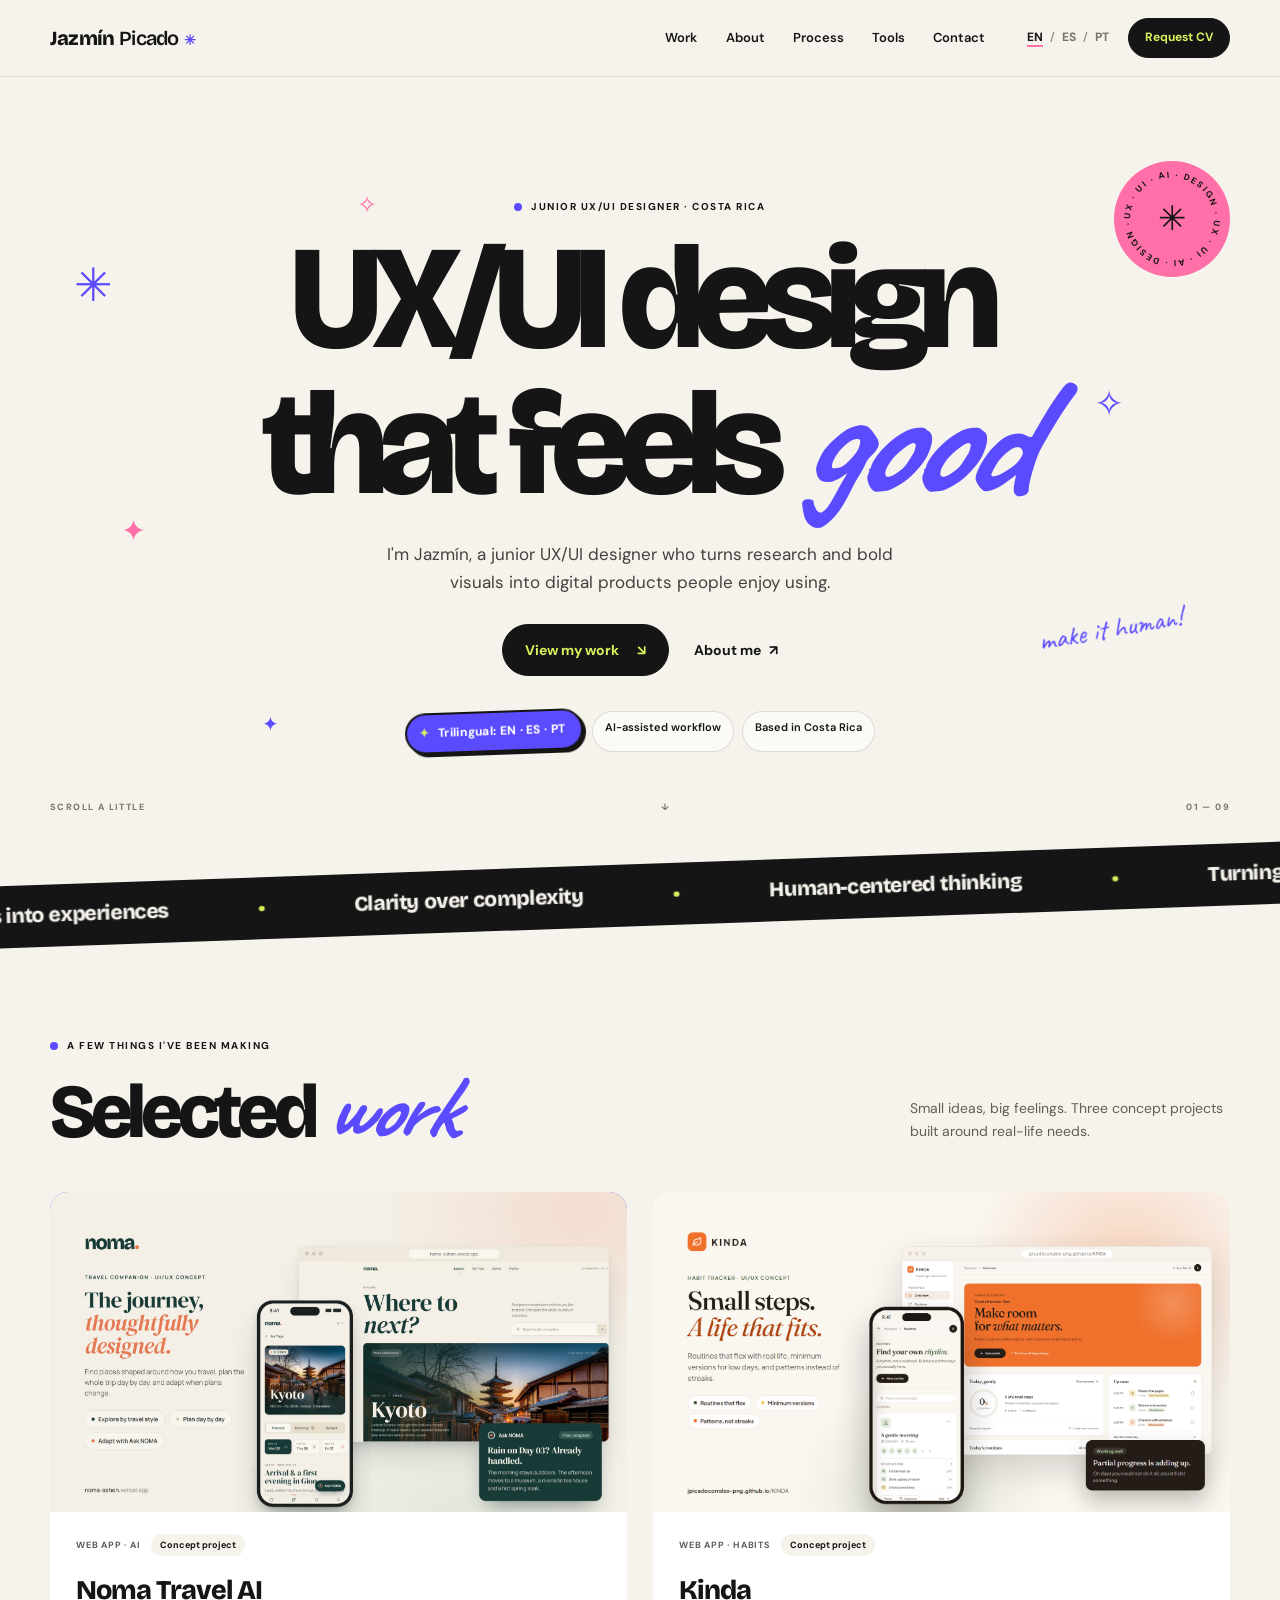
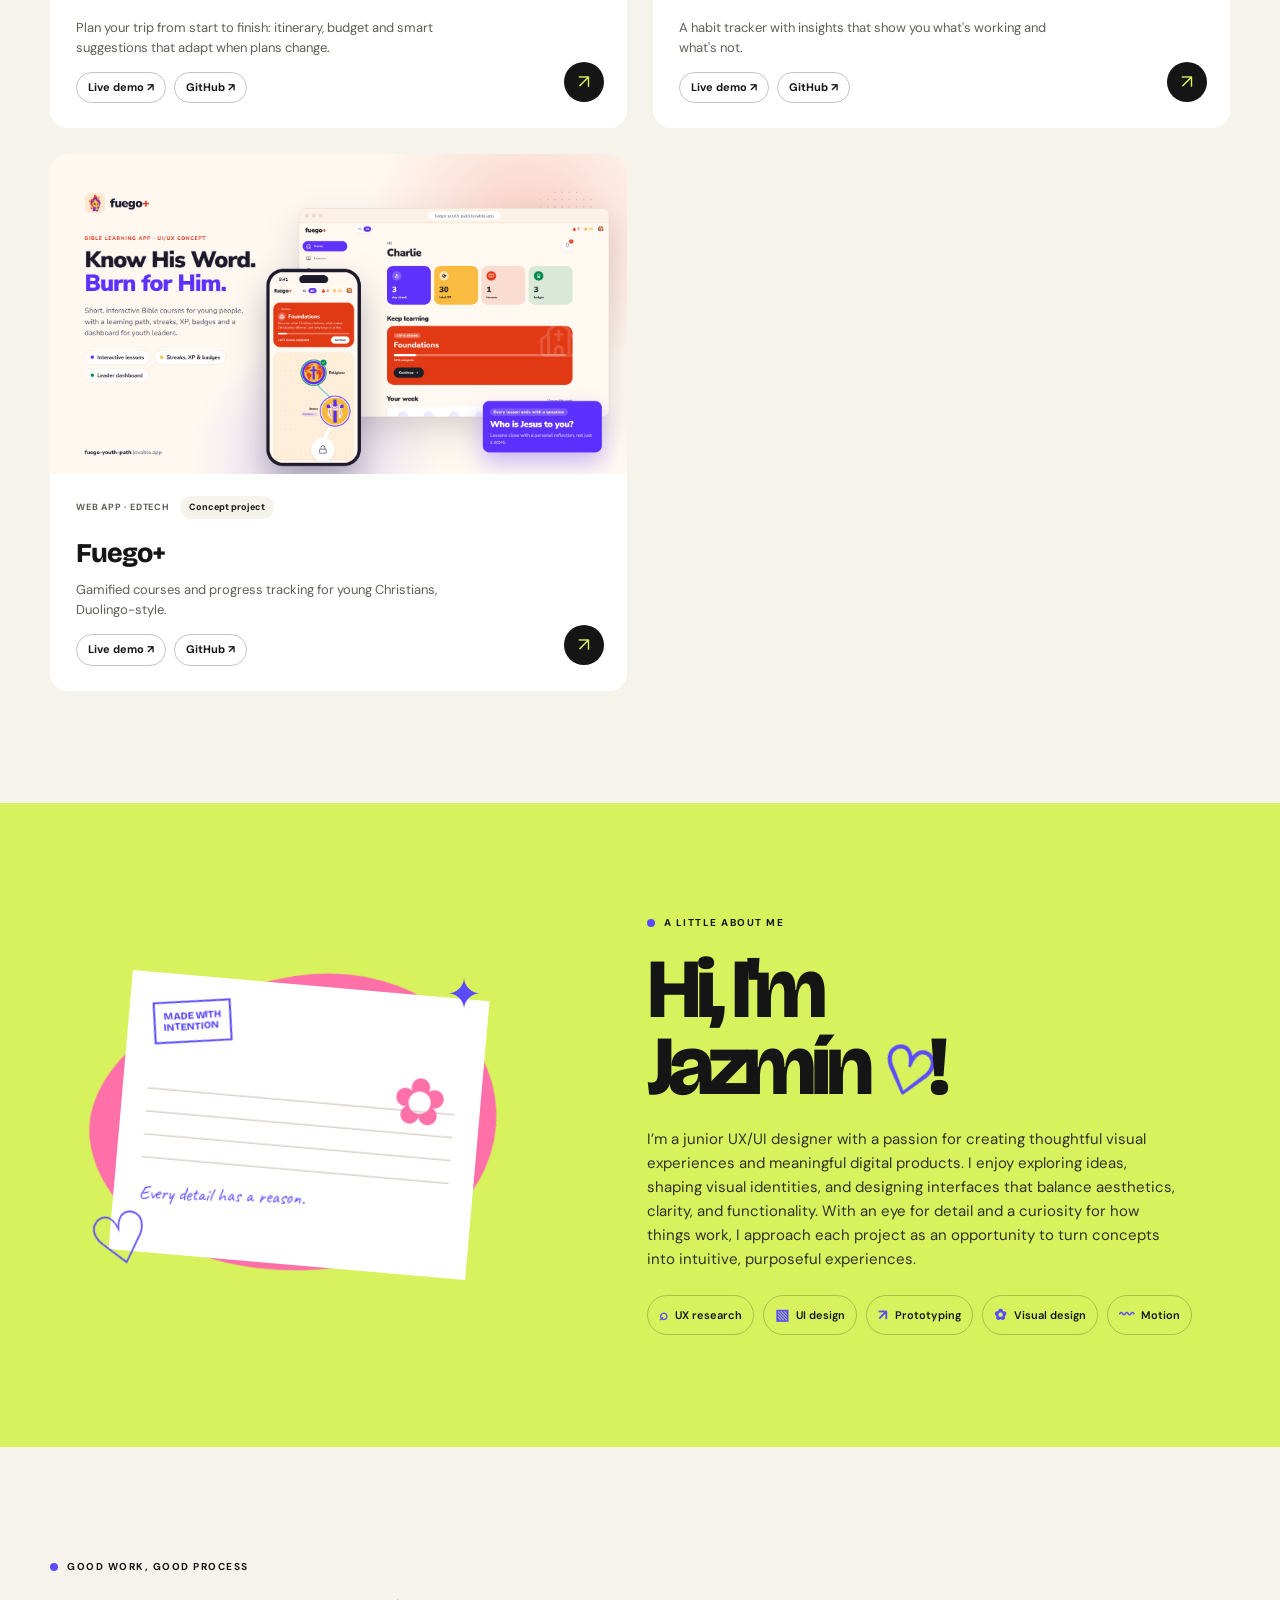
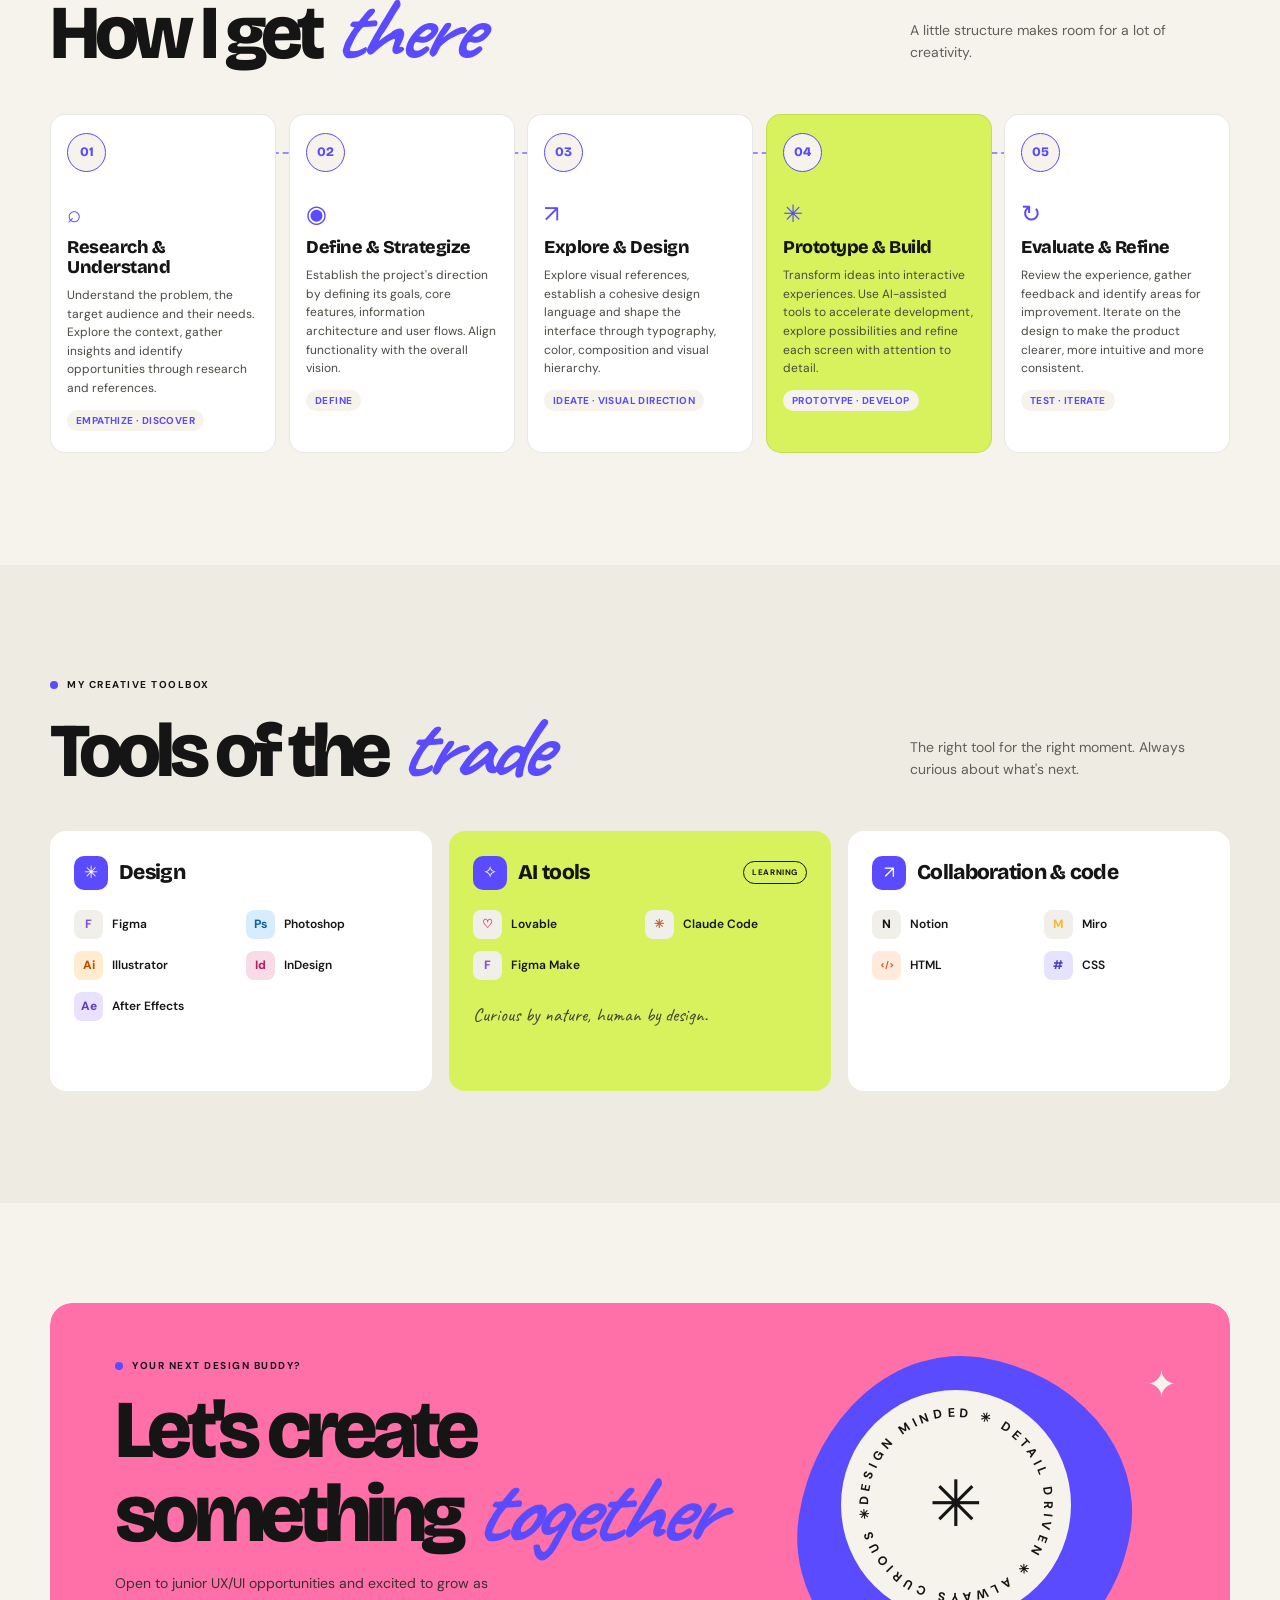
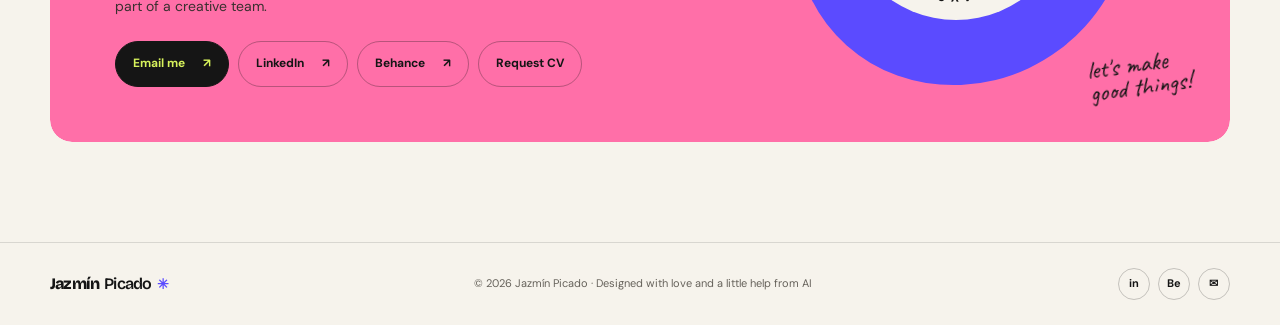
==== index.html @ f4bd865e "Fix phone layout: text-style symbols, hero note, margins - Force text presentation for symbols phone" ====
<!doctype html>
<html lang="en">
  <head>
    <meta charset="utf-8">
    <meta name="viewport" content="width=device-width, initial-scale=1">
    <meta name="theme-color" content="#F6F3EC">
    <meta name="description" content="Jazmín Picado is a junior UX/UI designer turning research and bold visuals into digital products people enjoy using.">
    <title>Jazmín Picado — Junior UX/UI Designer</title>
    <link rel="icon" href="assets/favicon.svg" type="image/svg+xml">
    <link rel="apple-touch-icon" href="assets/apple-touch-icon.png">
    <link rel="canonical" href="https://jpicadocorrales-png.github.io/portfolio/">
    <meta property="og:type" content="website">
    <meta property="og:url" content="https://jpicadocorrales-png.github.io/portfolio/">
    <meta property="og:title" content="Jazmín Picado — Junior UX/UI Designer">
    <meta property="og:description" content="UX/UI design that feels good. Concept projects, process and tools from a junior UX/UI designer based in Costa Rica.">
    <meta property="og:image" content="https://jpicadocorrales-png.github.io/portfolio/assets/og-image.png">
    <meta property="og:image:width" content="1200">
    <meta property="og:image:height" content="630">
    <meta property="og:image:alt" content="Jazmín Picado, junior UX/UI designer: UX/UI design that feels good, with previews of the Noma, Kinda and Fuego projects.">
    <meta name="twitter:card" content="summary_large_image">
    <link rel="preconnect" href="https://fonts.googleapis.com">
    <link rel="preconnect" href="https://fonts.gstatic.com" crossorigin>
    <link href="https://fonts.googleapis.com/css2?family=Bricolage+Grotesque:opsz,wght@12..96,600;12..96,700;12..96,800&family=Caveat:wght@600;700&family=DM+Sans:wght@400;500;600;700&display=swap" rel="stylesheet">
    <link rel="stylesheet" href="styles.css?v=4">
    <script>try { if (!matchMedia("(prefers-reduced-motion: reduce)").matches) document.documentElement.classList.add("motion"); } catch (e) {}</script>
    <script src="app.js?v=4" defer></script>
  </head>
  <body>
    <a class="skip-link" href="#main" data-i18n="skip">Skip to content</a>
    <header class="site-header">
      <nav class="nav container" aria-label="Main navigation">
        <a class="wordmark" href="#top" aria-label="Jazmín Picado home">Jazmín<span>Picado</span><i aria-hidden="true">✳︎</i></a>
        <button class="menu-toggle" type="button" aria-expanded="false" aria-controls="nav-panel">
          <span class="sr-only" data-i18n="menu">Open menu</span><span></span><span></span>
        </button>
        <div class="nav-panel" id="nav-panel">
          <div class="nav-links">
            <a href="#work" data-i18n="navWork">Work</a>
            <a href="#about" data-i18n="navAbout">About</a>
            <a href="#process" data-i18n="navProcess">Process</a>
            <a href="#tools" data-i18n="navTools">Tools</a>
            <a href="#contact" data-i18n="navContact">Contact</a>
          </div>
          <div class="nav-actions">
            <div class="language-switch" role="group" aria-label="Choose language">
              <button type="button" lang="en" aria-pressed="true" data-lang="en">EN</button>
              <span aria-hidden="true">/</span>
              <button type="button" lang="es" aria-pressed="false" data-lang="es">ES</button>
              <span aria-hidden="true">/</span>
              <button type="button" lang="pt" aria-pressed="false" data-lang="pt">PT</button>
            </div>
            <a class="button button-dark button-small cv-link" href="mailto:hello@jazminpicado.com?subject=CV%20request" aria-label="Request Jazmín's CV by email" data-i18n="requestCv">Request CV</a>
          </div>
        </div>
      </nav>
    </header>

    <main id="main">
      <section class="hero section-pad" id="top">
        <div class="container hero-grid">
          <div class="hero-copy reveal">
            <p class="eyebrow"><span class="eyebrow-dot"></span><span data-i18n="heroEyebrow">JUNIOR UX/UI DESIGNER · COSTA RICA</span></p>
            <div class="hero-title"><h1 data-i18n="heroTitle">UX/UI design<br>that feels <em>good</em></h1><span class="hand-note hand-note-mobile" data-i18n="noteMake" aria-hidden="true">make it human!</span></div>
            <p class="hero-intro" data-i18n="heroIntro">I'm Jazmín, a junior UX/UI designer who turns research and bold visuals into digital products people enjoy using.</p>
            <div class="hero-actions">
              <a class="button button-dark" href="#work"><span data-i18n="viewWork">View my work</span><span aria-hidden="true">↘︎</span></a>
              <a class="text-link" href="#about"><span data-i18n="aboutMe">About me</span><span aria-hidden="true">↗︎</span></a>
            </div>
            <div class="hero-chips" aria-label="A little about my work">
              <span class="chip-feature" data-i18n="chipLanguages">Trilingual: EN · ES · PT</span>
              <span data-i18n="chipAi">AI-assisted workflow</span>
              <span data-i18n="chipLocation">Based in Costa Rica</span>
            </div>
          </div>
          <div class="hero-decor" aria-hidden="true">
            <div class="orbit-sticker">
              <svg viewBox="0 0 120 120"><defs><path id="sticker-circle" d="M60,60 m-43,0 a43,43 0 1,1 86,0 a43,43 0 1,1 -86,0"/></defs><text><textPath href="#sticker-circle" textLength="266" lengthAdjust="spacing">UX · UI · AI · DESIGN · UX · UI · AI · DESIGN ·</textPath></text></svg>
              <span>✳︎</span>
            </div>
            <span class="sun-doodle">✳︎</span>
            <span class="hand-note" data-i18n="noteMake">make it human!</span>
            <span class="sparkle sparkle-one">✦</span>
            <span class="sparkle sparkle-two">✧</span>
            <span class="sparkle sparkle-three">✦</span>
            <span class="sparkle sparkle-four">✧</span>
          </div>
        </div>
        <div class="hero-bottom container"><span data-i18n="scrollHint">SCROLL A LITTLE</span><span aria-hidden="true">↓</span><span>01 — 09</span></div>
      </section>

      <div class="marquee" aria-hidden="true">
        <div class="marquee-track">
          <span data-i18n="marquee">Turning ideas into experiences<b>•</b>Clarity over complexity<b>•</b>Human-centered thinking<b>•</b>Turning ideas into experiences<b>•</b>Clarity over complexity<b>•</b>Human-centered thinking<b>•</b></span>
          <span data-i18n="marquee">Turning ideas into experiences<b>•</b>Clarity over complexity<b>•</b>Human-centered thinking<b>•</b>Turning ideas into experiences<b>•</b>Clarity over complexity<b>•</b>Human-centered thinking<b>•</b></span>
        </div>
      </div>

      <section class="work-section section-pad" id="work">
        <div class="container">
          <div class="section-heading reveal">
            <div><p class="eyebrow"><span class="eyebrow-dot"></span><span data-i18n="workEyebrow">A FEW THINGS I'VE BEEN MAKING</span></p><h2 data-i18n="workTitle">Selected <em>work</em></h2></div>
            <p data-i18n="workIntro">Small ideas, big feelings. Three concept projects built around real-life needs.</p>
          </div>
          <div class="project-grid">
            <article class="project-card project-noma reveal">
              <a class="project-visual noma-visual" href="https://noma-ashen.vercel.app/" target="_blank" rel="noreferrer" aria-label="Open Noma Travel AI live demo">
                <img class="project-shot" src="assets/noma-banner.jpg" alt="Noma travel companion shown on desktop and mobile: The journey, thoughtfully designed." width="2000" height="1125" loading="lazy">
              </a>
              <div class="project-info"><div class="project-meta"><span data-i18n="nomaTag">WEB APP · AI</span><span class="concept-badge" data-i18n="concept">Concept project</span></div><h3>Noma Travel AI</h3><p data-i18n="nomaDesc">Plan your trip from start to finish: itinerary, budget and smart suggestions that adapt when plans change.</p><div class="project-sublinks"><a href="https://noma-ashen.vercel.app/" target="_blank" rel="noreferrer"><span data-i18n="liveDemo">Live demo</span> ↗︎</a><a href="https://github.com/jpicadocorrales-png/noma" target="_blank" rel="noreferrer"><span data-i18n="viewCode">GitHub</span> ↗︎</a></div><a class="project-link" href="https://noma-ashen.vercel.app/" target="_blank" rel="noreferrer" aria-label="Open Noma Travel AI live demo"><span aria-hidden="true">↗︎</span></a></div>
            </article>
            <article class="project-card project-kinda reveal">
              <a class="project-visual kinda-visual" href="https://jpicadocorrales-png.github.io/KINDA/" target="_blank" rel="noreferrer" aria-label="Open Kinda live demo">
                <img class="project-shot" src="assets/kinda-banner.png" alt="Kinda habit tracker shown on desktop and mobile: Small steps. A life that fits." width="1600" height="900" loading="lazy">
              </a>
              <div class="project-info"><div class="project-meta"><span data-i18n="kindaTag">WEB APP · HABITS</span><span class="concept-badge" data-i18n="concept">Concept project</span></div><h3>Kinda</h3><p data-i18n="kindaDesc">A habit tracker with insights that show you what's working and what's not.</p><div class="project-sublinks"><a href="https://jpicadocorrales-png.github.io/KINDA/" target="_blank" rel="noreferrer"><span data-i18n="liveDemo">Live demo</span> ↗︎</a><a href="https://github.com/jpicadocorrales-png/KINDA" target="_blank" rel="noreferrer"><span data-i18n="viewCode">GitHub</span> ↗︎</a></div><a class="project-link" href="https://jpicadocorrales-png.github.io/KINDA/" target="_blank" rel="noreferrer" aria-label="Open Kinda live demo"><span aria-hidden="true">↗︎</span></a></div>
            </article>
            <article class="project-card project-fuego reveal">
              <a class="project-visual fuego-visual" href="https://fuego-youth-path.lovable.app/" target="_blank" rel="noreferrer" aria-label="Open Fuego live demo">
                <img class="project-shot" src="assets/fuego-banner.png" alt="Fuego+ Bible learning app shown on desktop and mobile: Know His Word. Burn for Him." width="1600" height="900" loading="lazy">
              </a>
              <div class="project-info"><div class="project-meta"><span data-i18n="fuegoTag">WEB APP · EDTECH</span><span class="concept-badge" data-i18n="concept">Concept project</span></div><h3>Fuego+</h3><p data-i18n="fuegoDesc">Gamified courses and progress tracking for young Christians, Duolingo-style.</p><div class="project-sublinks"><a href="https://fuego-youth-path.lovable.app/" target="_blank" rel="noreferrer"><span data-i18n="liveDemo">Live demo</span> ↗︎</a><a href="https://github.com/jpicadocorrales-png/fuego-youth-path" target="_blank" rel="noreferrer"><span data-i18n="viewCode">GitHub</span> ↗︎</a></div><a class="project-link" href="https://fuego-youth-path.lovable.app/" target="_blank" rel="noreferrer" aria-label="Open Fuego+ live demo"><span aria-hidden="true">↗︎</span></a></div>
            </article>
          </div>
        </div>
      </section>

      <section class="about-section section-pad" id="about">
        <div class="container about-grid">
          <div class="about-art reveal" aria-label="Illustrated creative desk placeholder">
            <div class="about-paper"><span class="paper-stamp">MADE WITH<br>INTENTION</span><div class="paper-flower">✿</div><div class="paper-lines"></div><span class="paper-caption">Every detail has a reason.</span></div>
            <div class="about-pink-shape"></div><span class="about-spark" aria-hidden="true">✦</span><span class="about-heart" aria-hidden="true">♡</span>
          </div>
          <div class="about-copy reveal">
            <p class="eyebrow"><span class="eyebrow-dot"></span><span data-i18n="aboutEyebrow">A LITTLE ABOUT ME</span></p>
            <h2 data-i18n="aboutTitle">Hi, I'm<br>Jazmín<span class="heart-doodle">♡</span>!</h2>
            <p data-i18n="aboutText">I’m a junior UX/UI designer with a passion for creating thoughtful visual experiences and meaningful digital products. I enjoy exploring ideas, shaping visual identities, and designing interfaces that balance aesthetics, clarity, and functionality. With an eye for detail and a curiosity for how things work, I approach each project as an opportunity to turn concepts into intuitive, purposeful experiences.</p>
            <ul class="focus-list" aria-label="Areas of focus">
              <li><span>⌕</span><span data-i18n="focusResearch">UX research</span></li><li><span>▧</span><span data-i18n="focusUi">UI design</span></li><li><span>↗︎</span><span data-i18n="focusProto">Prototyping</span></li><li><span>✿</span><span data-i18n="focusVisual">Visual design</span></li><li><span>〰︎</span><span data-i18n="focusMotion">Motion</span></li>
            </ul>
          </div>
        </div>
      </section>

      <section class="process-section section-pad" id="process">
        <div class="container">
          <div class="section-heading reveal"><div><p class="eyebrow"><span class="eyebrow-dot"></span><span data-i18n="processEyebrow">GOOD WORK, GOOD PROCESS</span></p><h2 data-i18n="processTitle">How I get <em>there</em></h2></div><p data-i18n="processIntro">A little structure makes room for a lot of creativity.</p></div>
          <div class="process-grid">
            <article class="process-card reveal"><span class="step-number">01</span><span class="step-icon">⌕</span><h3 data-i18n="step1Title">Research &amp; Understand</h3><p data-i18n="step1Desc">Understand the problem, the target audience and their needs. Explore the context, gather insights and identify opportunities through research and references.</p><span class="step-tags" data-i18n="step1Tags">Empathize · Discover</span></article>
            <article class="process-card reveal"><span class="step-number">02</span><span class="step-icon">◉</span><h3 data-i18n="step2Title">Define &amp; Strategize</h3><p data-i18n="step2Desc">Establish the project's direction by defining its goals, core features, information architecture and user flows. Align functionality with the overall vision.</p><span class="step-tags" data-i18n="step2Tags">Define</span></article>
            <article class="process-card reveal"><span class="step-number">03</span><span class="step-icon">↗︎</span><h3 data-i18n="step3Title">Explore &amp; Design</h3><p data-i18n="step3Desc">Explore visual references, establish a cohesive design language and shape the interface through typography, color, composition and visual hierarchy.</p><span class="step-tags" data-i18n="step3Tags">Ideate · Visual Direction</span></article>
            <article class="process-card process-ai reveal"><span class="step-number">04</span><span class="step-icon">✳︎</span><h3 data-i18n="step4Title">Prototype &amp; Build</h3><p data-i18n="step4Desc">Transform ideas into interactive experiences. Use AI-assisted tools to accelerate development, explore possibilities and refine each screen with attention to detail.</p><span class="step-tags" data-i18n="step4Tags">Prototype · Develop</span></article>
            <article class="process-card reveal"><span class="step-number">05</span><span class="step-icon">↻</span><h3 data-i18n="step5Title">Evaluate &amp; Refine</h3><p data-i18n="step5Desc">Review the experience, gather feedback and identify areas for improvement. Iterate on the design to make the product clearer, more intuitive and more consistent.</p><span class="step-tags" data-i18n="step5Tags">Test · Iterate</span></article>
          </div>
        </div>
      </section>

      <section class="tools-section section-pad" id="tools">
        <div class="container">
          <div class="section-heading reveal"><div><p class="eyebrow"><span class="eyebrow-dot"></span><span data-i18n="toolsEyebrow">MY CREATIVE TOOLBOX</span></p><h2 data-i18n="toolsTitle">Tools of the <em>trade</em></h2></div><p data-i18n="toolsIntro">The right tool for the right moment. Always curious about what's next.</p></div>
          <div class="tools-grid">
            <article class="tool-card reveal"><div class="tool-card-heading"><span class="tool-icon">✳︎</span><h3 data-i18n="designTools">Design</h3></div><ul class="tool-list"><li><span class="tool-logo figma-logo">F</span>Figma</li><li><span class="tool-logo ps-logo">Ps</span>Photoshop</li><li><span class="tool-logo ai-logo">Ai</span>Illustrator</li><li><span class="tool-logo id-logo">Id</span>InDesign</li><li><span class="tool-logo ae-logo">Ae</span>After Effects</li></ul></article>
            <article class="tool-card tool-card-ai reveal"><div class="tool-card-heading"><span class="tool-icon">✧</span><h3 data-i18n="aiTools">AI tools</h3><span class="learning-badge" data-i18n="learning">LEARNING</span></div><ul class="tool-list"><li><span class="tool-logo lovable-logo">♡</span>Lovable</li><li><span class="tool-logo claude-logo">✳︎</span>Claude Code</li><li><span class="tool-logo figma-logo">F</span>Figma Make</li></ul><span class="ai-note" data-i18n="aiNote">Curious by nature, human by design.</span></article>
            <article class="tool-card reveal"><div class="tool-card-heading"><span class="tool-icon">↗︎</span><h3 data-i18n="collabTools">Collaboration & code</h3></div><ul class="tool-list"><li><span class="tool-logo notion-logo">N</span>Notion</li><li><span class="tool-logo miro-logo">M</span>Miro</li><li><span class="tool-logo html-logo">&lt;/&gt;</span>HTML</li><li><span class="tool-logo css-logo">#</span>CSS</li></ul></article>
          </div>
        </div>
      </section>

      <section class="contact-section section-pad" id="contact">
        <div class="container contact-card reveal">
          <div class="contact-copy"><p class="eyebrow"><span class="eyebrow-dot"></span><span data-i18n="contactEyebrow">YOUR NEXT DESIGN BUDDY?</span></p><h2 data-i18n="contactTitle">Let's create<br>something <em>together</em></h2><p data-i18n="contactText">Open to junior UX/UI opportunities and excited to grow as part of a creative team.</p>
            <div class="contact-actions"><a class="button button-dark" href="mailto:hello@jazminpicado.com"><span data-i18n="emailMe">Email me</span><span aria-hidden="true">↗︎</span></a><a class="button button-outline" href="https://www.linkedin.com/in/jazmin-picado-corrales-063796267" target="_blank" rel="noreferrer">LinkedIn <span aria-hidden="true">↗︎</span></a><a class="button button-outline" href="https://www.behance.net/jazminpicado" target="_blank" rel="noreferrer">Behance <span aria-hidden="true">↗︎</span></a><a class="button button-outline cv-link" href="mailto:hello@jazminpicado.com?subject=CV%20request" aria-label="Request Jazmín's CV by email" data-i18n="requestCv">Request CV</a></div>
          </div>
          <div class="contact-art" aria-hidden="true"><div class="contact-blob"></div><div class="contact-ring"><svg viewBox="0 0 240 240"><defs><path id="contact-circle" d="M120,120 m-92,0 a92,92 0 1,1 184,0 a92,92 0 1,1 -184,0"/></defs><text><textPath href="#contact-circle" textLength="574" lengthAdjust="spacing" data-i18n="contactRing">DESIGN MINDED ✳︎ DETAIL DRIVEN ✳︎ ALWAYS CURIOUS ✳︎</textPath></text></svg><span>✳︎</span></div><span class="contact-note" data-i18n="contactNote">let's make<br>good things!</span><span class="contact-star">✦</span></div>
        </div>
      </section>
    </main>
    <footer class="site-footer"><div class="container footer-inner"><a class="wordmark footer-mark" href="#top">Jazmín<span>Picado</span><i aria-hidden="true">✳︎</i></a><p data-i18n="footerCopy">© 2026 Jazmín Picado · Designed with love and a little help from AI</p><div class="footer-socials"><a href="https://www.linkedin.com/in/jazmin-picado-corrales-063796267" target="_blank" rel="noreferrer" aria-label="LinkedIn">in</a><a href="https://www.behance.net/jazminpicado" target="_blank" rel="noreferrer" aria-label="Behance">Be</a><a href="mailto:hello@jazminpicado.com" aria-label="Email">✉︎</a></div></div></footer>
  </body>
</html>
---- styles.css ----
:root {
  color-scheme: light;
  --cream: #F6F3EC;
  --lime: #D7F25C;
  --pink: #FF6FA8;
  --violet: #5B4BFF;
  --ink: #151515;
  --white: #FFFFFF;
  --muted: #615F59;
  --display: "Bricolage Grotesque", sans-serif;
  --body: "DM Sans", sans-serif;
  --hand: "Caveat", cursive;
}

* { box-sizing: border-box; }
html { scroll-behavior: smooth; scroll-padding-top: 88px; }
body { margin: 0; overflow-x: clip; font-variant-emoji: text; background: var(--cream); color: var(--ink); font-family: var(--body); font-size: 16px; line-height: 1.6; }
a { color: inherit; }
button { font: inherit; }
.container { width: min(1180px, calc(100% - 48px)); margin-inline: auto; }
.section-pad { padding-block: 112px; }
.sr-only { position: absolute; width: 1px; height: 1px; padding: 0; margin: -1px; overflow: hidden; clip: rect(0,0,0,0); white-space: nowrap; border: 0; }
.skip-link { position: fixed; z-index: 20; top: 10px; left: 10px; padding: 10px 16px; background: var(--ink); color: var(--lime); transform: translateY(-160%); }
.skip-link:focus { transform: translateY(0); }
:focus-visible { outline: 3px solid var(--violet); outline-offset: 4px; }

.site-header { position: sticky; z-index: 10; top: 0; background: rgba(246,243,236,.96); border-bottom: 1px solid rgba(21,21,21,.09); backdrop-filter: blur(12px); }
.nav { min-height: 76px; display: flex; align-items: center; justify-content: space-between; gap: 30px; }
.wordmark { display: inline-flex; align-items: baseline; gap: 5px; font-family: var(--display); font-size: 20px; font-weight: 800; letter-spacing: -.8px; text-decoration: none; white-space: nowrap; }
.wordmark span { font-weight: 600; }
.wordmark i { margin-left: 1px; color: var(--violet); font-size: 14px; font-style: normal; }
.nav-panel, .nav-links, .nav-actions { display: flex; align-items: center; }
.nav-panel { gap: clamp(22px, 3.2vw, 48px); }
.nav-links { gap: clamp(16px, 2.2vw, 30px); }
.nav-links a { font-size: 13px; font-weight: 600; text-decoration: none; }
.nav-links a:hover, .text-link:hover { color: var(--violet); }
.nav-actions { gap: 18px; }
.language-switch { display: flex; align-items: center; gap: 6px; color: #77736b; font-size: 12px; }
.language-switch button { padding: 4px 1px; border: 0; background: transparent; color: inherit; cursor: pointer; font-size: 12px; font-weight: 700; }
.language-switch button[aria-pressed="true"] { color: var(--ink); text-decoration: underline; text-decoration-color: var(--pink); text-decoration-thickness: 2px; text-underline-offset: 4px; }
.button { min-height: 52px; display: inline-flex; align-items: center; justify-content: center; gap: 18px; padding: 0 22px; border: 1px solid var(--ink); border-radius: 999px; font-size: 14px; font-weight: 700; text-decoration: none; transition: transform .2s ease, background .2s ease, color .2s ease; }
.button:hover { transform: translateY(-3px); }
.button-dark { background: var(--ink); color: var(--lime); }
.button-dark:hover { background: var(--violet); color: var(--white); }
.button-small { min-height: 40px; padding-inline: 16px; font-size: 12px; }
.button-outline { border-color: rgba(21,21,21,.3); background: transparent; color: var(--ink); }
.button-outline:hover { background: var(--ink); color: var(--lime); }
.menu-toggle { display: none; }

.hero { position: relative; overflow: hidden; padding-top: 84px; padding-bottom: 50px; }
.hero-grid { position: relative; display: grid; place-items: center; min-height: 600px; text-align: center; }
.hero-copy { position: relative; z-index: 2; display: flex; flex-direction: column; align-items: center; padding-block: 38px; }
.eyebrow { display: flex; align-items: center; gap: 9px; margin: 0 0 20px; font-size: 10px; font-weight: 700; letter-spacing: 1.5px; }
.eyebrow-dot { width: 8px; height: 8px; flex: 0 0 auto; border-radius: 50%; background: var(--violet); }
h1, h2, h3, p { margin-top: 0; }
h1, h2, h3 { font-family: var(--display); }
.hero h1 { margin: 0 0 28px; font-size: clamp(72px, 11.5vw, 168px); font-weight: 800; letter-spacing: -.075em; line-height: .87; }
h1 em, h2 em { color: var(--violet); font-family: var(--hand); font-size: 1.16em; font-weight: 700; letter-spacing: -.045em; }
.hero-intro { max-width: 520px; margin-inline: auto; margin-bottom: 28px; color: #44423e; font-size: 17px; line-height: 1.65; }
.hero-actions { display: flex; align-items: center; gap: 25px; }
.text-link { display: inline-flex; align-items: center; gap: 8px; font-size: 14px; font-weight: 700; text-decoration: none; }
.hero-chips { display: flex; flex-wrap: wrap; justify-content: center; gap: 8px; margin-top: 35px; }
.hero-chips span { padding: 7px 12px; border: 1px solid rgba(21,21,21,.13); border-radius: 999px; background: rgba(255,255,255,.55); font-size: 11px; font-weight: 600; }
.hero-chips .chip-feature { position: relative; padding: 9px 16px 9px 31px; border: 2px solid var(--ink); background: var(--violet); color: var(--white); font-size: 12px; font-weight: 800; letter-spacing: .3px; box-shadow: 3px 3px 0 var(--ink); transform: rotate(-2deg); }
.hero-chips .chip-feature::before { content: "✦"; position: absolute; left: 12px; top: 50%; color: var(--lime); transform: translateY(-50%); animation: twinkle 2.4s ease-in-out infinite; }
.hero-decor { position: absolute; inset: 0; z-index: 1; pointer-events: none; }
.orbit-sticker { position: absolute; top: 0; right: 0; display: grid; width: 116px; height: 116px; place-items: center; border-radius: 50%; background: var(--pink); color: var(--ink); }
.orbit-sticker svg { position: absolute; inset: 0; width: 100%; height: 100%; overflow: visible; animation: spin 20s linear infinite; }
.orbit-sticker text { fill: var(--ink); font-family: var(--body); font-size: 9px; font-weight: 700; letter-spacing: .5px; }
.orbit-sticker > span { font-size: 34px; animation: spin 9s linear infinite reverse; }
.sun-doodle { position: absolute; top: 14%; left: 2%; color: var(--violet); font-size: 46px; animation: spin 18s linear infinite; }
.hand-note { position: absolute; right: 4%; bottom: 22%; color: var(--violet); font-family: var(--hand); font-size: 28px; transform: rotate(-10deg); }
/* On phones the note sits next to "good" instead of floating over the intro */
.hero-title { position: relative; }
.hand-note-mobile { display: none; pointer-events: none; }
.motion .is-visible .hand-note-mobile { animation: pop .8s var(--ease-spring) .9s both; }
.sparkle { position: absolute; color: var(--pink); animation: twinkle-s 3s ease-in-out infinite; }
.sparkle-one { top: 55%; left: 6%; font-size: 30px; }
.sparkle-two { top: 34%; right: 9%; font-size: 36px; color: var(--violet); animation-delay: -1s; }
.sparkle-three { bottom: 8%; left: 18%; font-size: 20px; color: var(--violet); animation-delay: -2s; }
.sparkle-four { top: 4%; left: 26%; font-size: 24px; animation-delay: -.5s; }
.hero-bottom { display: flex; justify-content: space-between; margin-top: 10px; color: #77736b; font-size: 9px; font-weight: 700; letter-spacing: 1.4px; }

.marquee { overflow: hidden; width: 103%; margin-left: -1.5%; padding: 14px 0; background: var(--ink); color: var(--cream); transform: rotate(-2deg); }
.marquee-track { display: flex; width: max-content; animation: marquee 45s linear infinite; }
.marquee-track span { font-family: var(--display); font-size: 21px; font-weight: 800; letter-spacing: -.4px; white-space: nowrap; }
.marquee-track b { padding-inline: clamp(48px, 7vw, 96px); color: var(--lime); }

.section-heading { display: flex; align-items: end; justify-content: space-between; gap: 40px; margin-bottom: 44px; }
.section-heading .eyebrow { margin-bottom: 13px; }
.section-heading h2, .about-copy h2 { margin: 0; font-size: clamp(47px, 6vw, 76px); font-weight: 800; letter-spacing: -.07em; line-height: .92; }
.section-heading > p { max-width: 320px; margin-bottom: 6px; color: var(--muted); font-size: 14px; }
.project-grid { display: grid; grid-template-columns: repeat(2, minmax(0, 1fr)); gap: 26px; }
.project-card { overflow: hidden; border-radius: 18px; background: var(--white); transition: transform .25s ease; }
.project-card:hover { transform: translateY(-6px); }
.project-visual { position: relative; display: grid; height: 320px; overflow: hidden; place-items: center; }
.noma-visual { background: var(--violet); }
.browser-window { width: 75%; overflow: hidden; border: 5px solid var(--ink); border-radius: 11px; background: var(--cream); box-shadow: 9px 10px 0 rgba(21,21,21,.14); transform: rotate(-4deg); }
.browser-top { display: flex; align-items: center; gap: 5px; height: 23px; padding-inline: 9px; background: #e8e5de; }
.browser-top i { width: 5px; height: 5px; border-radius: 50%; background: var(--pink); }
.browser-top i:nth-child(2) { background: #efbd56; }.browser-top i:nth-child(3) { background: #84ad71; }
.browser-top span { margin-left: auto; margin-right: auto; color: #726f68; font-size: 7px; }
.noma-ui { position: relative; min-height: 198px; padding: 21px; overflow: hidden; }
.ui-kicker { font-size: 6px; font-weight: 700; letter-spacing: 1px; }
.ui-title { position: relative; z-index: 1; margin-top: 9px; font-family: var(--display); font-size: 30px; font-weight: 800; letter-spacing: -2px; line-height: .92; }
.ui-title em { color: var(--violet); font-family: var(--hand); }
.ui-line { width: 73px; height: 3px; margin-top: 11px; background: var(--pink); }
.ui-cta { position: relative; z-index: 2; display: flex; width: 95px; justify-content: space-between; margin-top: 14px; padding: 7px 9px; border-radius: 15px; background: var(--ink); color: var(--lime); font-size: 7px; }
.noma-photo { position: absolute; right: 0; bottom: 0; width: 43%; height: 75%; border-radius: 60% 0 0 0; background: var(--lime); }
.noma-photo::after { position: absolute; right: 14%; bottom: -7%; width: 70%; height: 70%; border-radius: 50% 50% 15% 15%; background: #e38c67; content: ""; }
.noma-photo span { position: absolute; z-index: 1; top: 17%; right: 29%; color: var(--violet); font-size: 25px; }
.floating-tag { position: absolute; right: 8%; bottom: 15%; padding: 7px 13px; border: 1px solid var(--ink); border-radius: 999px; background: var(--lime); font-family: var(--hand); font-size: 14px; transform: rotate(7deg); }
.kinda-visual { background: #F7F1EA; }
.project-shot { width: 100%; height: 100%; object-fit: cover; object-position: center; transition: transform .4s ease; }
.project-card:hover .project-shot { transform: scale(1.03); }
.phone-mockup { position: relative; width: 148px; height: 268px; padding: 8px; border: 4px solid var(--ink); border-radius: 27px; background: var(--ink); box-shadow: 8px 9px 0 rgba(21,21,21,.14); transform: rotate(4deg); }
.phone-camera { position: absolute; z-index: 1; top: 8px; left: 50%; width: 40px; height: 8px; border-radius: 0 0 8px 8px; background: var(--ink); transform: translateX(-50%); }
.kinda-screen { height: 100%; padding: 26px 8px 10px; border-radius: 19px; background: #fffdf7; }
.kinda-date { color: #77736b; font-size: 6px; font-weight: 700; letter-spacing: .8px; }
.kinda-greeting { margin: 10px 0; font-family: var(--display); font-size: 23px; font-weight: 800; letter-spacing: -1px; line-height: .9; }
.kinda-greeting span { color: var(--pink); font-size: 17px; }
.habit-row { display: flex; align-items: center; gap: 5px; margin: 6px 0; padding: 6px 5px; border: 1px solid #eeece4; border-radius: 8px; font-size: 6px; }
.habit-row b { color: var(--violet); font-size: 10px; }.habit-row i { margin-left: auto; color: #527c37; font-size: 8px; font-style: normal; }.habit-row .empty { width: 8px; height: 8px; border: 1px solid #bbb; border-radius: 50%; }
.streak { margin-top: 11px; padding: 6px; border-radius: 8px; background: var(--pink); font-size: 7px; text-align: center; }
.kinda-spark { position: absolute; top: 17%; right: 22%; color: var(--violet); font-size: 35px; }
.fuego-visual { background: #FFF8F1; }
.laptop-mockup { width: 79%; transform: rotate(-3deg); }
.laptop-screen { overflow: hidden; height: 205px; border: 6px solid var(--ink); border-radius: 11px 11px 5px 5px; background: #f7f1e7; }
.laptop-base { width: 110%; height: 11px; margin-left: -5%; border-radius: 0 0 14px 14px; background: #272321; }
.fuego-nav { display: flex; justify-content: space-between; padding: 9px 14px; background: var(--white); font-family: var(--display); font-size: 11px; font-weight: 800; }
.fuego-nav span { color: var(--pink); }
.fuego-content { padding: 13px 18px; }
.fuego-label { color: #77736b; font-size: 6px; font-weight: 700; letter-spacing: 1px; }
.fuego-title { margin: 5px 0; font-family: var(--display); font-size: 25px; font-weight: 800; letter-spacing: -1px; line-height: .9; }
.fuego-title em { color: var(--violet); font-family: var(--hand); }
.fuego-progress { height: 4px; margin: 10px 0; border-radius: 5px; background: #ddd8ce; }.fuego-progress span { display: block; width: 63%; height: 100%; border-radius: inherit; background: var(--violet); }
.fuego-lessons { display: flex; align-items: center; gap: 10px; margin-top: 5px; font-size: 7px; }.fuego-lessons b { color: var(--violet); }.fuego-lessons i { font-style: normal; }.fuego-lessons span { margin-left: auto; }
.fuego-sticker { position: absolute; top: 17%; right: 6%; display: grid; width: 67px; height: 67px; place-content: center; border: 2px solid var(--ink); border-radius: 50%; background: var(--lime); font-family: var(--display); font-size: 9px; font-weight: 800; line-height: 1; text-align: center; transform: rotate(10deg); }
.project-info { position: relative; min-height: 184px; padding: 22px 26px 25px; }
.project-meta { display: flex; align-items: center; gap: 10px; color: #5e5b55; font-size: 9px; font-weight: 700; letter-spacing: .8px; }
.concept-badge { padding: 4px 9px; border-radius: 999px; background: var(--cream); color: var(--ink); font-size: 9px; letter-spacing: 0; }
.project-info h3 { margin: 13px 0 5px; font-size: 27px; font-weight: 800; letter-spacing: -1px; }
.project-info p { max-width: 420px; margin: 0; padding-right: 45px; color: var(--muted); font-size: 13px; line-height: 1.55; }
.project-sublinks { display: flex; gap: 8px; margin-top: 14px; }
.project-sublinks a { padding: 6px 11px; border: 1px solid rgba(21,21,21,.25); border-radius: 999px; font-size: 11px; font-weight: 700; text-decoration: none; transition: background .2s ease, color .2s ease; }
.project-sublinks a:hover { background: var(--ink); color: var(--lime); }
.project-link { position: absolute; right: 23px; bottom: 26px; display: grid; width: 40px; height: 40px; place-items: center; border-radius: 50%; background: var(--ink); color: var(--lime); font-size: 19px; text-decoration: none; transition: background .2s ease, transform .2s ease; }
.project-link:hover { background: var(--violet); transform: rotate(45deg); }

.about-section { background: var(--lime); }
.about-grid { display: grid; grid-template-columns: .92fr 1.08fr; align-items: center; gap: 100px; }
.about-art { position: relative; display: grid; min-height: 380px; place-items: center; }
.about-pink-shape { position: absolute; left: 8%; width: 82%; height: 295px; border-radius: 56% 44% 42% 58% / 45% 51% 49% 55%; background: var(--pink); transform: rotate(-9deg); }
.about-paper { position: relative; z-index: 1; width: 72%; min-height: 280px; padding: 25px; background: var(--white); transform: rotate(5deg); }
.paper-stamp { display: inline-block; padding: 8px; border: 2px solid var(--violet); color: var(--violet); font-family: var(--display); font-size: 10px; font-weight: 800; line-height: 1.1; transform: rotate(-8deg); }
.paper-flower { position: absolute; top: 55px; right: 34px; color: var(--pink); font-size: 65px; }
.paper-lines { height: 96px; margin-top: 27px; background: repeating-linear-gradient(to bottom, transparent 0, transparent 21px, #d9d4c9 22px, #d9d4c9 23px); }
.paper-caption { display: block; margin-top: 8px; color: var(--violet); font-family: var(--hand); font-size: 19px; transform: rotate(-3deg); }
.about-spark { position: absolute; z-index: 2; top: 25px; right: 13%; color: var(--violet); font-size: 43px; }
.about-heart { position: absolute; z-index: 2; bottom: 18px; left: 8%; color: var(--violet); font-family: var(--hand); font-size: 70px; transform: rotate(-14deg); }
.about-copy h2 { margin-bottom: 22px; font-size: clamp(56px, 6.7vw, 84px); }
.heart-doodle { display: inline-block; margin-left: 10px; color: var(--violet); font-family: var(--hand); font-size: .75em; transform: rotate(15deg); }
.about-copy > p:not(.eyebrow) { max-width: 530px; margin-bottom: 24px; color: #323228; font-size: 15px; }
.focus-list { display: flex; flex-wrap: wrap; gap: 9px; margin: 0; padding: 0; list-style: none; }
.focus-list li { display: inline-flex; align-items: center; gap: 7px; padding: 7px 11px; border: 1px solid rgba(21,21,21,.22); border-radius: 999px; font-size: 11px; font-weight: 600; }
.focus-list li span:first-child { color: var(--violet); font-size: 15px; font-weight: 700; }

.process-section { overflow: hidden; }
.process-grid { position: relative; display: grid; grid-template-columns: repeat(5, minmax(0, 1fr)); gap: 13px; }
.process-grid::before { position: absolute; top: 38px; left: 7%; width: 86%; border-top: 2px dashed var(--violet); content: ""; opacity: .6; }
.process-card { position: relative; z-index: 1; min-height: 247px; padding: 18px 16px 21px; border: 1px solid rgba(21,21,21,.1); border-radius: 15px; background: var(--white); transition: transform .2s ease; }
.process-card:hover { transform: translateY(-5px); }
.process-ai { background: var(--lime); }
.step-number { display: block; width: 39px; height: 39px; border: 1px solid var(--violet); border-radius: 50%; background: var(--cream); color: var(--violet); font-family: var(--display); font-size: 13px; font-weight: 800; line-height: 37px; text-align: center; }
.step-icon { display: block; margin: 23px 0 5px; color: var(--violet); font-size: 24px; }
.process-card h3 { margin: 0 0 8px; font-size: 18px; font-weight: 800; letter-spacing: -.5px; line-height: 1.1; }
.process-card p { margin: 0; color: #4c4943; font-size: 12px; line-height: 1.55; }
.step-tags { display: inline-block; margin-top: 12px; padding: 4px 9px; border-radius: 999px; background: var(--cream); color: var(--violet); font-size: 10px; font-weight: 700; letter-spacing: .4px; line-height: 1.3; text-transform: uppercase; }

.tools-section { background: #eeebe3; }
.tools-grid { display: grid; grid-template-columns: repeat(3, minmax(0, 1fr)); gap: 17px; }
.tool-card { min-height: 260px; padding: 24px; border-radius: 16px; background: var(--white); }
.tool-card-ai { background: var(--lime); }
.tool-card-heading { display: flex; align-items: center; gap: 11px; min-height: 35px; margin-bottom: 20px; }
.tool-icon { display: grid; width: 34px; height: 34px; place-items: center; border-radius: 10px; background: var(--violet); color: var(--white); font-size: 17px; }
.tool-card h3 { margin: 0; font-size: 21px; font-weight: 800; letter-spacing: -.7px; }
.learning-badge { margin-left: auto; padding: 4px 8px; border: 1px solid var(--ink); border-radius: 999px; font-size: 8px; font-weight: 700; letter-spacing: .6px; }
.tool-list { display: grid; grid-template-columns: repeat(2, minmax(0, 1fr)); gap: 12px 9px; margin: 0; padding: 0; list-style: none; }
.tool-list li { display: flex; align-items: center; gap: 9px; font-size: 12px; font-weight: 600; }
.tool-logo { display: grid; width: 29px; height: 29px; flex: 0 0 auto; place-items: center; border-radius: 8px; background: #f1efea; font-size: 12px; font-weight: 800; }
.figma-logo { color: #7f50df; }.ps-logo { background: #d7edff; color: #12629c; }.ai-logo { background: #ffebcf; color: #bd4d00; }.id-logo { background: #f9dbe7; color: #b32161; }.ae-logo { background: #e9e1ff; color: #6540ba; }
.lovable-logo { color: #d54c6f; }.claude-logo { color: #b46c3d; }.notion-logo { color: #151515; }.miro-logo { color: #f3bb35; }.html-logo { background: #ffeadc; color: #d65b2e; font-size: 9px; }.css-logo { background: #e5e3ff; color: #5145c5; }
.ai-note { display: block; margin-top: 20px; color: #464338; font-family: var(--hand); font-size: 19px; }

.contact-section { padding-top: 100px; padding-bottom: 100px; }
.contact-card { position: relative; display: grid; grid-template-columns: 1.25fr .75fr; min-height: 420px; overflow: hidden; border-radius: 22px; background: var(--pink); }
.contact-copy { position: relative; z-index: 2; align-self: center; padding: 55px 20px 55px 65px; }
.contact-copy h2 { margin: 0 0 19px; font-size: clamp(53px, 6.6vw, 82px); font-weight: 800; letter-spacing: -.07em; line-height: .9; }
.contact-copy h2 em { color: var(--violet); }
.contact-copy > p:not(.eyebrow) { max-width: 390px; margin-bottom: 24px; color: #39302f; font-size: 14px; }
.contact-actions { display: flex; flex-wrap: wrap; gap: 9px; }
.contact-actions .button { min-height: 46px; padding-inline: 17px; font-size: 12px; }
.contact-art { position: relative; min-height: 380px; }
.contact-blob { position: absolute; top: 50%; left: 40%; width: 330px; height: 330px; border-radius: 47% 53% 54% 46% / 56% 45% 55% 44%; background: var(--violet); transform: translate(-50%,-50%) rotate(9deg); }
.contact-ring { position: absolute; top: 46%; left: 38%; display: grid; width: 230px; height: 230px; place-items: center; border-radius: 50%; background: var(--cream); transform: translate(-50%,-50%); }
.contact-ring svg { position: absolute; inset: 0; width: 100%; height: 100%; overflow: visible; animation: spin 22s linear infinite; }
.contact-ring text { fill: var(--ink); font-family: var(--body); font-size: 13px; font-weight: 700; letter-spacing: 1px; }
.contact-ring > span { color: var(--ink); font-size: 64px; line-height: 1; animation: spin 10s linear infinite reverse; }
.contact-note { position: absolute; right: 9%; bottom: 10%; color: var(--ink); font-family: var(--hand); font-size: 25px; line-height: .9; transform: rotate(-8deg); z-index: 1; }
.contact-star { position: absolute; top: 12%; right: 12%; color: var(--cream); font-size: 37px; animation: twinkle-s 3s ease-in-out infinite; }
.site-footer { padding-block: 25px; border-top: 1px solid rgba(21,21,21,.13); }
.footer-inner { display: flex; align-items: center; justify-content: space-between; gap: 20px; }
.footer-mark { font-size: 16px; }
.footer-inner p { margin: 0; color: #66625b; font-size: 11px; text-align: center; }
.footer-socials { display: flex; gap: 8px; }
.footer-socials a { display: grid; width: 32px; height: 32px; place-items: center; border: 1px solid rgba(21,21,21,.22); border-radius: 50%; font-size: 11px; font-weight: 700; text-decoration: none; }
.footer-socials a:hover { background: var(--ink); color: var(--lime); }

/* ---------- Motion ----------
   Only active when JS adds .motion to <html> (and the visitor allows motion),
   so the page is fully visible without JS or with reduced motion.
   Reveals use keyframes and the individual translate/rotate/scale properties,
   so they never fight the hover transforms and transitions already on these elements. */
:root { --ease-out: cubic-bezier(.22, 1, .36, 1); --ease-spring: cubic-bezier(.34, 1.45, .64, 1); }

.motion .reveal:not(.is-visible) { opacity: 0; }
.motion .reveal.is-visible { animation: rise .9s var(--ease-out) both; animation-delay: calc(var(--i, 0) * 90ms); }
@keyframes rise { from { opacity: 0; translate: 0 34px; filter: blur(8px); } }

/* Titles: words rise one by one with a little tilt (replays on language change) */
.wi { display: inline-block; }
.motion .reveal:not(.is-visible) .wi { opacity: 0; }
.motion .is-visible .wi { animation: word .85s var(--ease-out) both; animation-delay: calc(var(--wi, 0) * 55ms + 120ms); }
@keyframes word { from { opacity: 0; translate: 0 .55em; rotate: 6deg; filter: blur(6px); } }

/* Hero stickers settle in after the headline */
.motion .hero-decor { animation: decor-in 1.3s var(--ease-spring) .55s both; }
@keyframes decor-in { from { opacity: 0; scale: .86; rotate: -4deg; } }

/* Project cards: card rises, then the image is uncovered upward while settling from a zoom */
.motion .project-card.is-visible { animation: card-rise 1s var(--ease-out) both; animation-delay: calc(var(--i, 0) * 120ms); }
@keyframes card-rise { from { opacity: 0; translate: 0 64px; } }
.motion .project-card:not(.is-visible) .project-visual { clip-path: inset(100% 0 0 0); }
.motion .project-card.is-visible .project-visual { animation: unveil 1.15s var(--ease-out) both; animation-delay: calc(var(--i, 0) * 120ms + 160ms); }
@keyframes unveil { from { clip-path: inset(100% 0 0 0 round 18px); } to { clip-path: inset(0 0 0 0 round 0); } }
.motion .project-card.is-visible .project-shot { animation: settle 1.6s var(--ease-out) both; animation-delay: calc(var(--i, 0) * 120ms + 160ms); }
@keyframes settle { from { scale: 1.22; } }
.project-card.is-tilting { transition: transform .12s linear; }

/* Process + tool cards are dealt onto the table, then settle with a small spring */
.motion .process-card.is-visible, .motion .tool-card.is-visible { animation: deal .95s var(--ease-spring) both; animation-delay: calc(var(--i, 0) * 110ms + 180ms); }
@keyframes deal { from { opacity: 0; translate: 0 72px; rotate: var(--tilt, -4deg); scale: .92; } 55% { opacity: 1; } }
.motion .process-grid::before { transform: scaleX(0); transform-origin: left center; transition: transform 1.5s var(--ease-out); }
.motion .process-grid.is-drawn::before { transform: scaleX(1); }

/* About: the paper is placed like a sticker on top of a growing blob */
.motion .about-art.is-visible { animation: none; }
.motion .about-art.is-visible .about-pink-shape { animation: blob 1.2s var(--ease-out) both; }
@keyframes blob { from { opacity: 0; scale: .35; } }
.motion .about-art.is-visible .about-paper { animation: place 1.1s var(--ease-spring) .15s both; }
@keyframes place { from { opacity: 0; translate: 50px -70px; rotate: 16deg; scale: 1.14; } 50% { opacity: 1; } }
.motion .about-art.is-visible .about-spark { animation: pop .8s var(--ease-spring) .65s both; }
.motion .about-art.is-visible .about-heart { animation: pop .8s var(--ease-spring) .8s both; }
@keyframes pop { from { opacity: 0; scale: 0; rotate: -60deg; } }

/* Contact: the pink card opens out of a rounded window */
.motion .contact-card.is-visible { animation: open 1.25s var(--ease-out) both; }
@keyframes open { from { opacity: 0; clip-path: inset(14% 12% round 60px); } 35% { opacity: 1; } to { clip-path: inset(0 round 22px); } }
.motion .contact-card.is-visible .contact-ring { animation: pop 1s var(--ease-spring) .45s both; }

/* Marquee is driven by JS (speed + lean follow the scroll) when motion is on */
.motion .marquee-track.is-driven { animation: none; will-change: transform; }

@keyframes spin { to { transform: rotate(360deg); } }
@keyframes marquee { to { transform: translateX(-50%); } }
@keyframes twinkle-s { 0%, 100% { opacity: 1; transform: scale(1); } 50% { opacity: .45; transform: scale(.75); } }
@keyframes twinkle { 0%, 100% { opacity: 1; transform: translateY(-50%) scale(1); } 50% { opacity: .5; transform: translateY(-50%) scale(.7); } }

@media (min-width: 1300px) { .hero { padding-top: 100px; } }
@media (max-width: 900px) {
  .container { width: min(100% - 40px, 720px); }
  .section-pad { padding-block: 82px; }
  .nav { min-height: 68px; }
  .menu-toggle { display: flex; width: 42px; height: 42px; flex-direction: column; align-items: center; justify-content: center; gap: 5px; border: 1px solid rgba(21,21,21,.22); border-radius: 50%; background: transparent; cursor: pointer; }
  .menu-toggle > span:not(.sr-only) { width: 16px; height: 2px; background: var(--ink); }
  .nav-panel { position: absolute; top: calc(100% + 1px); right: 0; left: 0; display: none; align-items: stretch; gap: 20px; padding: 20px 24px 24px; border-bottom: 1px solid rgba(21,21,21,.12); background: var(--cream); }
  .nav-panel.is-open { display: flex; flex-direction: column; }
  .nav-links { display: grid; grid-template-columns: repeat(2,1fr); gap: 15px; }
  .nav-links a { padding: 7px 0; font-size: 15px; }
  .nav-actions { justify-content: space-between; }
  .hero { padding-top: 48px; }
  .hero-grid { min-height: 520px; }
  .orbit-sticker { width: 92px; height: 92px; }
  .orbit-sticker > span { font-size: 28px; }
  .hero h1 { font-size: clamp(72px, 12vw, 120px); }
  .hand-note { right: 2%; bottom: 3%; font-size: 24px; }
  .project-visual { height: 265px; }
  .about-grid { gap: 45px; }
  .about-art { min-height: 320px; }
  .about-paper { min-height: 250px; }
  .about-pink-shape { height: 255px; }
  .process-grid { grid-template-columns: repeat(3,1fr); }
  .process-grid::before { display: none; }
  .process-card { min-height: 220px; }
  .contact-card { grid-template-columns: 1.15fr .85fr; }
  .contact-copy { padding-left: 38px; }
  .contact-blob { width: 270px; height: 270px; }
  .contact-ring { width: 200px; height: 200px; }
}
@media (max-width: 600px) {
  html { scroll-padding-top: 68px; }
  .container { width: calc(100% - 48px); }
  .section-pad { padding-block: 66px; }
  .hero { padding-top: 35px; padding-bottom: 27px; }
  .hero-grid { min-height: 0; padding-top: 70px; }
  .orbit-sticker { width: 78px; height: 78px; right: -4px; }
  .orbit-sticker > span { font-size: 22px; }
  .hero-decor .hand-note { display: none; }
  .hand-note-mobile { display: block; right: -2px; bottom: 2px; max-width: 76px; font-size: 19px; line-height: .95; text-align: center; }
  .sparkle-one { display: none; }
  .sparkle-two { top: 27%; right: 0; font-size: 24px; }
  .sparkle-three { bottom: 2%; left: 6%; }
  .sparkle-four { top: 10%; left: 6%; }
  .hero-copy { padding: 10px 0 0; }
  .eyebrow { margin-bottom: 16px; font-size: 9px; }
  .hero h1 { margin-bottom: 18px; font-size: clamp(62px, 18vw, 96px); }
  .hero-intro { max-width: 420px; font-size: 15px; }
  .hero-actions { gap: 19px; }
  .button { min-height: 48px; padding-inline: 18px; font-size: 13px; }
  .hero-chips { gap: 7px; margin-top: 22px; }
  .hero-chips span { padding: 6px 9px; font-size: 9px; }
  .hero-chips .chip-feature { padding: 8px 12px 8px 26px; font-size: 11px; }
  .hero-chips .chip-feature::before { left: 10px; }
  .sun-doodle { top: 2%; left: 30%; font-size: 30px; }
  .hero-bottom { margin-top: 2px; font-size: 8px; }
  .marquee { padding-block: 10px; }
  .marquee-track span { font-size: 17px; }
  .section-heading { display: block; margin-bottom: 28px; }
  .section-heading h2 { font-size: clamp(48px, 14vw, 66px); }
  .section-heading > p { max-width: 350px; margin-top: 14px; font-size: 13px; }
  .project-grid { grid-template-columns: 1fr; gap: 18px; }
  .project-visual { height: auto; aspect-ratio: 16 / 9; }
  .project-info { min-height: 176px; padding: 19px 19px 22px; }
  .project-info h3 { font-size: 25px; }
  .project-info p { padding-right: 39px; font-size: 12px; }
  .project-link { right: 17px; bottom: 21px; width: 36px; height: 36px; }
  .about-grid { grid-template-columns: 1fr; gap: 24px; }
  .about-art { order: 2; min-height: 310px; }
  .about-copy { order: 1; }
  .about-copy h2 { font-size: 69px; }
  .about-copy > p:not(.eyebrow) { font-size: 14px; }
  .about-paper { width: 70%; min-height: 240px; }
  .about-pink-shape { height: 240px; }
  .process-grid { grid-template-columns: 1fr; gap: 12px; }
  .process-card { min-height: auto; padding: 18px 18px 20px; }
  .step-icon { margin-top: 17px; }
  .process-card h3 { font-size: 17px; }
  .process-card p { font-size: 13px; }
  .tools-grid { grid-template-columns: 1fr; gap: 12px; }
  .tool-card { min-height: auto; padding: 21px; }
  .tool-list { grid-template-columns: repeat(2, minmax(0,1fr)); }
  .contact-section { padding-block: 62px; }
  .contact-card { grid-template-columns: 1fr; }
  .contact-copy { padding: 36px 28px 5px; }
  .contact-copy h2 { font-size: clamp(46px, 13vw, 66px); }
  .contact-copy > p:not(.eyebrow) { font-size: 13px; }
  .contact-actions { gap: 8px; }
  .contact-actions .button { min-height: 42px; padding-inline: 13px; font-size: 11px; }
  .contact-art { min-height: 245px; }
  .contact-blob { left: 42%; width: 220px; height: 220px; }
  .contact-ring { left: 40%; width: 170px; height: 170px; }
  .contact-ring > span { font-size: 46px; }
  .contact-note { right: 10%; bottom: 8%; font-size: 21px; }
  .contact-star { top: 8%; right: 13%; font-size: 30px; }
  .site-footer { padding-block: 20px; }
  .footer-inner { flex-wrap: wrap; justify-content: space-between; }
  .footer-inner p { order: 3; width: 100%; text-align: left; font-size: 10px; }
}
@media (prefers-reduced-motion: reduce) {
  *, *::before, *::after { scroll-behavior: auto !important; animation-duration: .01ms !important; animation-iteration-count: 1 !important; transition-duration: .01ms !important; }
  .reveal { opacity: 1; transform: none; }
}
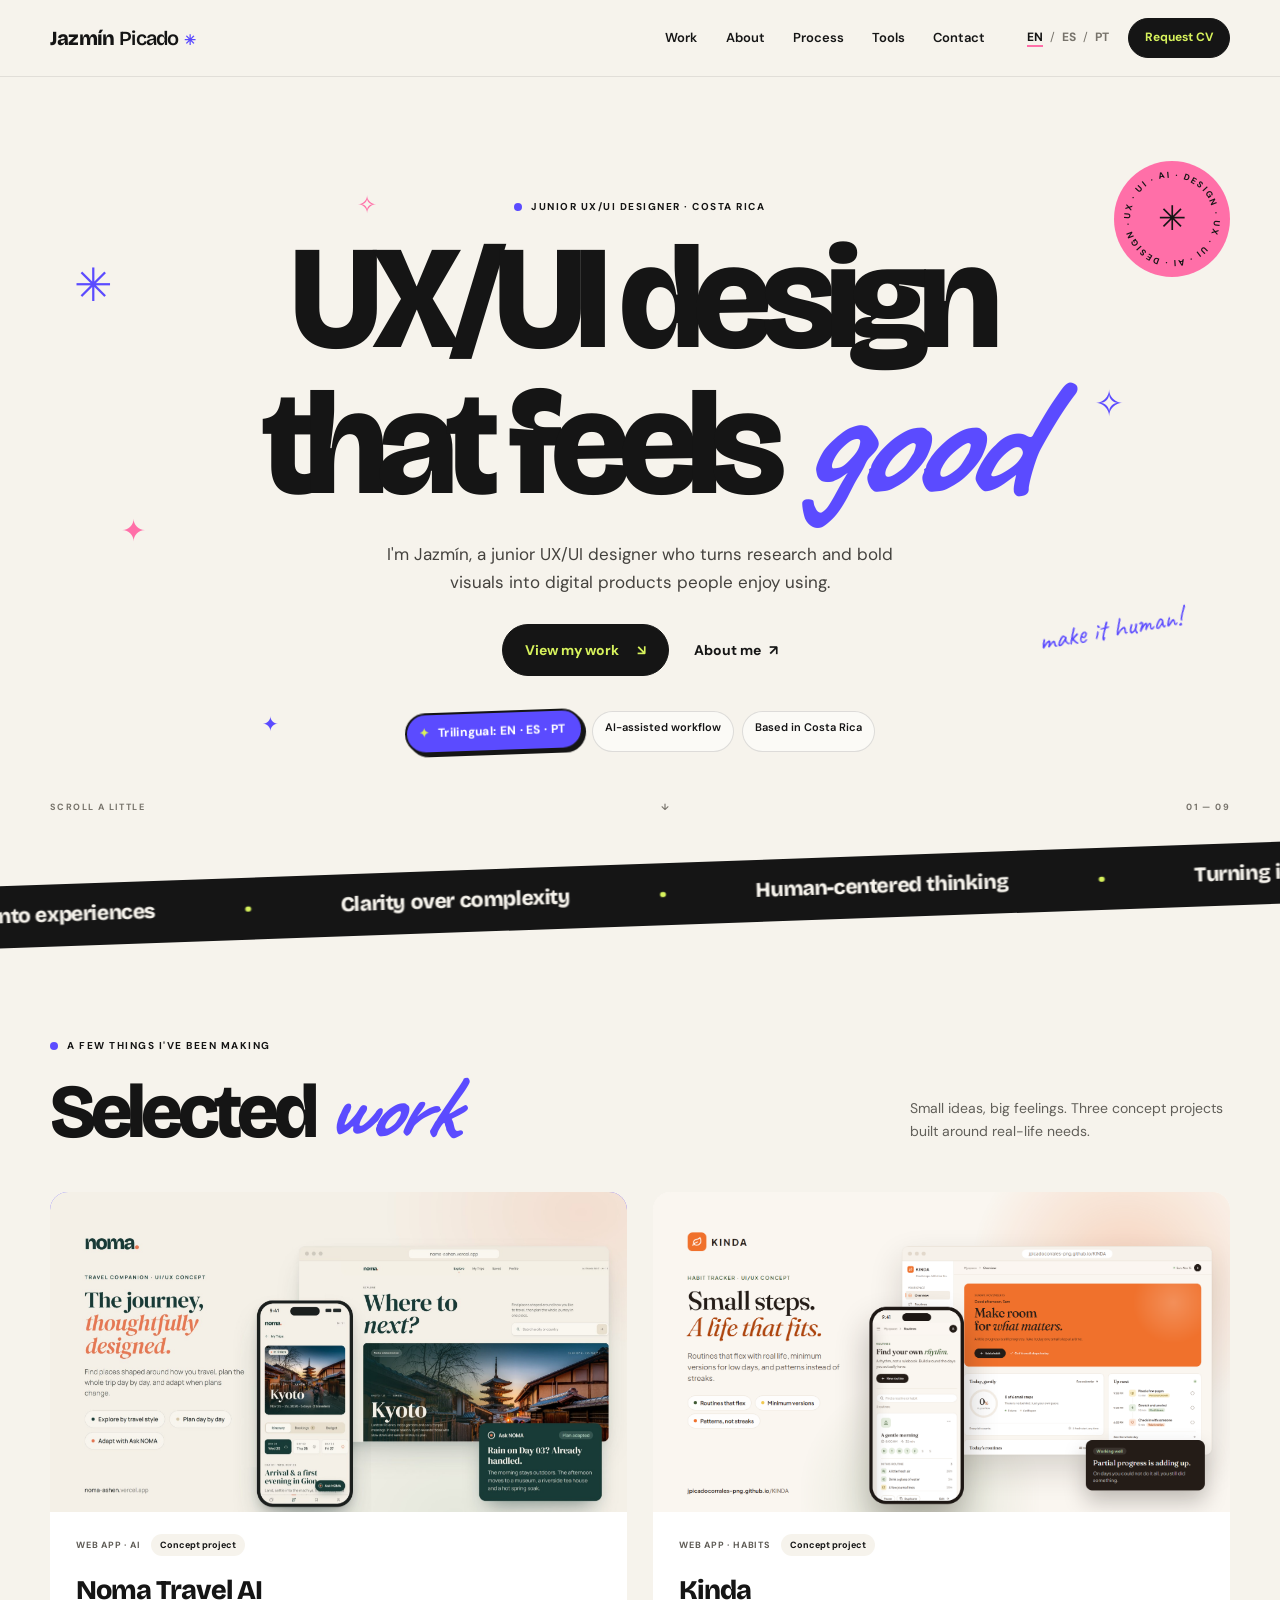
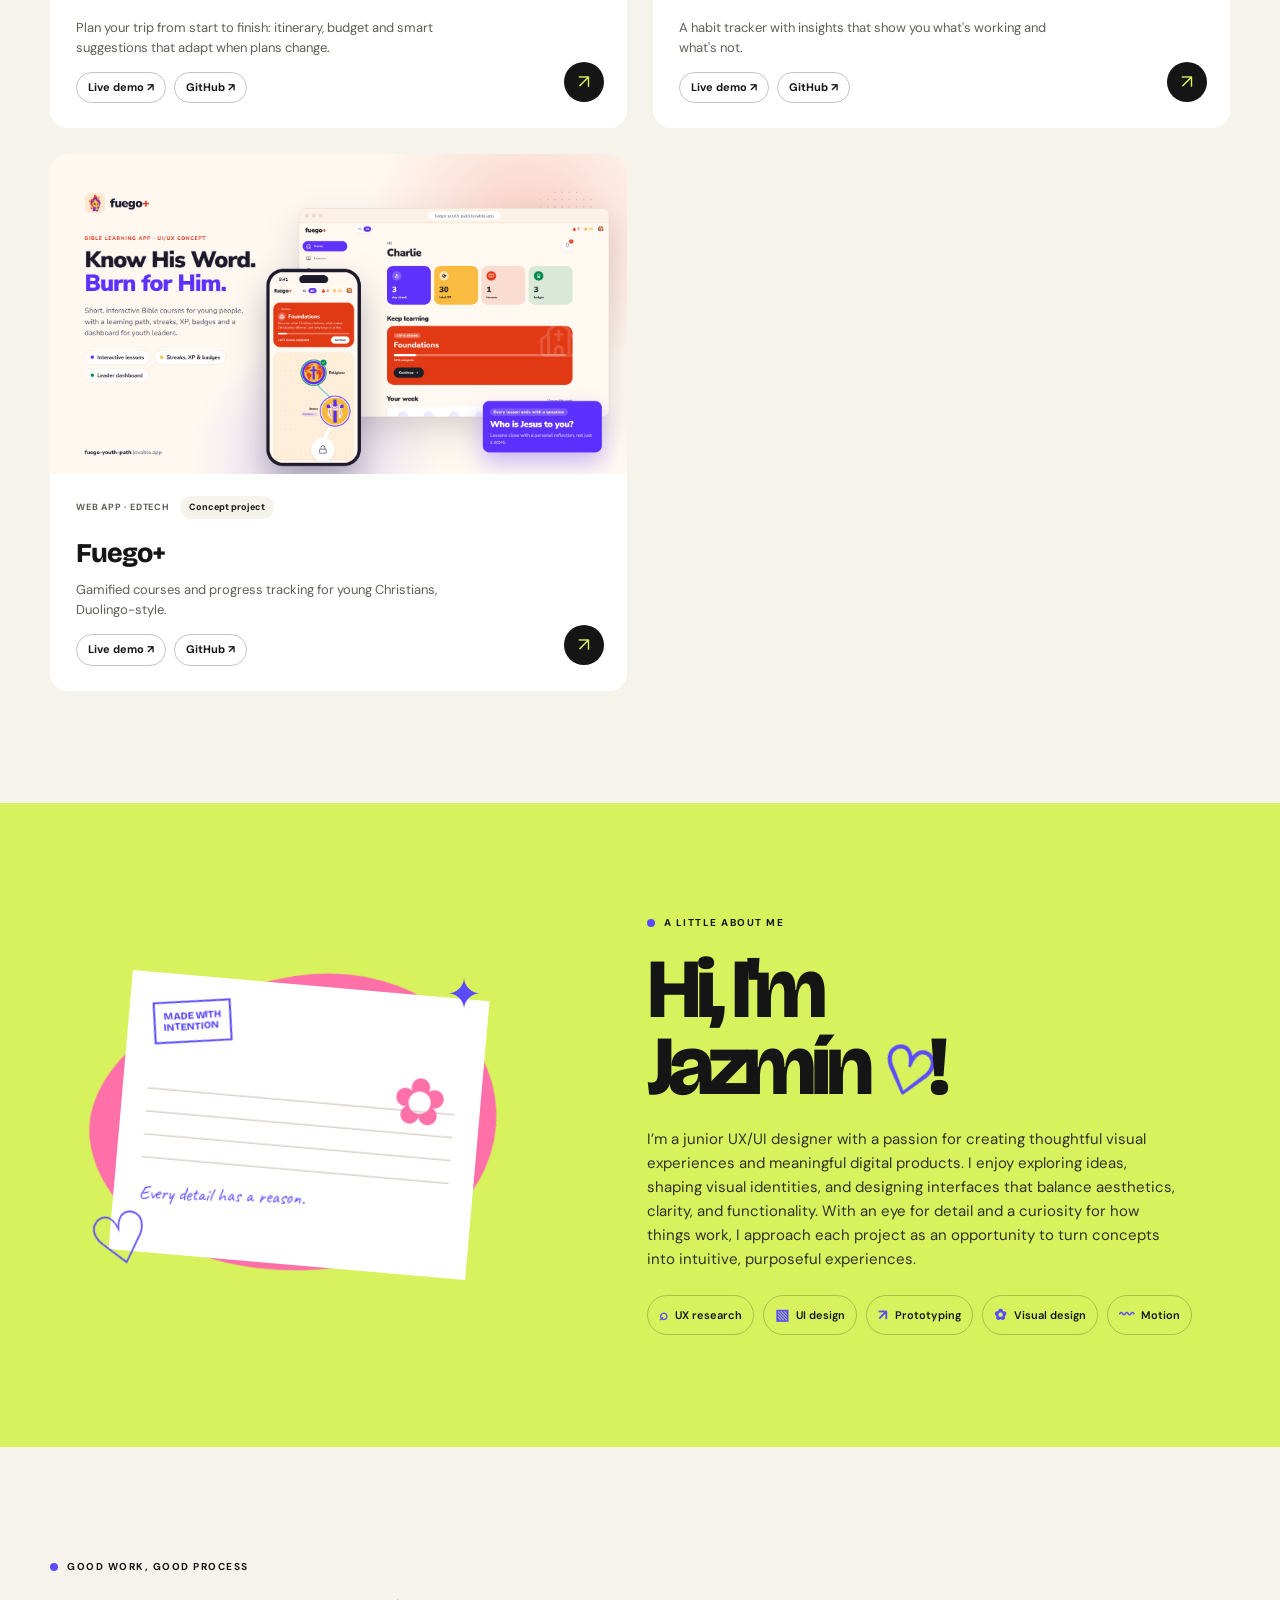
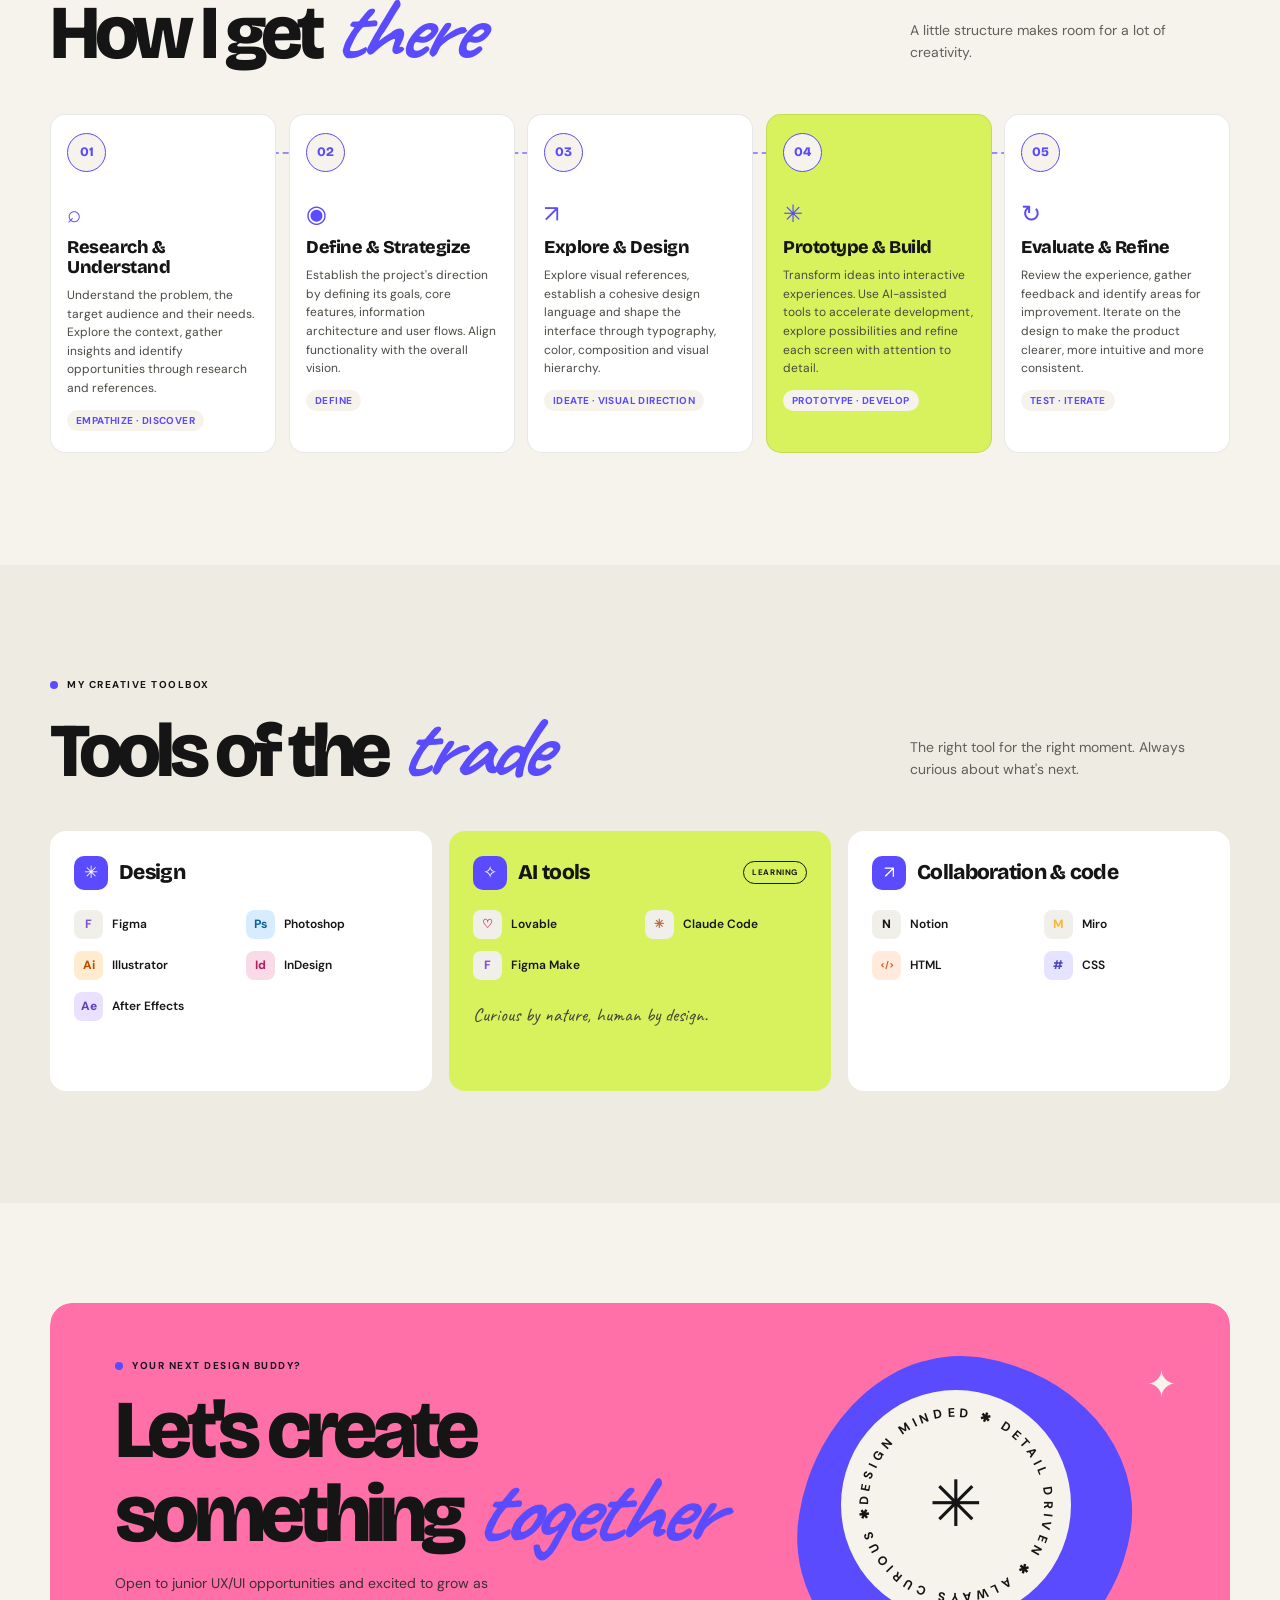
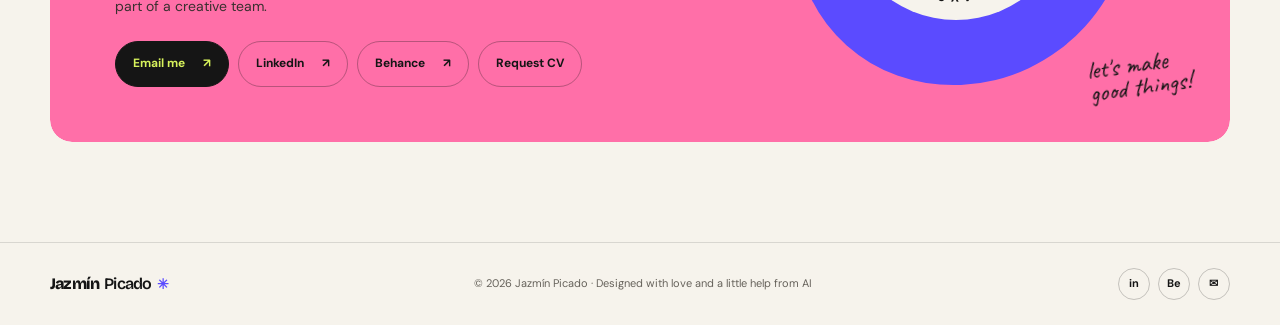
==== commit 83c8ee34: "Phone polish: hero note and chips, centered contact circle, text asterisks in ring Co-Authored-By: C" ====
--- a/index.html
+++ b/index.html
@@ -21,9 +21,9 @@
     <link rel="preconnect" href="https://fonts.googleapis.com">
     <link rel="preconnect" href="https://fonts.gstatic.com" crossorigin>
     <link href="https://fonts.googleapis.com/css2?family=Bricolage+Grotesque:opsz,wght@12..96,600;12..96,700;12..96,800&family=Caveat:wght@600;700&family=DM+Sans:wght@400;500;600;700&display=swap" rel="stylesheet">
-    <link rel="stylesheet" href="styles.css?v=4">
+    <link rel="stylesheet" href="styles.css?v=5">
     <script>try { if (!matchMedia("(prefers-reduced-motion: reduce)").matches) document.documentElement.classList.add("motion"); } catch (e) {}</script>
-    <script src="app.js?v=4" defer></script>
+    <script src="app.js?v=5" defer></script>
   </head>
   <body>
     <a class="skip-link" href="#main" data-i18n="skip">Skip to content</a>
@@ -170,7 +170,7 @@
           <div class="contact-copy"><p class="eyebrow"><span class="eyebrow-dot"></span><span data-i18n="contactEyebrow">YOUR NEXT DESIGN BUDDY?</span></p><h2 data-i18n="contactTitle">Let's create<br>something <em>together</em></h2><p data-i18n="contactText">Open to junior UX/UI opportunities and excited to grow as part of a creative team.</p>
             <div class="contact-actions"><a class="button button-dark" href="mailto:hello@jazminpicado.com"><span data-i18n="emailMe">Email me</span><span aria-hidden="true">↗︎</span></a><a class="button button-outline" href="https://www.linkedin.com/in/jazmin-picado-corrales-063796267" target="_blank" rel="noreferrer">LinkedIn <span aria-hidden="true">↗︎</span></a><a class="button button-outline" href="https://www.behance.net/jazminpicado" target="_blank" rel="noreferrer">Behance <span aria-hidden="true">↗︎</span></a><a class="button button-outline cv-link" href="mailto:hello@jazminpicado.com?subject=CV%20request" aria-label="Request Jazmín's CV by email" data-i18n="requestCv">Request CV</a></div>
           </div>
-          <div class="contact-art" aria-hidden="true"><div class="contact-blob"></div><div class="contact-ring"><svg viewBox="0 0 240 240"><defs><path id="contact-circle" d="M120,120 m-92,0 a92,92 0 1,1 184,0 a92,92 0 1,1 -184,0"/></defs><text><textPath href="#contact-circle" textLength="574" lengthAdjust="spacing" data-i18n="contactRing">DESIGN MINDED ✳︎ DETAIL DRIVEN ✳︎ ALWAYS CURIOUS ✳︎</textPath></text></svg><span>✳︎</span></div><span class="contact-note" data-i18n="contactNote">let's make<br>good things!</span><span class="contact-star">✦</span></div>
+          <div class="contact-art" aria-hidden="true"><div class="contact-blob"></div><div class="contact-ring"><svg viewBox="0 0 240 240"><defs><path id="contact-circle" d="M120,120 m-92,0 a92,92 0 1,1 184,0 a92,92 0 1,1 -184,0"/></defs><text><textPath href="#contact-circle" textLength="574" lengthAdjust="spacing" data-i18n="contactRing">DESIGN MINDED ✱ DETAIL DRIVEN ✱ ALWAYS CURIOUS ✱</textPath></text></svg><span>✳︎</span></div><span class="contact-note" data-i18n="contactNote">let's make<br>good things!</span><span class="contact-star">✦</span></div>
         </div>
       </section>
     </main>
--- a/styles.css
+++ b/styles.css
@@ -311,12 +311,12 @@
   html { scroll-padding-top: 68px; }
   .container { width: calc(100% - 48px); }
   .section-pad { padding-block: 66px; }
-  .hero { padding-top: 35px; padding-bottom: 27px; }
+  .hero { padding-top: 35px; padding-bottom: 40px; }
   .hero-grid { min-height: 0; padding-top: 70px; }
   .orbit-sticker { width: 78px; height: 78px; right: -4px; }
   .orbit-sticker > span { font-size: 22px; }
   .hero-decor .hand-note { display: none; }
-  .hand-note-mobile { display: block; right: -2px; bottom: 2px; max-width: 76px; font-size: 19px; line-height: .95; text-align: center; }
+  .hand-note-mobile { display: block; right: -6px; bottom: 44px; max-width: 76px; font-size: 19px; line-height: .95; text-align: center; }
   .sparkle-one { display: none; }
   .sparkle-two { top: 27%; right: 0; font-size: 24px; }
   .sparkle-three { bottom: 2%; left: 6%; }
@@ -327,12 +327,13 @@
   .hero-intro { max-width: 420px; font-size: 15px; }
   .hero-actions { gap: 19px; }
   .button { min-height: 48px; padding-inline: 18px; font-size: 13px; }
-  .hero-chips { gap: 7px; margin-top: 22px; }
+  .hero-chips { display: grid; grid-template-columns: auto auto; justify-content: center; gap: 9px 7px; margin-top: 24px; }
+  .hero-chips .chip-feature { grid-column: 1 / -1; justify-self: center; margin-bottom: 2px; }
   .hero-chips span { padding: 6px 9px; font-size: 9px; }
   .hero-chips .chip-feature { padding: 8px 12px 8px 26px; font-size: 11px; }
   .hero-chips .chip-feature::before { left: 10px; }
   .sun-doodle { top: 2%; left: 30%; font-size: 30px; }
-  .hero-bottom { margin-top: 2px; font-size: 8px; }
+  .hero-bottom { margin-top: 34px; font-size: 8px; }
   .marquee { padding-block: 10px; }
   .marquee-track span { font-size: 17px; }
   .section-heading { display: block; margin-bottom: 28px; }
@@ -366,11 +367,11 @@
   .contact-copy > p:not(.eyebrow) { font-size: 13px; }
   .contact-actions { gap: 8px; }
   .contact-actions .button { min-height: 42px; padding-inline: 13px; font-size: 11px; }
-  .contact-art { min-height: 245px; }
-  .contact-blob { left: 42%; width: 220px; height: 220px; }
-  .contact-ring { left: 40%; width: 170px; height: 170px; }
+  .contact-art { min-height: 350px; }
+  .contact-blob { top: 43%; left: 50%; width: 220px; height: 220px; }
+  .contact-ring { top: 41%; left: 50%; width: 170px; height: 170px; }
   .contact-ring > span { font-size: 46px; }
-  .contact-note { right: 10%; bottom: 8%; font-size: 21px; }
+  .contact-note { right: 9%; bottom: 9%; font-size: 21px; }
   .contact-star { top: 8%; right: 13%; font-size: 30px; }
   .site-footer { padding-block: 20px; }
   .footer-inner { flex-wrap: wrap; justify-content: space-between; }
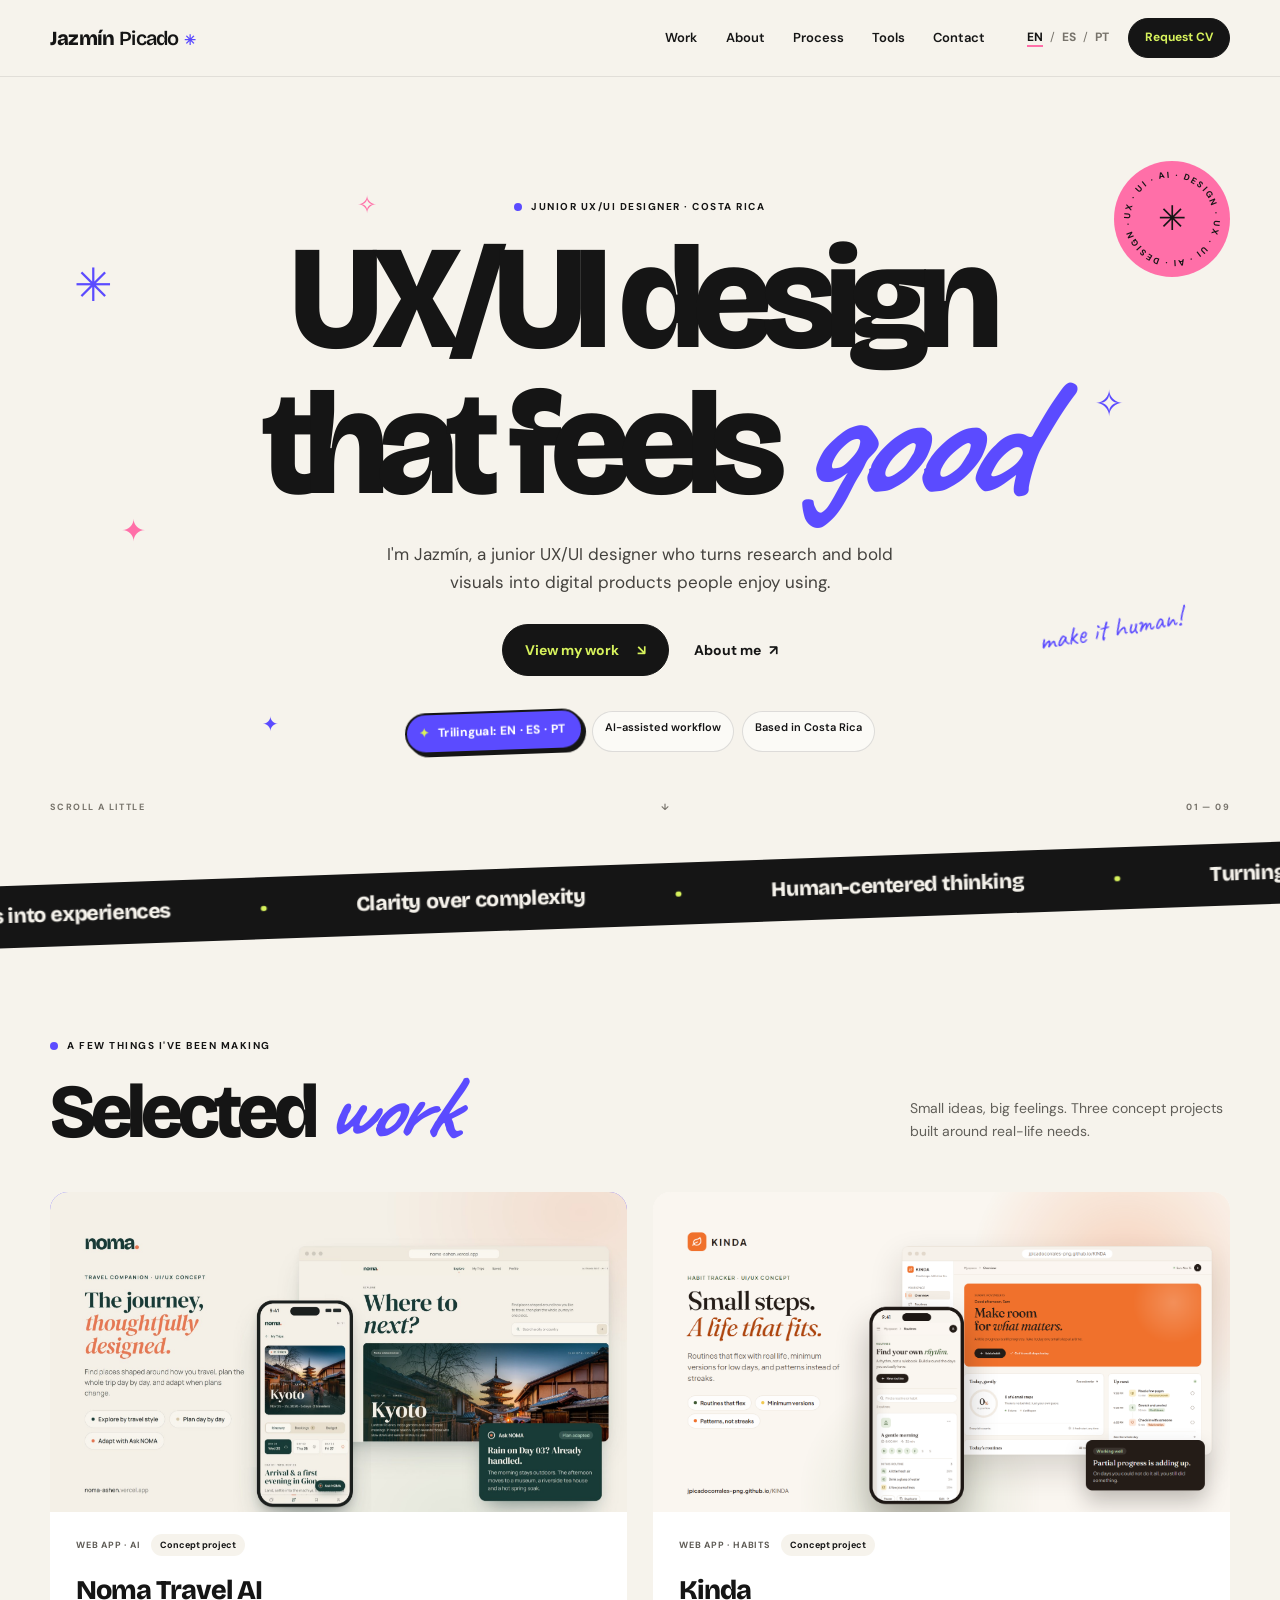
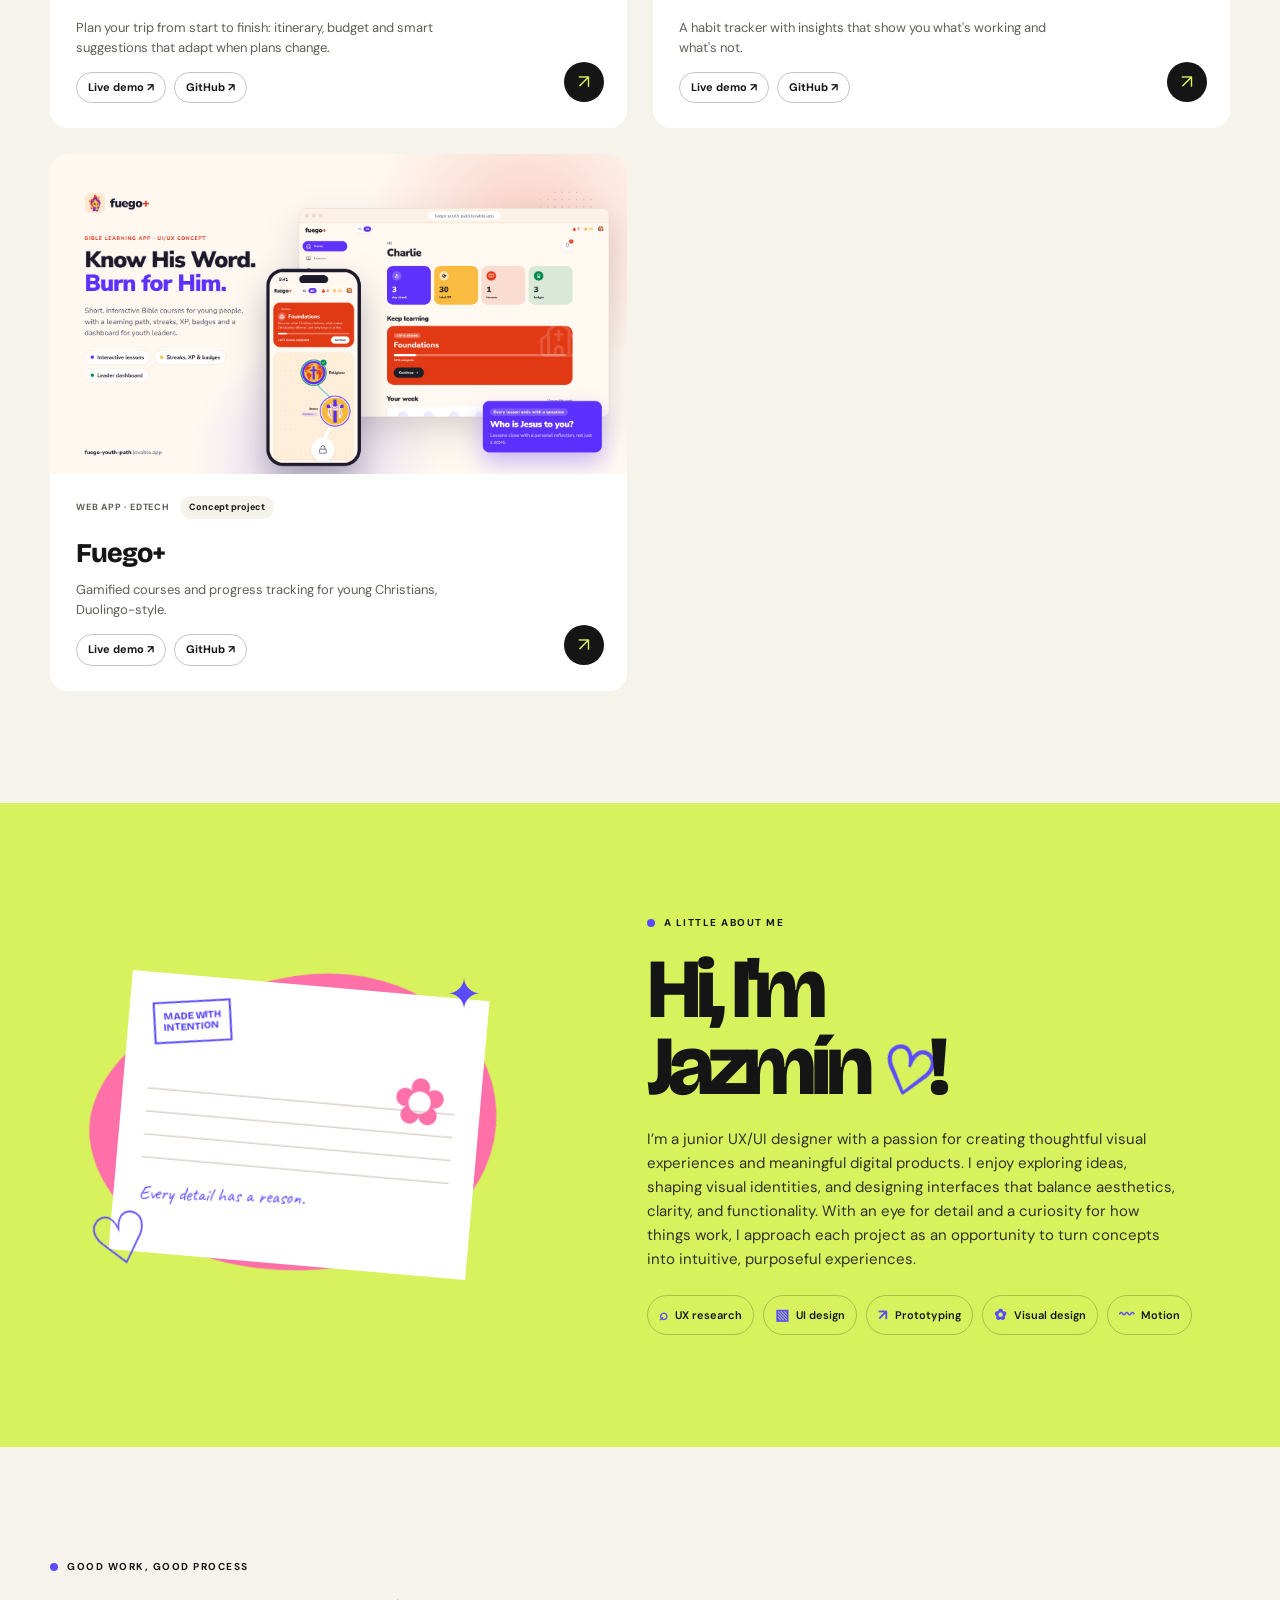
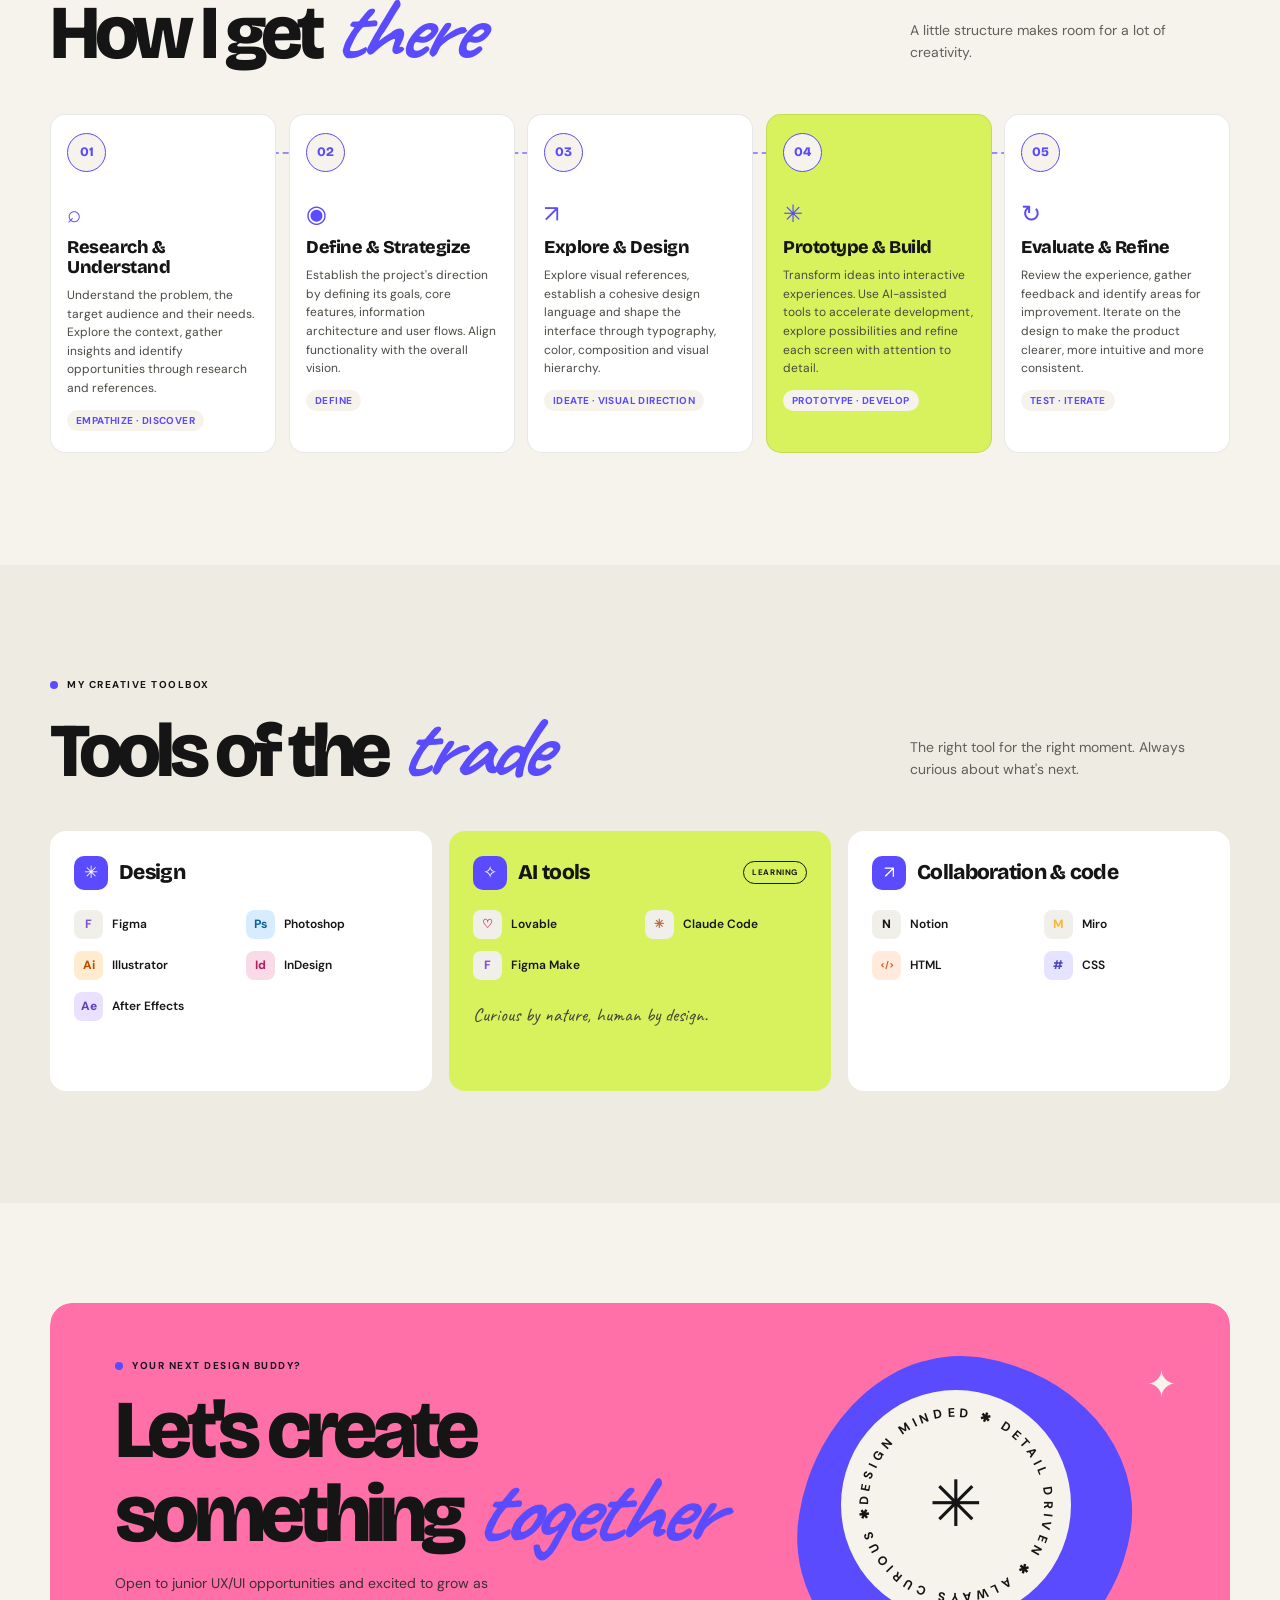
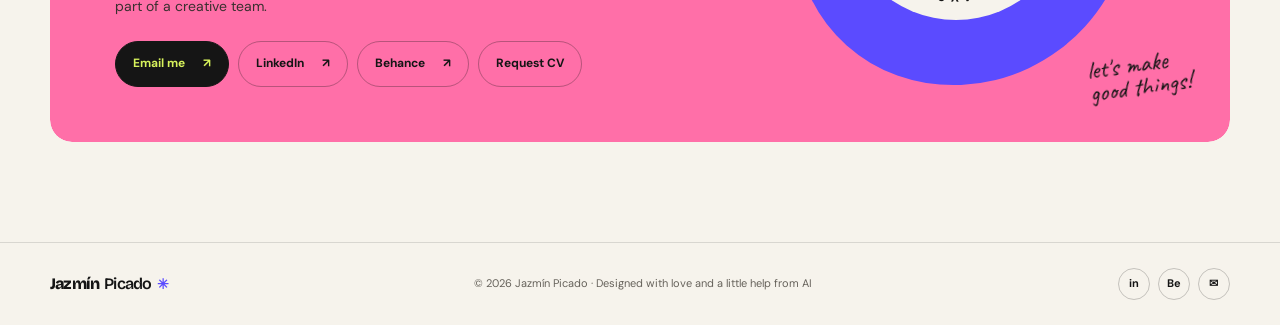
==== commit 19cf8c42: "Phone: separate About heart from caption, space under Trilingual chip Co-Authored-By: Claude Opus 5." ====
--- a/index.html
+++ b/index.html
@@ -21,9 +21,9 @@
     <link rel="preconnect" href="https://fonts.googleapis.com">
     <link rel="preconnect" href="https://fonts.gstatic.com" crossorigin>
     <link href="https://fonts.googleapis.com/css2?family=Bricolage+Grotesque:opsz,wght@12..96,600;12..96,700;12..96,800&family=Caveat:wght@600;700&family=DM+Sans:wght@400;500;600;700&display=swap" rel="stylesheet">
-    <link rel="stylesheet" href="styles.css?v=5">
+    <link rel="stylesheet" href="styles.css?v=6">
     <script>try { if (!matchMedia("(prefers-reduced-motion: reduce)").matches) document.documentElement.classList.add("motion"); } catch (e) {}</script>
-    <script src="app.js?v=5" defer></script>
+    <script src="app.js?v=6" defer></script>
   </head>
   <body>
     <a class="skip-link" href="#main" data-i18n="skip">Skip to content</a>
--- a/styles.css
+++ b/styles.css
@@ -327,8 +327,8 @@
   .hero-intro { max-width: 420px; font-size: 15px; }
   .hero-actions { gap: 19px; }
   .button { min-height: 48px; padding-inline: 18px; font-size: 13px; }
-  .hero-chips { display: grid; grid-template-columns: auto auto; justify-content: center; gap: 9px 7px; margin-top: 24px; }
-  .hero-chips .chip-feature { grid-column: 1 / -1; justify-self: center; margin-bottom: 2px; }
+  .hero-chips { display: grid; grid-template-columns: auto auto; justify-content: center; gap: 7px; margin-top: 24px; }
+  .hero-chips .chip-feature { grid-column: 1 / -1; justify-self: center; margin-bottom: 12px; }
   .hero-chips span { padding: 6px 9px; font-size: 9px; }
   .hero-chips .chip-feature { padding: 8px 12px 8px 26px; font-size: 11px; }
   .hero-chips .chip-feature::before { left: 10px; }
@@ -352,6 +352,7 @@
   .about-copy > p:not(.eyebrow) { font-size: 14px; }
   .about-paper { width: 70%; min-height: 240px; }
   .about-pink-shape { height: 240px; }
+  .about-heart { left: 0; bottom: -6px; font-size: 54px; }
   .process-grid { grid-template-columns: 1fr; gap: 12px; }
   .process-card { min-height: auto; padding: 18px 18px 20px; }
   .step-icon { margin-top: 17px; }
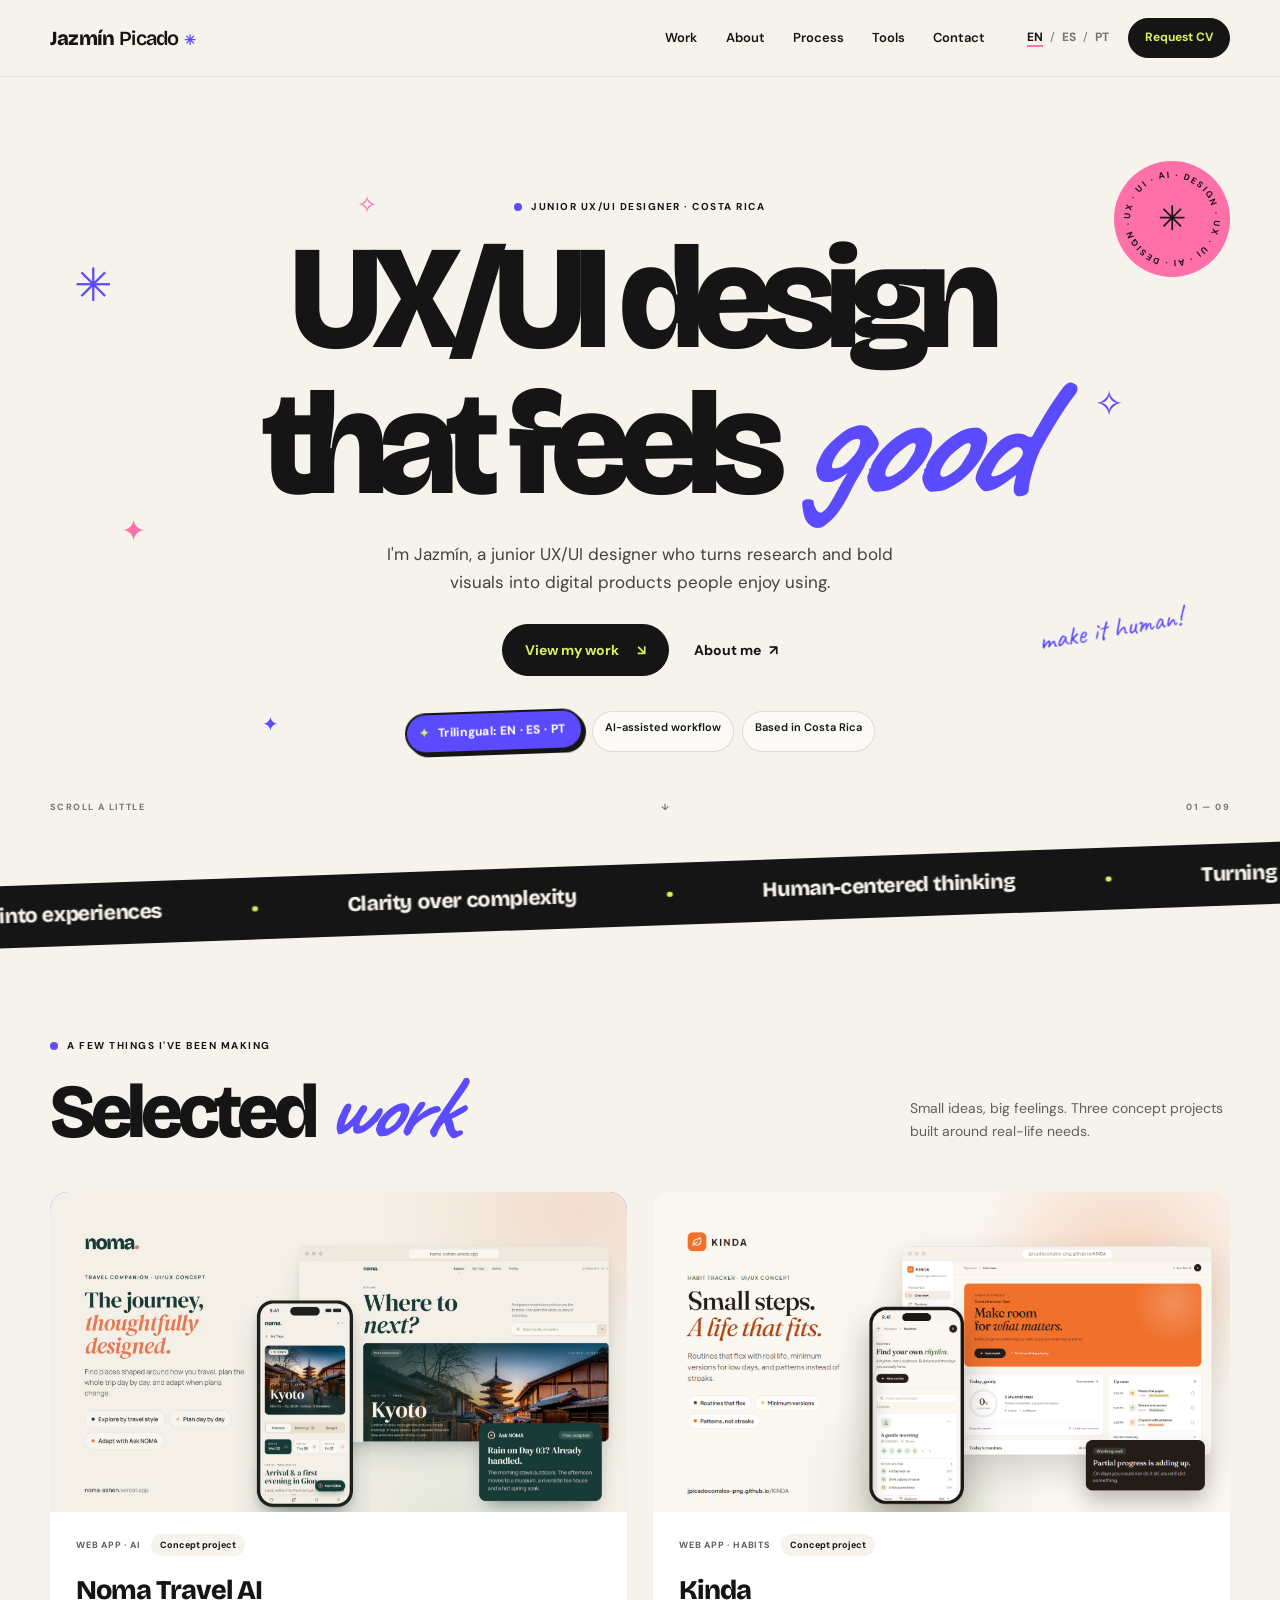
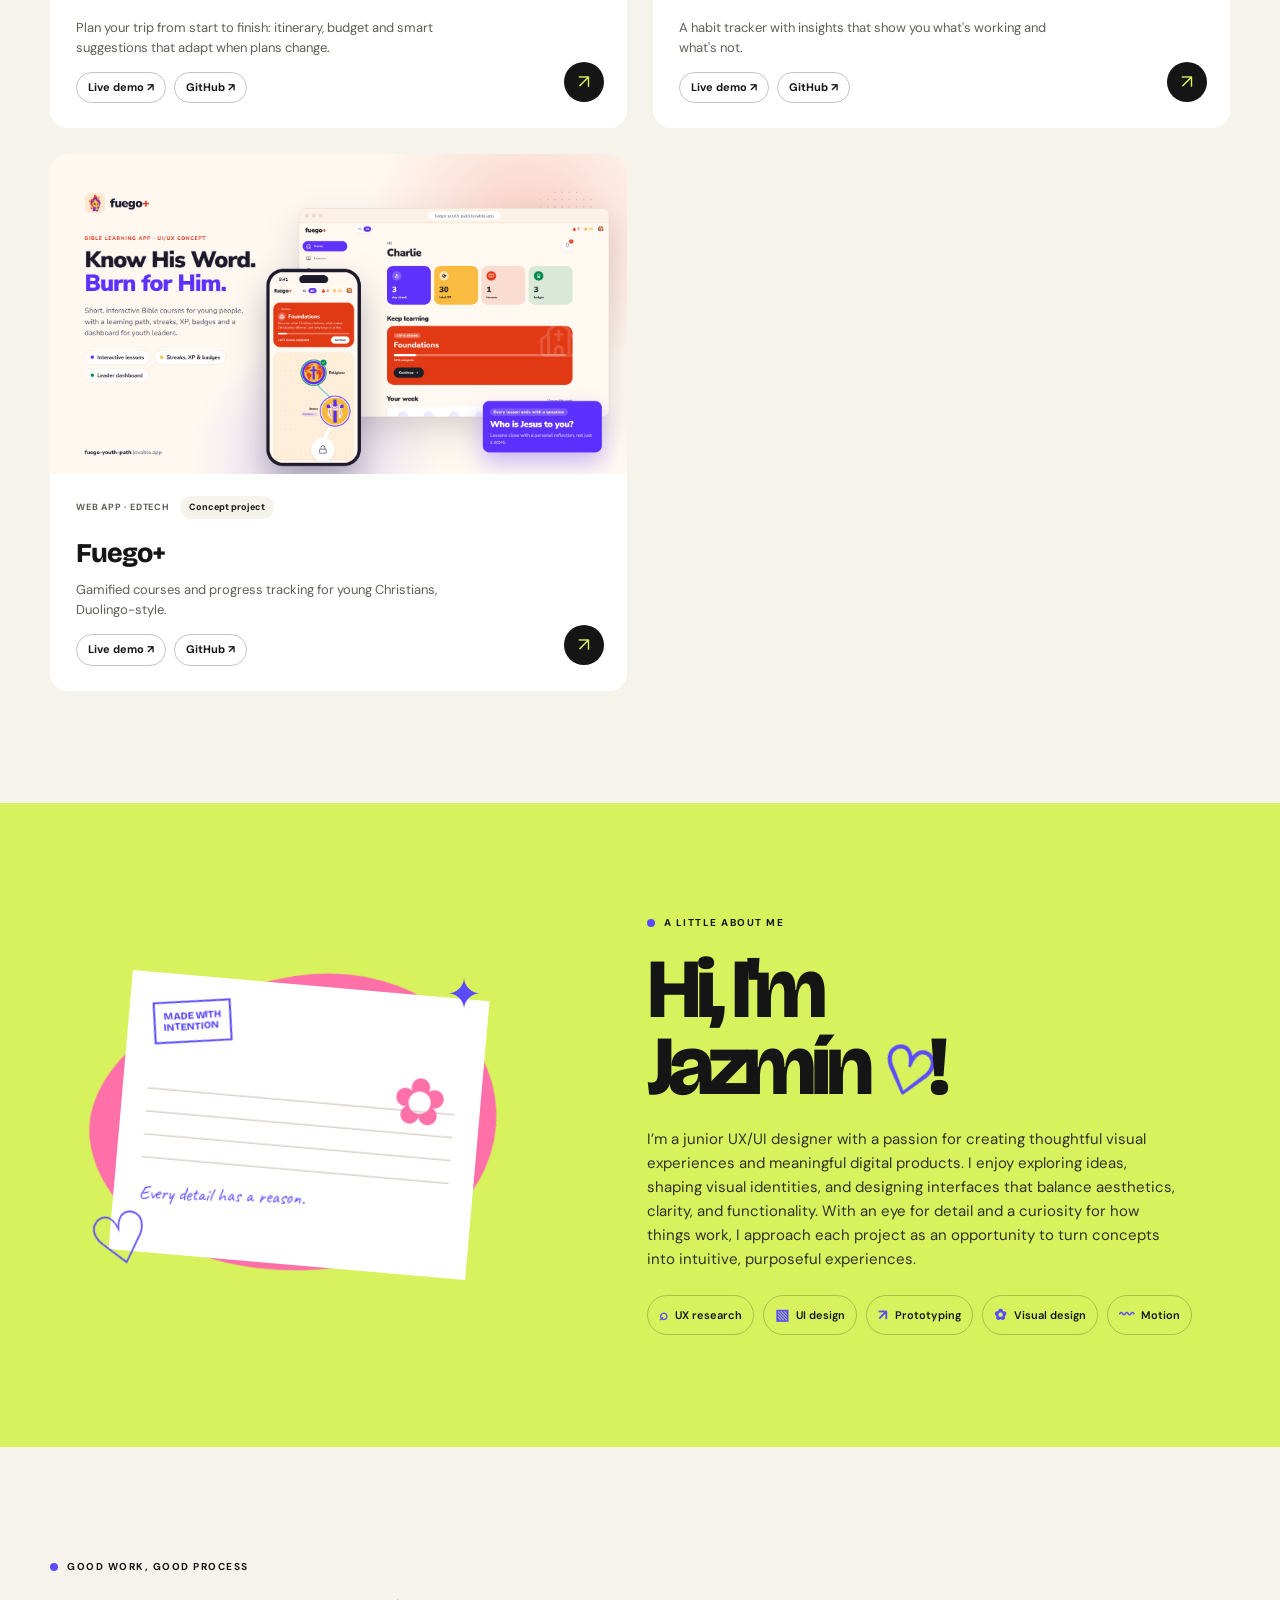
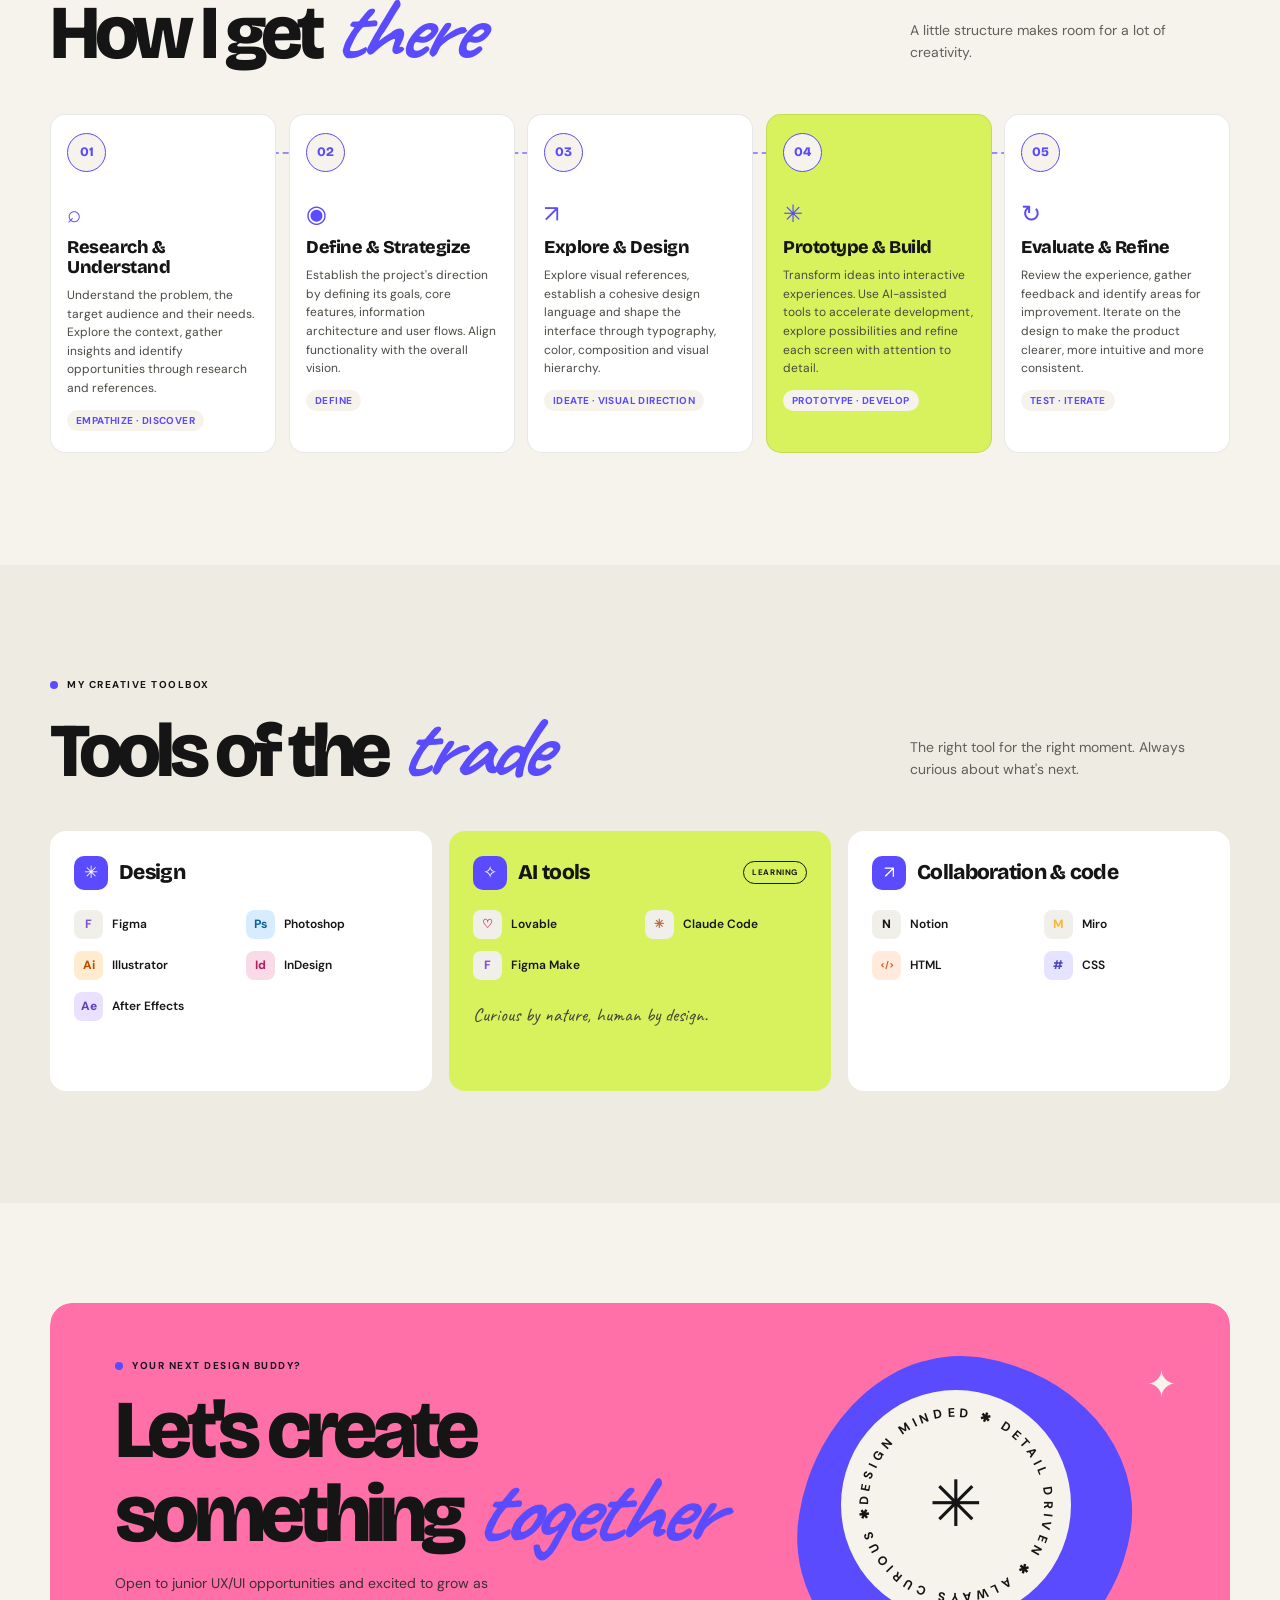
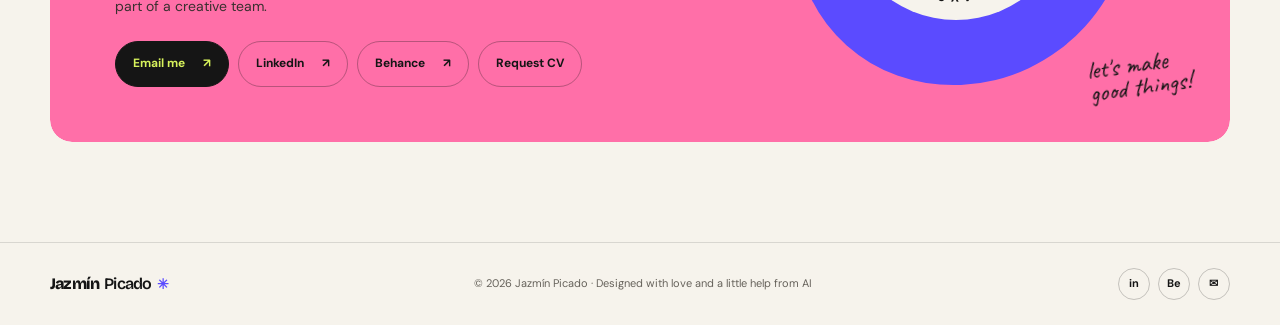
==== commit 1d321348: "Use real contact email Co-Authored-By: Claude Opus 5.5 <noreply@anthropic.com>" ====
--- a/index.html
+++ b/index.html
@@ -49,7 +49,7 @@
               <span aria-hidden="true">/</span>
               <button type="button" lang="pt" aria-pressed="false" data-lang="pt">PT</button>
             </div>
-            <a class="button button-dark button-small cv-link" href="mailto:hello@jazminpicado.com?subject=CV%20request" aria-label="Request Jazmín's CV by email" data-i18n="requestCv">Request CV</a>
+            <a class="button button-dark button-small cv-link" href="mailto:jpicadocorrales@gmail.com?subject=CV%20request" aria-label="Request Jazmín's CV by email" data-i18n="requestCv">Request CV</a>
           </div>
         </div>
       </nav>
@@ -168,12 +168,12 @@
       <section class="contact-section section-pad" id="contact">
         <div class="container contact-card reveal">
           <div class="contact-copy"><p class="eyebrow"><span class="eyebrow-dot"></span><span data-i18n="contactEyebrow">YOUR NEXT DESIGN BUDDY?</span></p><h2 data-i18n="contactTitle">Let's create<br>something <em>together</em></h2><p data-i18n="contactText">Open to junior UX/UI opportunities and excited to grow as part of a creative team.</p>
-            <div class="contact-actions"><a class="button button-dark" href="mailto:hello@jazminpicado.com"><span data-i18n="emailMe">Email me</span><span aria-hidden="true">↗︎</span></a><a class="button button-outline" href="https://www.linkedin.com/in/jazmin-picado-corrales-063796267" target="_blank" rel="noreferrer">LinkedIn <span aria-hidden="true">↗︎</span></a><a class="button button-outline" href="https://www.behance.net/jazminpicado" target="_blank" rel="noreferrer">Behance <span aria-hidden="true">↗︎</span></a><a class="button button-outline cv-link" href="mailto:hello@jazminpicado.com?subject=CV%20request" aria-label="Request Jazmín's CV by email" data-i18n="requestCv">Request CV</a></div>
+            <div class="contact-actions"><a class="button button-dark" href="mailto:jpicadocorrales@gmail.com"><span data-i18n="emailMe">Email me</span><span aria-hidden="true">↗︎</span></a><a class="button button-outline" href="https://www.linkedin.com/in/jazmin-picado-corrales-063796267" target="_blank" rel="noreferrer">LinkedIn <span aria-hidden="true">↗︎</span></a><a class="button button-outline" href="https://www.behance.net/jazminpicado" target="_blank" rel="noreferrer">Behance <span aria-hidden="true">↗︎</span></a><a class="button button-outline cv-link" href="mailto:jpicadocorrales@gmail.com?subject=CV%20request" aria-label="Request Jazmín's CV by email" data-i18n="requestCv">Request CV</a></div>
           </div>
           <div class="contact-art" aria-hidden="true"><div class="contact-blob"></div><div class="contact-ring"><svg viewBox="0 0 240 240"><defs><path id="contact-circle" d="M120,120 m-92,0 a92,92 0 1,1 184,0 a92,92 0 1,1 -184,0"/></defs><text><textPath href="#contact-circle" textLength="574" lengthAdjust="spacing" data-i18n="contactRing">DESIGN MINDED ✱ DETAIL DRIVEN ✱ ALWAYS CURIOUS ✱</textPath></text></svg><span>✳︎</span></div><span class="contact-note" data-i18n="contactNote">let's make<br>good things!</span><span class="contact-star">✦</span></div>
         </div>
       </section>
     </main>
-    <footer class="site-footer"><div class="container footer-inner"><a class="wordmark footer-mark" href="#top">Jazmín<span>Picado</span><i aria-hidden="true">✳︎</i></a><p data-i18n="footerCopy">© 2026 Jazmín Picado · Designed with love and a little help from AI</p><div class="footer-socials"><a href="https://www.linkedin.com/in/jazmin-picado-corrales-063796267" target="_blank" rel="noreferrer" aria-label="LinkedIn">in</a><a href="https://www.behance.net/jazminpicado" target="_blank" rel="noreferrer" aria-label="Behance">Be</a><a href="mailto:hello@jazminpicado.com" aria-label="Email">✉︎</a></div></div></footer>
+    <footer class="site-footer"><div class="container footer-inner"><a class="wordmark footer-mark" href="#top">Jazmín<span>Picado</span><i aria-hidden="true">✳︎</i></a><p data-i18n="footerCopy">© 2026 Jazmín Picado · Designed with love and a little help from AI</p><div class="footer-socials"><a href="https://www.linkedin.com/in/jazmin-picado-corrales-063796267" target="_blank" rel="noreferrer" aria-label="LinkedIn">in</a><a href="https://www.behance.net/jazminpicado" target="_blank" rel="noreferrer" aria-label="Behance">Be</a><a href="mailto:jpicadocorrales@gmail.com" aria-label="Email">✉︎</a></div></div></footer>
   </body>
 </html>
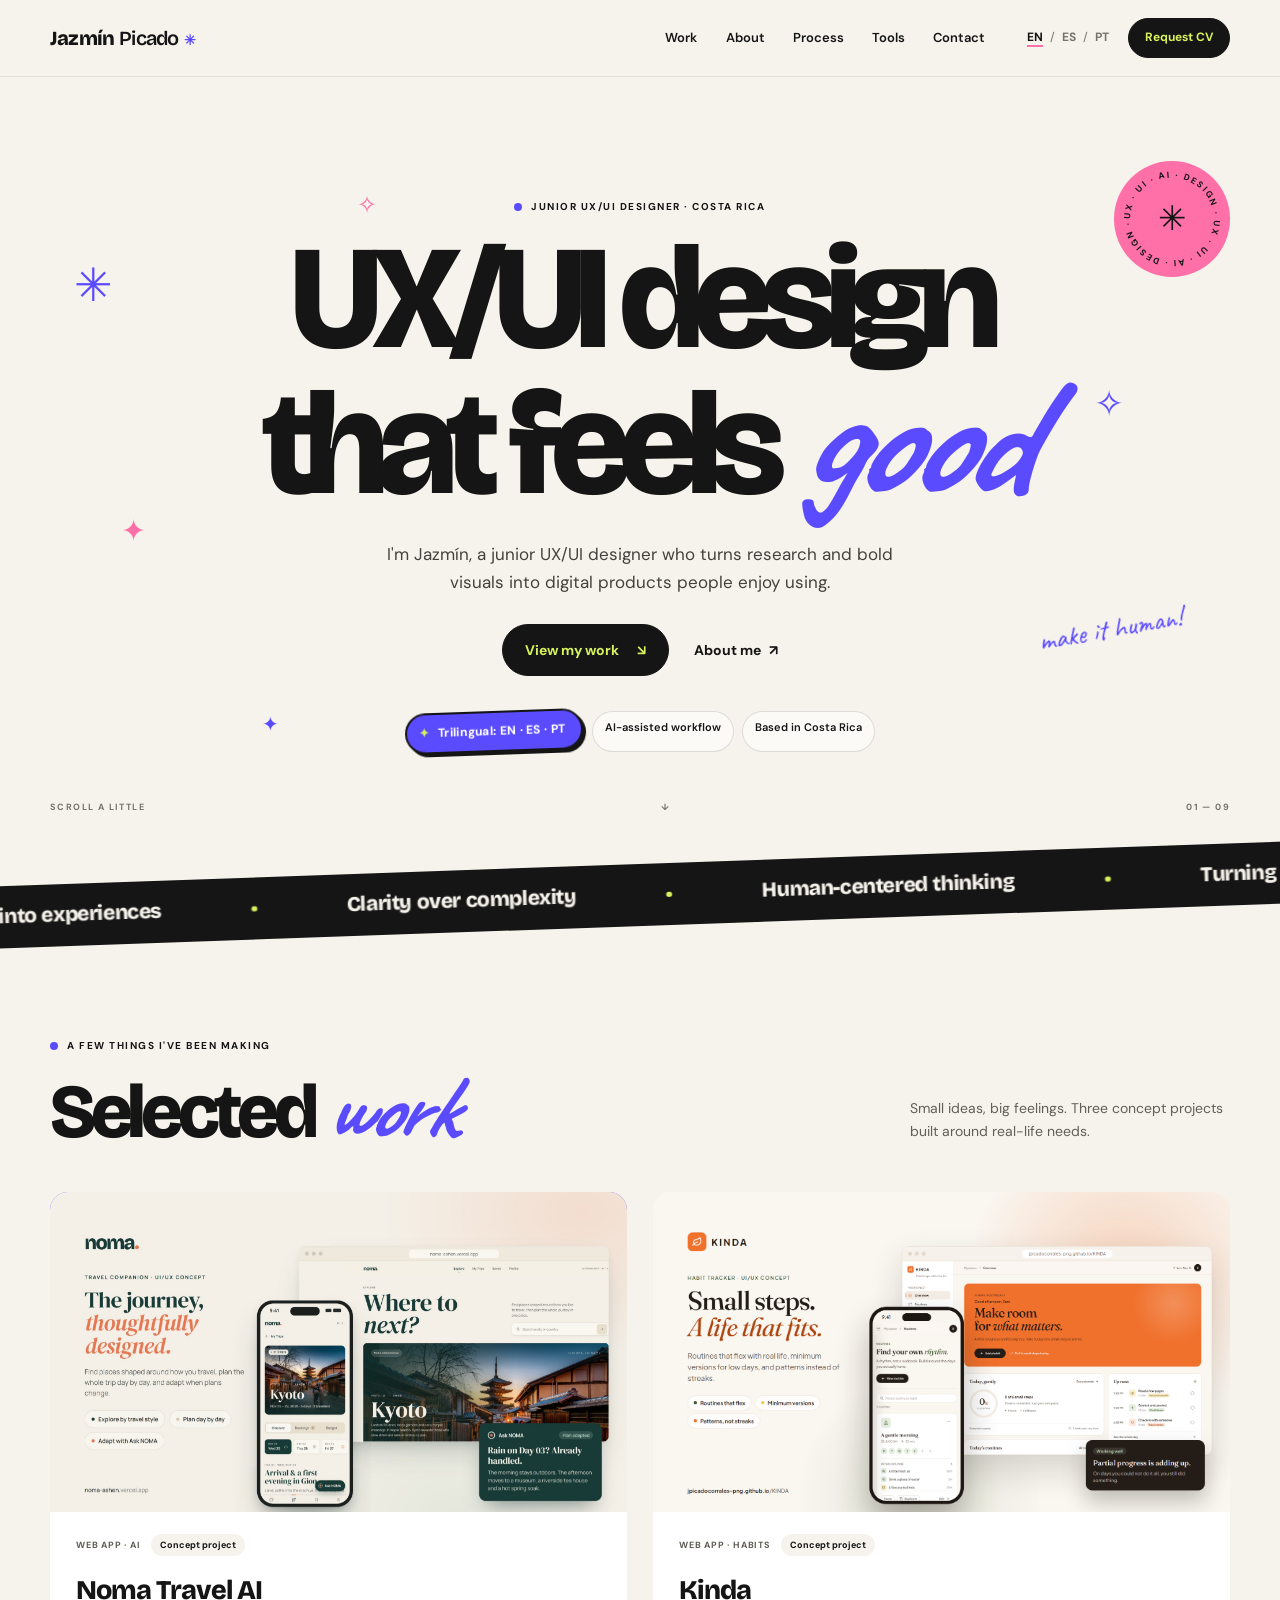
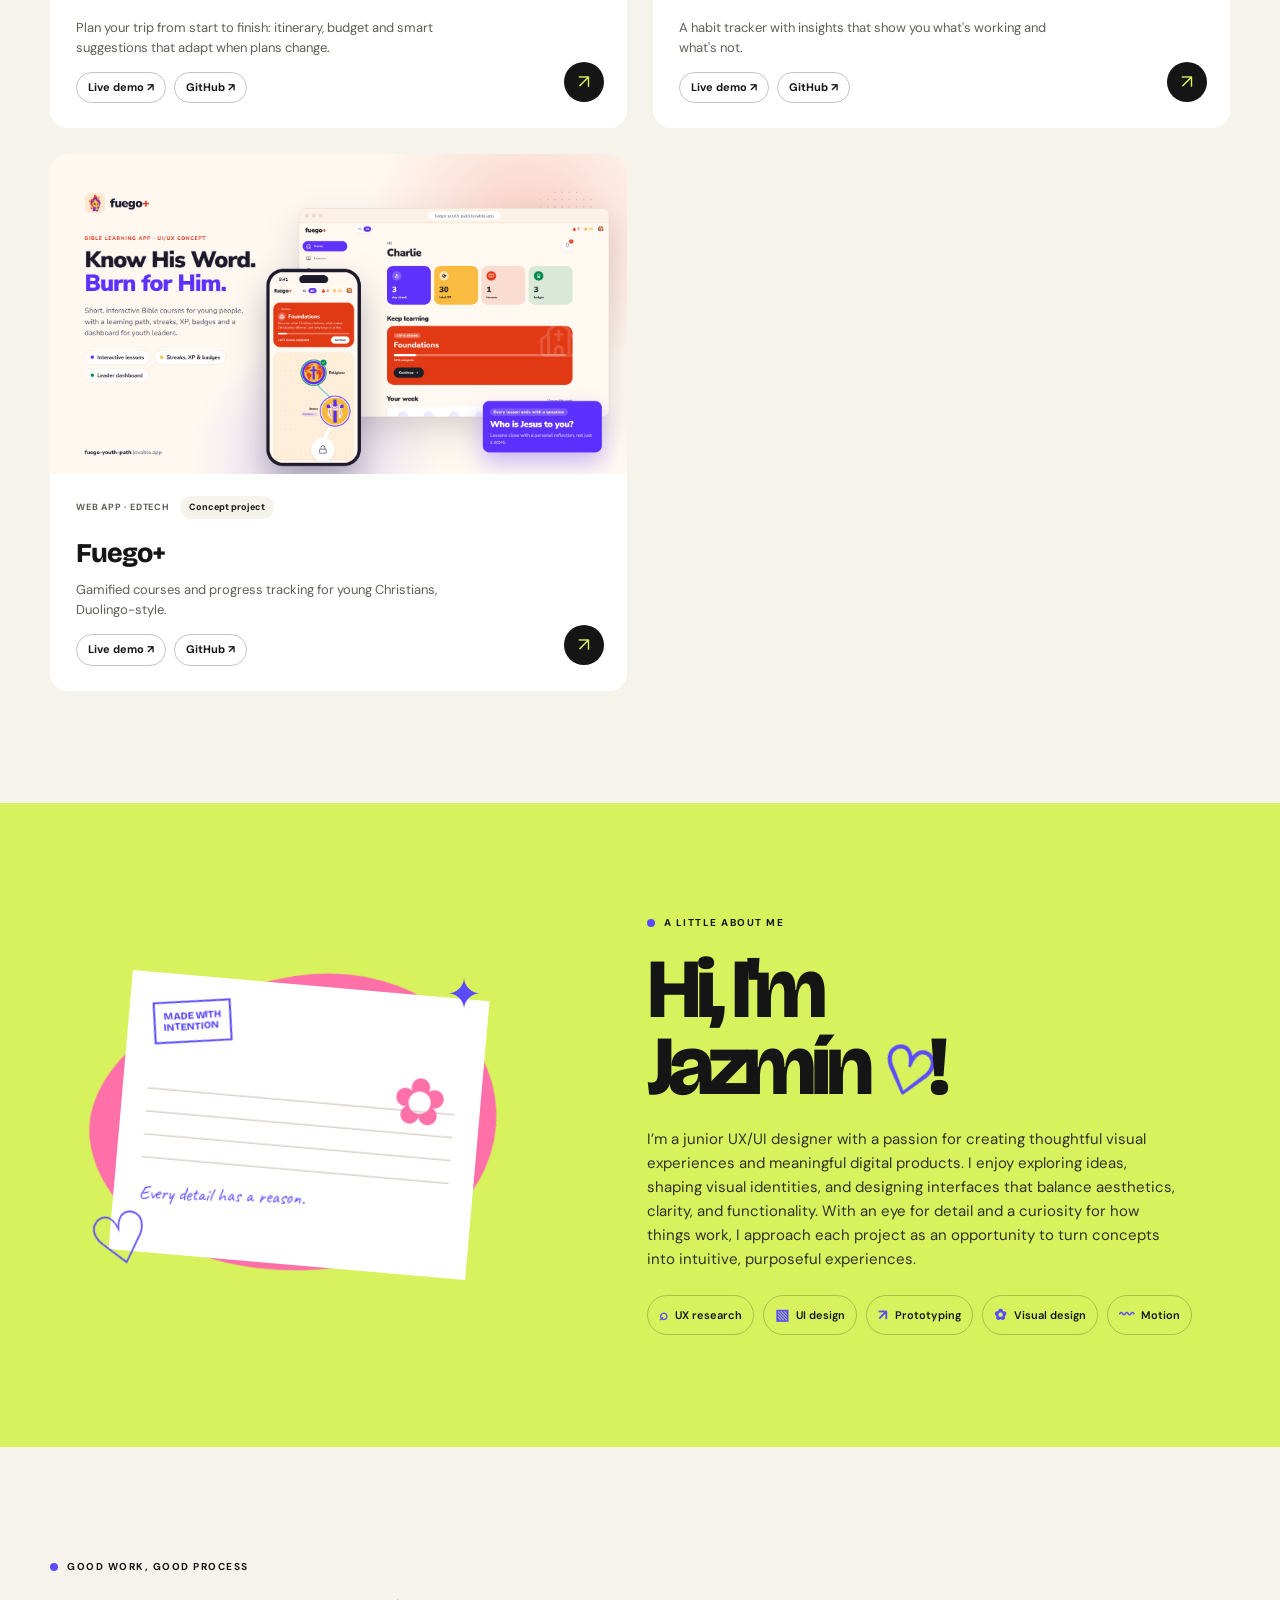
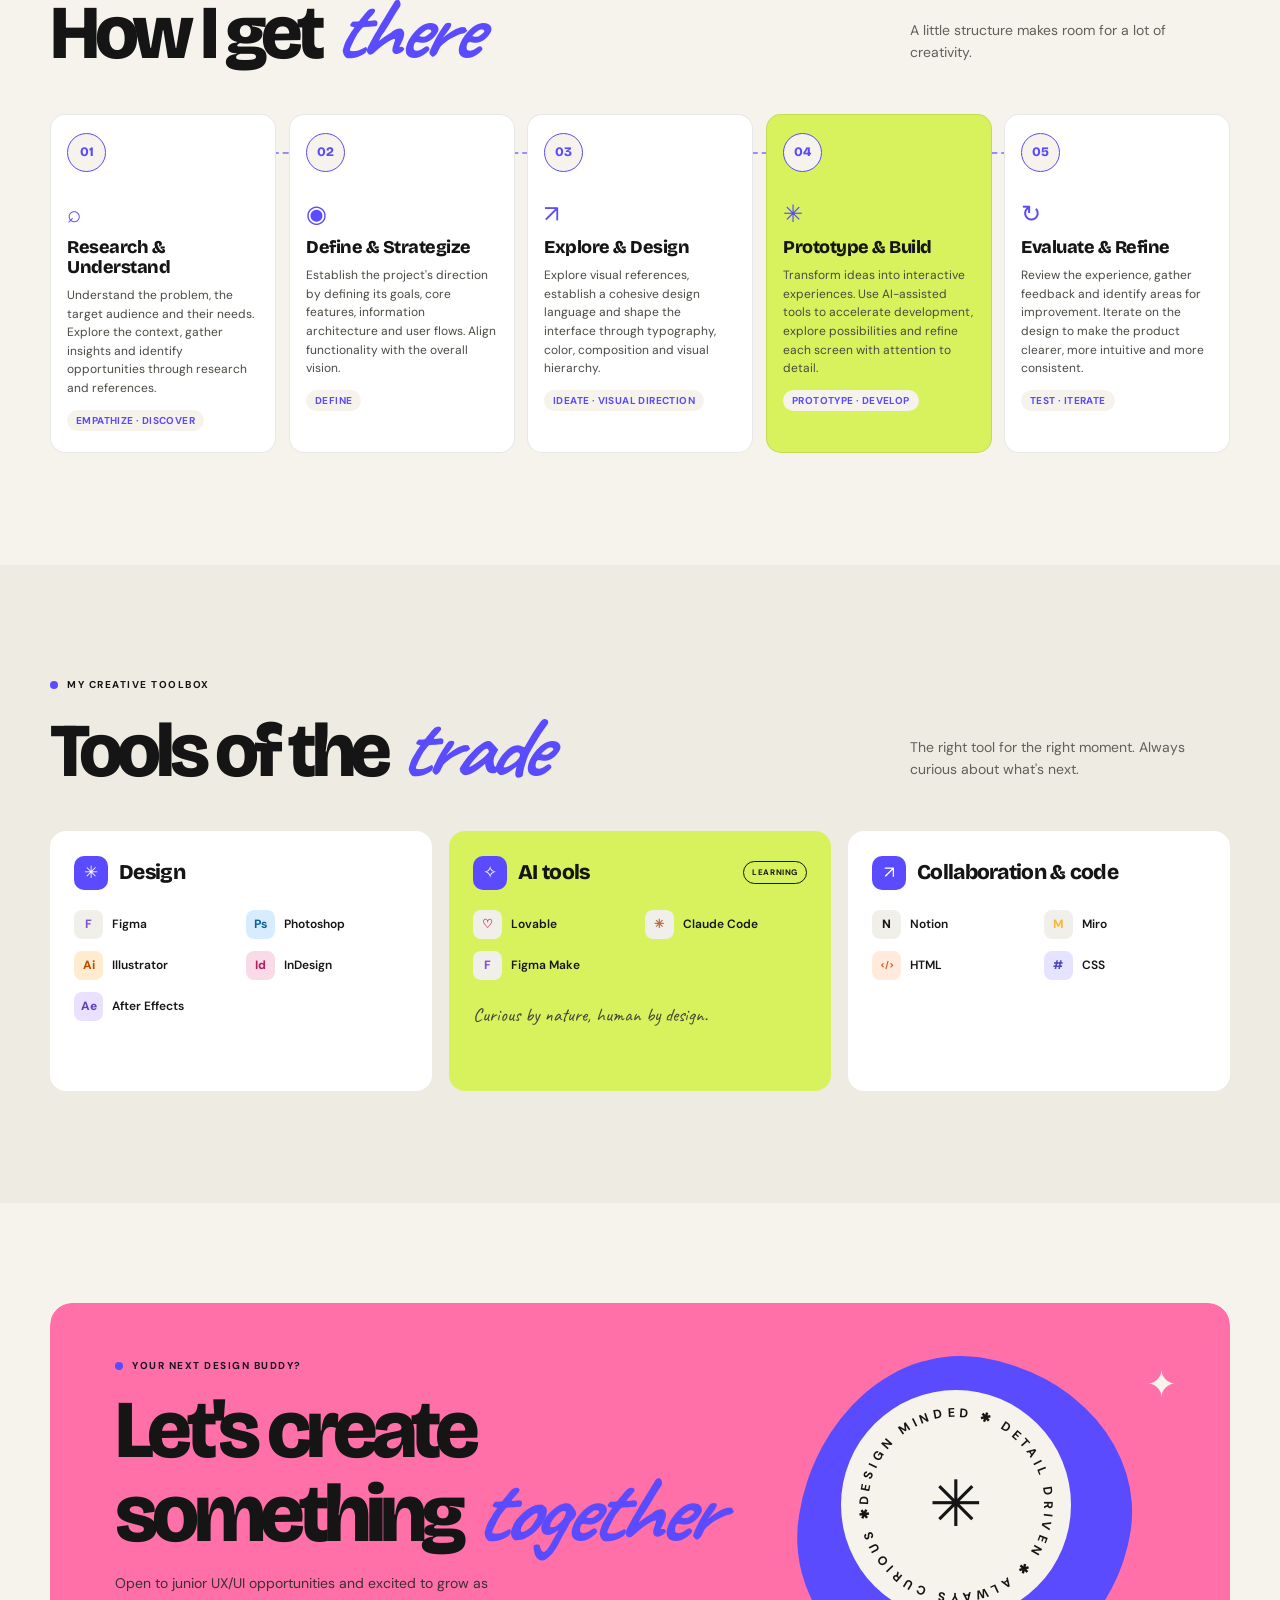
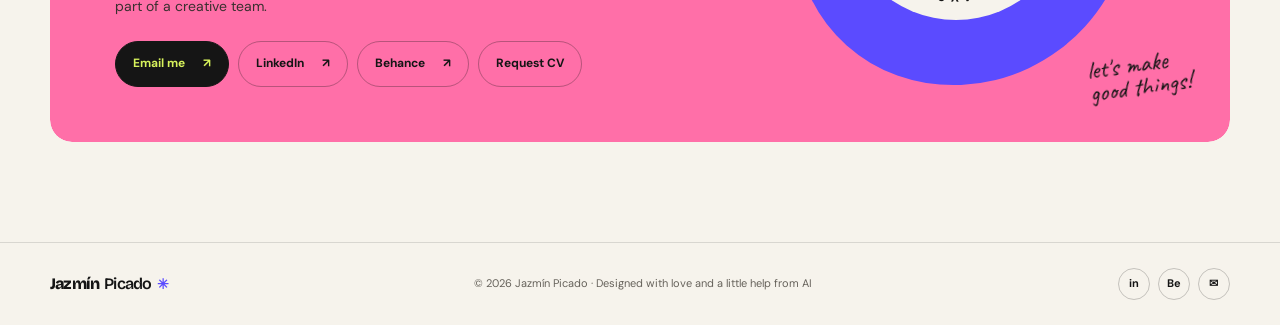
==== commit cab0d859: "Phone: put hero note on its own line so it fits every language Co-Authored-By: Claude Opus 5.5 <nore" ====
--- a/index.html
+++ b/index.html
@@ -21,9 +21,9 @@
     <link rel="preconnect" href="https://fonts.googleapis.com">
     <link rel="preconnect" href="https://fonts.gstatic.com" crossorigin>
     <link href="https://fonts.googleapis.com/css2?family=Bricolage+Grotesque:opsz,wght@12..96,600;12..96,700;12..96,800&family=Caveat:wght@600;700&family=DM+Sans:wght@400;500;600;700&display=swap" rel="stylesheet">
-    <link rel="stylesheet" href="styles.css?v=6">
+    <link rel="stylesheet" href="styles.css?v=7">
     <script>try { if (!matchMedia("(prefers-reduced-motion: reduce)").matches) document.documentElement.classList.add("motion"); } catch (e) {}</script>
-    <script src="app.js?v=6" defer></script>
+    <script src="app.js?v=7" defer></script>
   </head>
   <body>
     <a class="skip-link" href="#main" data-i18n="skip">Skip to content</a>
--- a/styles.css
+++ b/styles.css
@@ -316,7 +316,8 @@
   .orbit-sticker { width: 78px; height: 78px; right: -4px; }
   .orbit-sticker > span { font-size: 22px; }
   .hero-decor .hand-note { display: none; }
-  .hand-note-mobile { display: block; right: -6px; bottom: 44px; max-width: 76px; font-size: 19px; line-height: .95; text-align: center; }
+  .hero .hero-title h1 { margin-bottom: 2px; }
+  .hand-note-mobile { position: relative; right: auto; bottom: auto; display: block; width: fit-content; margin: 12px 2px 24px auto; font-size: 21px; line-height: 1; white-space: nowrap; transform: rotate(-6deg); }
   .sparkle-one { display: none; }
   .sparkle-two { top: 27%; right: 0; font-size: 24px; }
   .sparkle-three { bottom: 2%; left: 6%; }
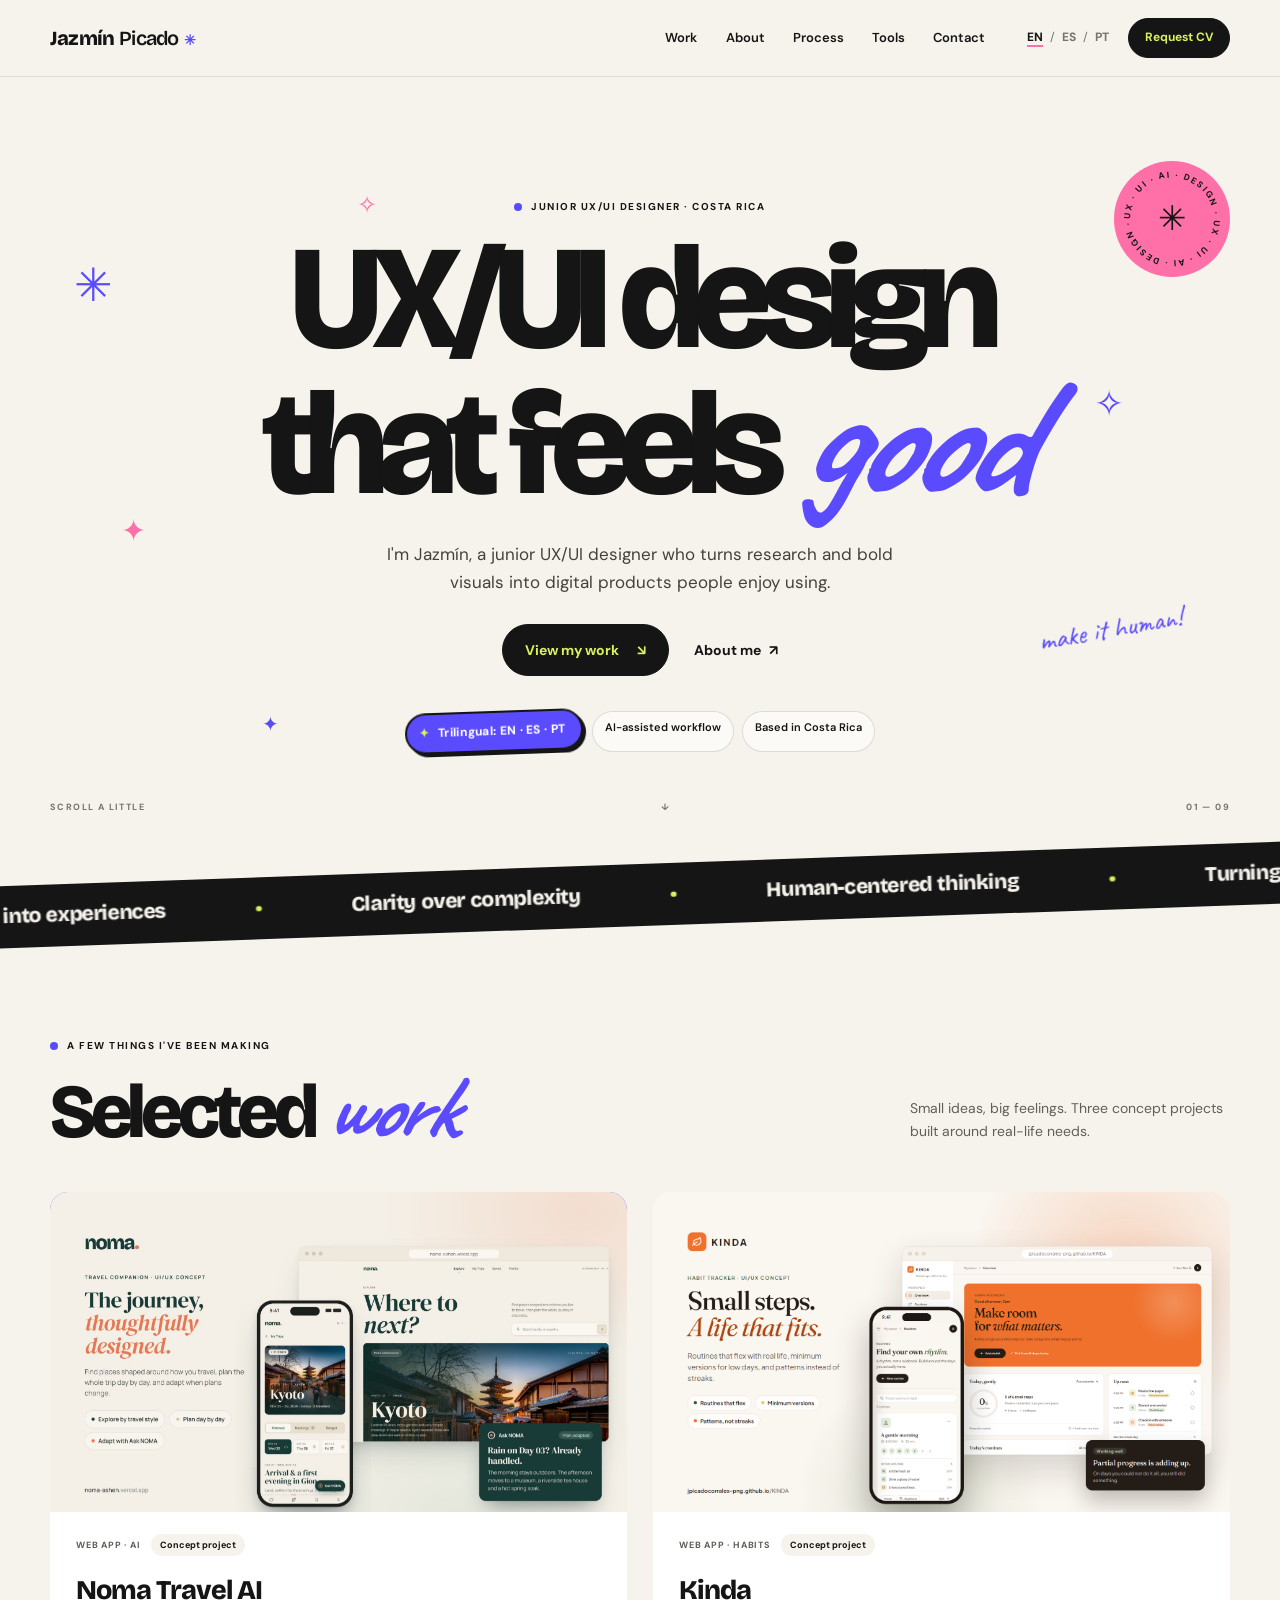
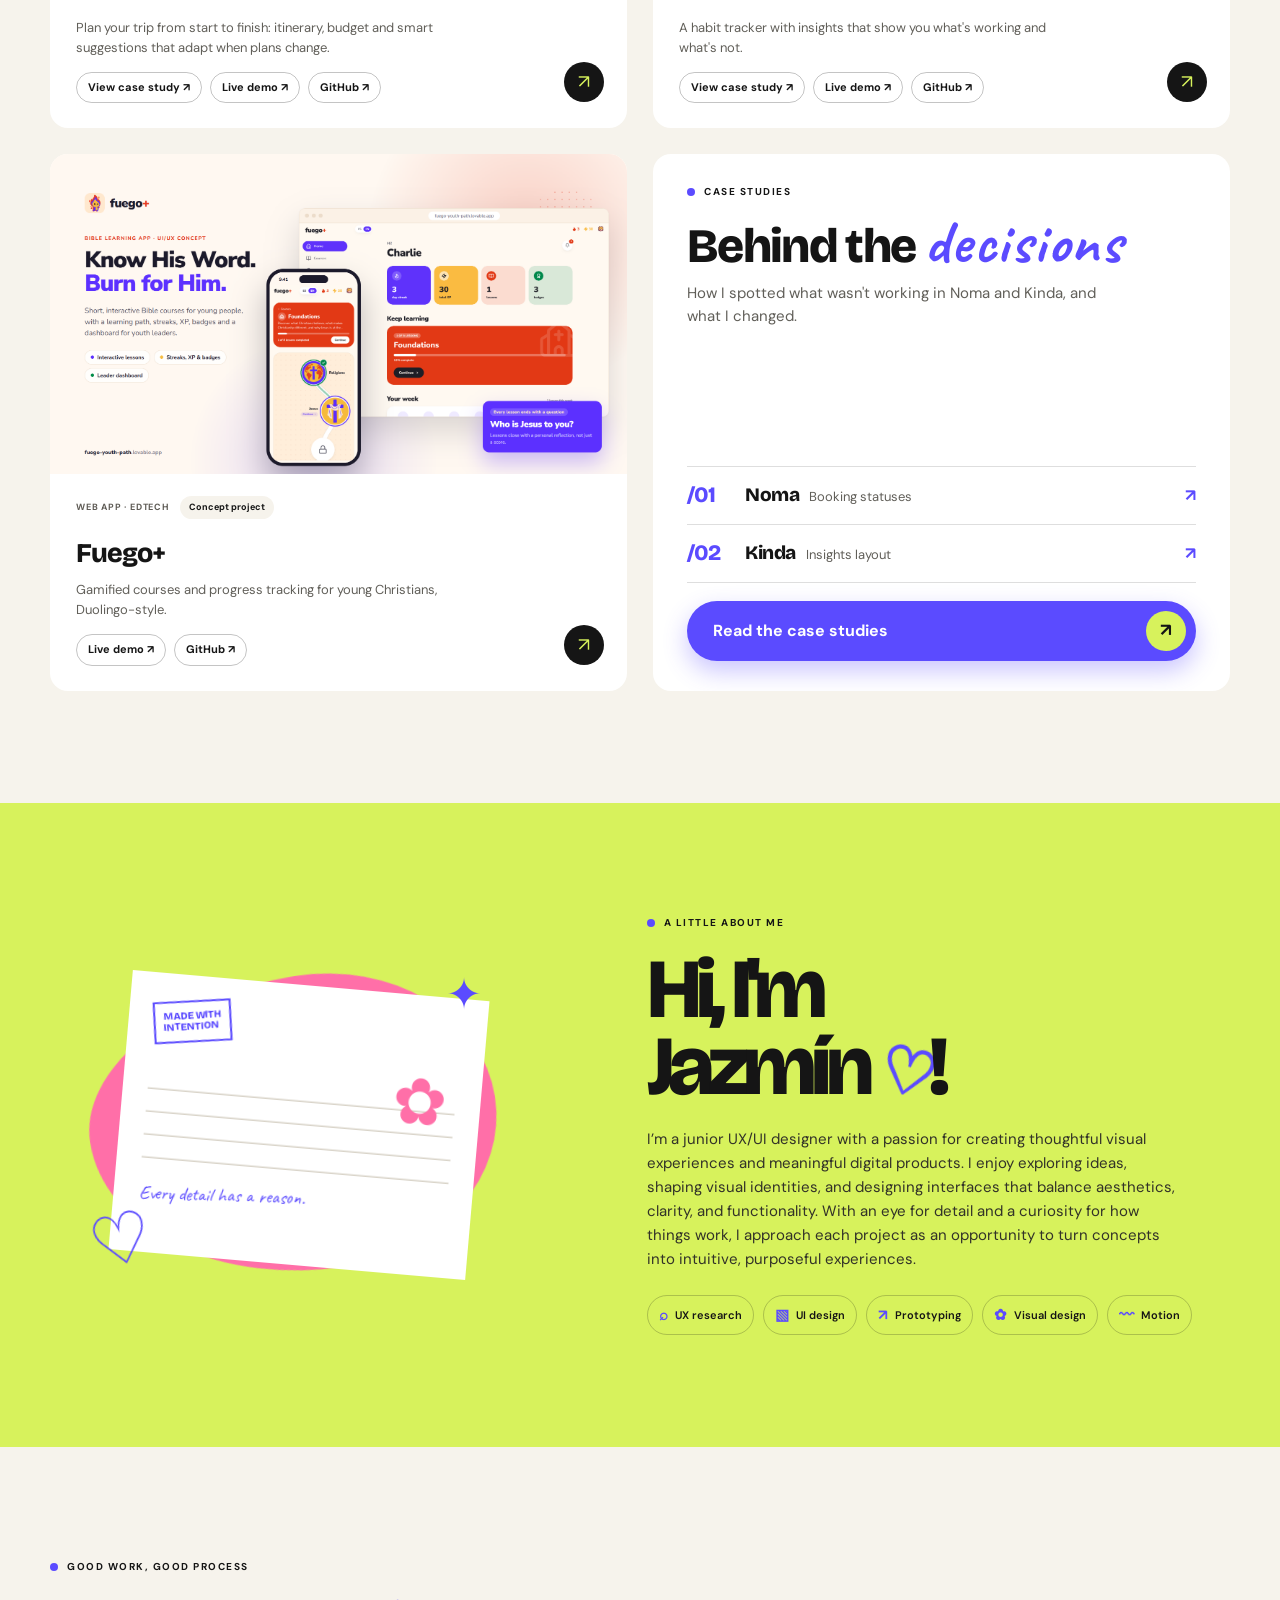
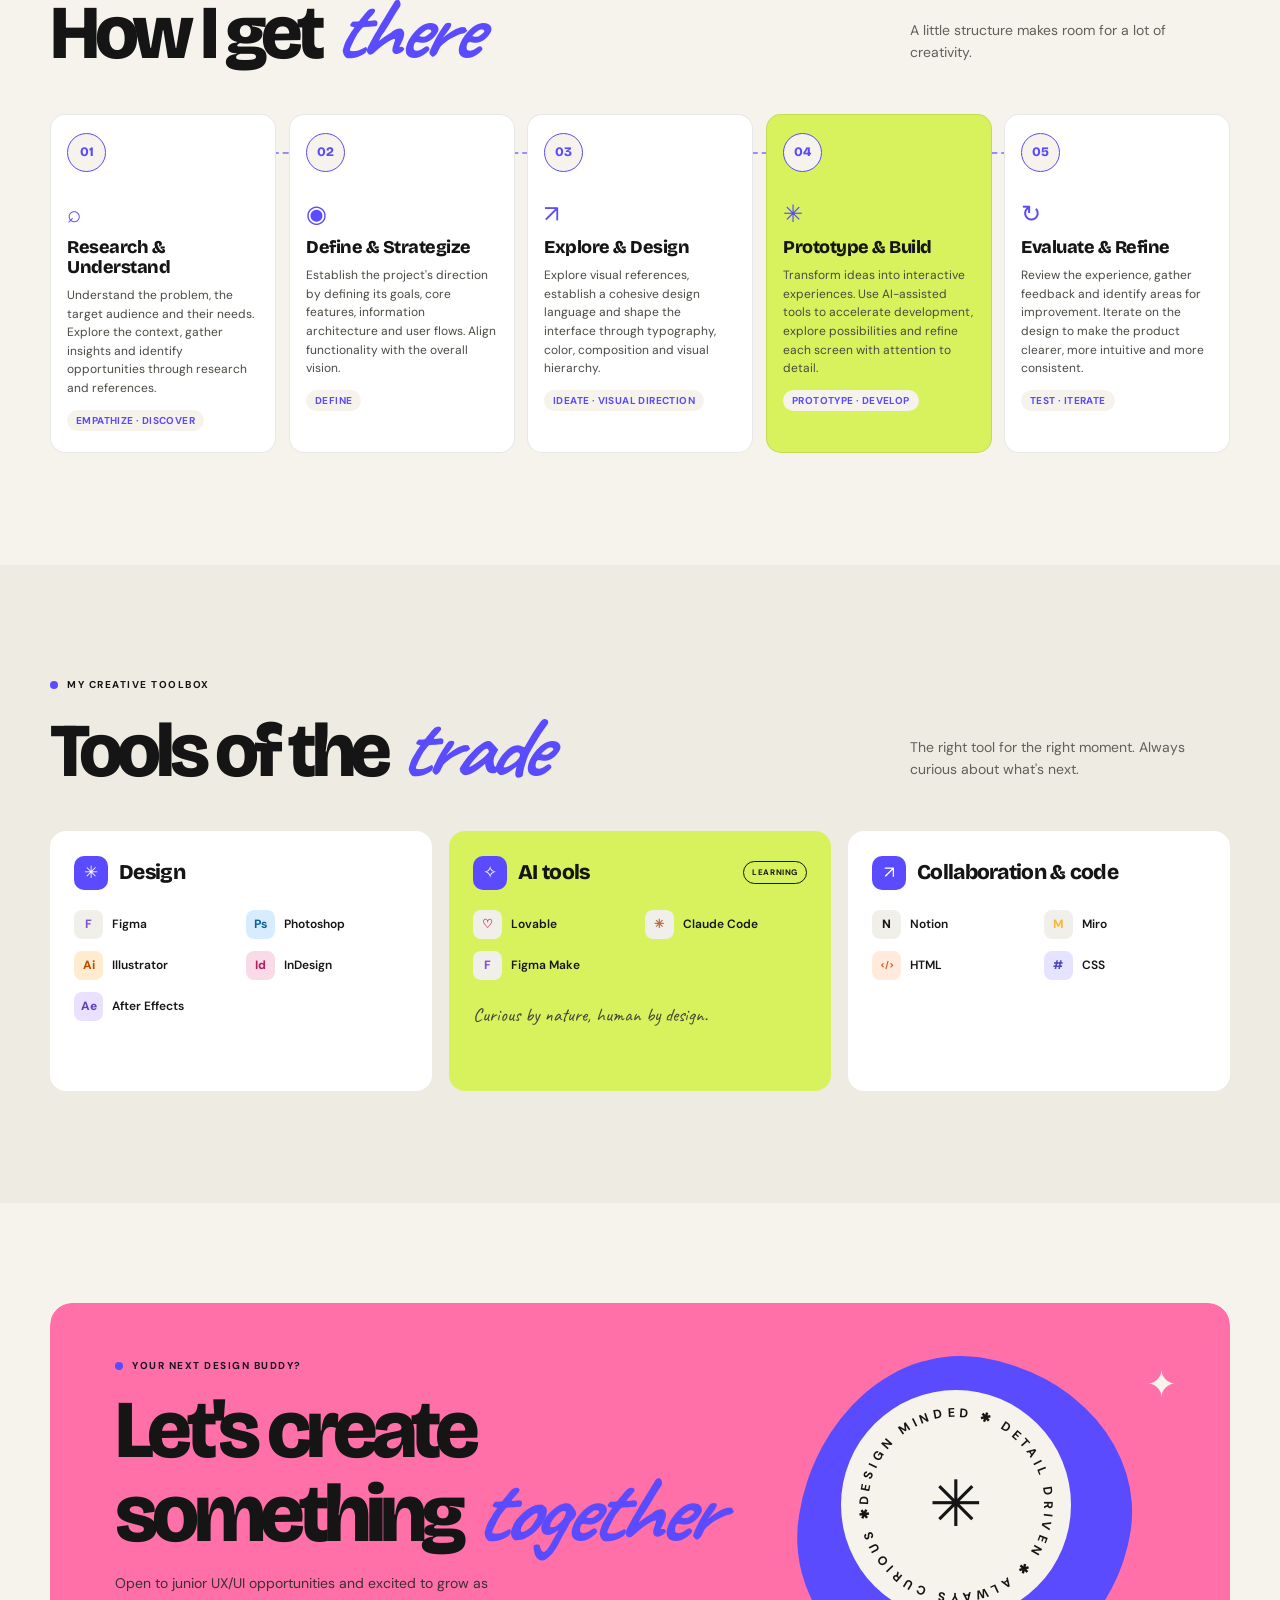
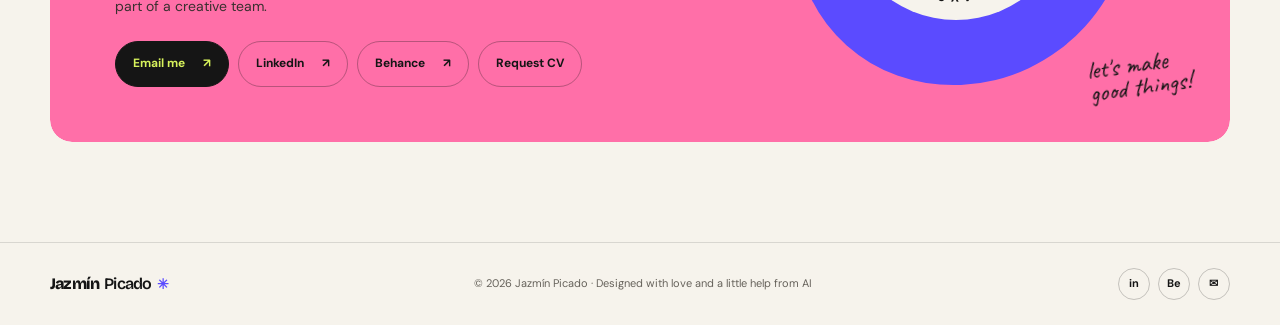
==== commit 78fb53cb: "Add case studies page with annotated wireframes New case-studies.html for Noma and Kinda with before" ====
--- a/index.html
+++ b/index.html
@@ -21,9 +21,9 @@
     <link rel="preconnect" href="https://fonts.googleapis.com">
     <link rel="preconnect" href="https://fonts.gstatic.com" crossorigin>
     <link href="https://fonts.googleapis.com/css2?family=Bricolage+Grotesque:opsz,wght@12..96,600;12..96,700;12..96,800&family=Caveat:wght@600;700&family=DM+Sans:wght@400;500;600;700&display=swap" rel="stylesheet">
-    <link rel="stylesheet" href="styles.css?v=7">
+    <link rel="stylesheet" href="styles.css?v=9">
     <script>try { if (!matchMedia("(prefers-reduced-motion: reduce)").matches) document.documentElement.classList.add("motion"); } catch (e) {}</script>
-    <script src="app.js?v=7" defer></script>
+    <script src="app.js?v=9" defer></script>
   </head>
   <body>
     <a class="skip-link" href="#main" data-i18n="skip">Skip to content</a>
@@ -106,19 +106,33 @@
               <a class="project-visual noma-visual" href="https://noma-ashen.vercel.app/" target="_blank" rel="noreferrer" aria-label="Open Noma Travel AI live demo">
                 <img class="project-shot" src="assets/noma-banner.jpg" alt="Noma travel companion shown on desktop and mobile: The journey, thoughtfully designed." width="2000" height="1125" loading="lazy">
               </a>
-              <div class="project-info"><div class="project-meta"><span data-i18n="nomaTag">WEB APP · AI</span><span class="concept-badge" data-i18n="concept">Concept project</span></div><h3>Noma Travel AI</h3><p data-i18n="nomaDesc">Plan your trip from start to finish: itinerary, budget and smart suggestions that adapt when plans change.</p><div class="project-sublinks"><a href="https://noma-ashen.vercel.app/" target="_blank" rel="noreferrer"><span data-i18n="liveDemo">Live demo</span> ↗︎</a><a href="https://github.com/jpicadocorrales-png/noma" target="_blank" rel="noreferrer"><span data-i18n="viewCode">GitHub</span> ↗︎</a></div><a class="project-link" href="https://noma-ashen.vercel.app/" target="_blank" rel="noreferrer" aria-label="Open Noma Travel AI live demo"><span aria-hidden="true">↗︎</span></a></div>
+              <div class="project-info"><div class="project-meta"><span data-i18n="nomaTag">WEB APP · AI</span><span class="concept-badge" data-i18n="concept">Concept project</span></div><h3>Noma Travel AI</h3><p data-i18n="nomaDesc">Plan your trip from start to finish: itinerary, budget and smart suggestions that adapt when plans change.</p><div class="project-sublinks"><a href="case-studies.html#noma"><span data-i18n="viewCaseStudy">View case study</span> ↗︎</a><a href="https://noma-ashen.vercel.app/" target="_blank" rel="noreferrer"><span data-i18n="liveDemo">Live demo</span> ↗︎</a><a href="https://github.com/jpicadocorrales-png/noma" target="_blank" rel="noreferrer"><span data-i18n="viewCode">GitHub</span> ↗︎</a></div><a class="project-link" href="https://noma-ashen.vercel.app/" target="_blank" rel="noreferrer" aria-label="Open Noma Travel AI live demo"><span aria-hidden="true">↗︎</span></a></div>
             </article>
             <article class="project-card project-kinda reveal">
               <a class="project-visual kinda-visual" href="https://jpicadocorrales-png.github.io/KINDA/" target="_blank" rel="noreferrer" aria-label="Open Kinda live demo">
                 <img class="project-shot" src="assets/kinda-banner.png" alt="Kinda habit tracker shown on desktop and mobile: Small steps. A life that fits." width="1600" height="900" loading="lazy">
               </a>
-              <div class="project-info"><div class="project-meta"><span data-i18n="kindaTag">WEB APP · HABITS</span><span class="concept-badge" data-i18n="concept">Concept project</span></div><h3>Kinda</h3><p data-i18n="kindaDesc">A habit tracker with insights that show you what's working and what's not.</p><div class="project-sublinks"><a href="https://jpicadocorrales-png.github.io/KINDA/" target="_blank" rel="noreferrer"><span data-i18n="liveDemo">Live demo</span> ↗︎</a><a href="https://github.com/jpicadocorrales-png/KINDA" target="_blank" rel="noreferrer"><span data-i18n="viewCode">GitHub</span> ↗︎</a></div><a class="project-link" href="https://jpicadocorrales-png.github.io/KINDA/" target="_blank" rel="noreferrer" aria-label="Open Kinda live demo"><span aria-hidden="true">↗︎</span></a></div>
+              <div class="project-info"><div class="project-meta"><span data-i18n="kindaTag">WEB APP · HABITS</span><span class="concept-badge" data-i18n="concept">Concept project</span></div><h3>Kinda</h3><p data-i18n="kindaDesc">A habit tracker with insights that show you what's working and what's not.</p><div class="project-sublinks"><a href="case-studies.html#kinda"><span data-i18n="viewCaseStudy">View case study</span> ↗︎</a><a href="https://jpicadocorrales-png.github.io/KINDA/" target="_blank" rel="noreferrer"><span data-i18n="liveDemo">Live demo</span> ↗︎</a><a href="https://github.com/jpicadocorrales-png/KINDA" target="_blank" rel="noreferrer"><span data-i18n="viewCode">GitHub</span> ↗︎</a></div><a class="project-link" href="https://jpicadocorrales-png.github.io/KINDA/" target="_blank" rel="noreferrer" aria-label="Open Kinda live demo"><span aria-hidden="true">↗︎</span></a></div>
             </article>
             <article class="project-card project-fuego reveal">
               <a class="project-visual fuego-visual" href="https://fuego-youth-path.lovable.app/" target="_blank" rel="noreferrer" aria-label="Open Fuego live demo">
                 <img class="project-shot" src="assets/fuego-banner.png" alt="Fuego+ Bible learning app shown on desktop and mobile: Know His Word. Burn for Him." width="1600" height="900" loading="lazy">
               </a>
               <div class="project-info"><div class="project-meta"><span data-i18n="fuegoTag">WEB APP · EDTECH</span><span class="concept-badge" data-i18n="concept">Concept project</span></div><h3>Fuego+</h3><p data-i18n="fuegoDesc">Gamified courses and progress tracking for young Christians, Duolingo-style.</p><div class="project-sublinks"><a href="https://fuego-youth-path.lovable.app/" target="_blank" rel="noreferrer"><span data-i18n="liveDemo">Live demo</span> ↗︎</a><a href="https://github.com/jpicadocorrales-png/fuego-youth-path" target="_blank" rel="noreferrer"><span data-i18n="viewCode">GitHub</span> ↗︎</a></div><a class="project-link" href="https://fuego-youth-path.lovable.app/" target="_blank" rel="noreferrer" aria-label="Open Fuego+ live demo"><span aria-hidden="true">↗︎</span></a></div>
+            </article>
+            <article class="project-card project-cs reveal">
+              <div>
+                <p class="eyebrow"><span class="eyebrow-dot"></span><span data-i18n="csEyebrow">CASE STUDIES</span></p>
+                <h3 data-i18n="csTitle">Behind the <em>decisions</em></h3>
+                <p class="project-cs-text" data-i18n="csCardText">How I spotted what wasn't working in Noma and Kinda, and what I changed.</p>
+              </div>
+              <div>
+                <ul class="project-cs-list">
+                  <li><a href="case-studies.html#noma"><span class="project-cs-num" aria-hidden="true">/01</span><span class="project-cs-name"><strong>Noma</strong><small data-i18n="csNomaShort">Booking statuses</small></span><span class="project-cs-go" aria-hidden="true">↗︎</span></a></li>
+                  <li><a href="case-studies.html#kinda"><span class="project-cs-num" aria-hidden="true">/02</span><span class="project-cs-name"><strong>Kinda</strong><small data-i18n="csKindaShort">Insights layout</small></span><span class="project-cs-go" aria-hidden="true">↗︎</span></a></li>
+                </ul>
+                <a class="project-cs-cta" href="case-studies.html"><span data-i18n="csCardCta">Read the case studies</span><span class="project-cs-cta-icon" aria-hidden="true">↗︎</span></a>
+              </div>
             </article>
           </div>
         </div>
--- a/styles.css
+++ b/styles.css
@@ -383,3 +383,169 @@
   *, *::before, *::after { scroll-behavior: auto !important; animation-duration: .01ms !important; animation-iteration-count: 1 !important; transition-duration: .01ms !important; }
   .reveal { opacity: 1; transform: none; }
 }
+
+/* ---------- Case studies ---------- */
+/* Home: third link on project cards wraps clear of the round arrow */
+.project-sublinks { flex-wrap: wrap; padding-right: 50px; }
+
+/* Home: entry card next to Fuego+ */
+.project-cs { display: flex; flex-direction: column; justify-content: space-between; gap: 22px; padding: 30px 34px; }
+.project-cs .eyebrow { margin-bottom: 14px; }
+.project-cs h3 { margin: 0 0 10px; font-size: clamp(38px, 4vw, 48px); font-weight: 800; letter-spacing: -.035em; line-height: 1.04; }
+.project-cs h3 em { color: var(--violet); font-family: var(--hand); font-size: 1.28em; font-style: normal; font-weight: 700; letter-spacing: .025em; line-height: .9; }
+.project-cs-text { max-width: 420px; margin: 0; color: var(--muted); font-size: 15px; line-height: 1.5; }
+.project-cs-list { margin: 0 0 18px; padding: 0; border-bottom: 1px solid rgba(21,21,21,.14); list-style: none; }
+.project-cs-list a { display: grid; grid-template-columns: 58px minmax(0, 1fr) 24px; align-items: center; padding-block: 11px; border-top: 1px solid rgba(21,21,21,.14); text-decoration: none; transition: color .2s ease; }
+.project-cs-list a:hover { color: var(--violet); }
+.project-cs-num { color: var(--violet); font-family: var(--display); font-size: 22px; font-weight: 800; letter-spacing: -1px; }
+.project-cs-name { display: flex; flex-wrap: wrap; align-items: baseline; gap: 0 10px; }
+.project-cs-name strong { font-family: var(--display); font-size: 19px; font-weight: 800; letter-spacing: -.4px; }
+.project-cs-name small { color: var(--muted); font-size: 13px; }
+.project-cs-go { color: var(--violet); font-size: 17px; font-weight: 700; text-align: right; transition: transform .2s ease; }
+.project-cs-list a:hover .project-cs-go { transform: translate(2px, -2px); }
+.project-cs-cta { display: flex; width: 100%; min-height: 60px; align-items: center; justify-content: space-between; gap: 12px; padding: 8px 10px 8px 26px; border-radius: 999px; background: var(--violet); box-shadow: 0 10px 24px rgba(91,75,255,.32); color: var(--white); font-size: 16px; font-weight: 700; line-height: 1.2; text-decoration: none; transition: transform .2s ease, background .2s ease, box-shadow .2s ease; }
+.project-cs-cta:hover { background: var(--ink); box-shadow: 0 10px 24px rgba(21,21,21,.24); transform: translateY(-3px); }
+.project-cs-cta-icon { display: grid; width: 40px; height: 40px; flex: 0 0 auto; place-items: center; border-radius: 50%; background: var(--lime); color: var(--ink); font-size: 18px; }
+
+/* Page hero */
+.cs-hero { padding-block: 88px 76px; }
+.cs-hero-inner { position: relative; }
+.cs-hero h1 { margin: 0 0 40px; font-size: clamp(58px, 7.4vw, 94px); font-weight: 800; letter-spacing: -.075em; line-height: .9; }
+.cs-hero-foot { display: flex; align-items: flex-end; justify-content: space-between; gap: 40px; }
+.cs-hero-intro { max-width: 480px; margin: 0; color: #44423e; font-size: 17px; line-height: 1.6; }
+.cs-jumps { display: flex; flex-wrap: wrap; justify-content: flex-end; gap: 10px; }
+.cs-sticker { top: -12px; }
+
+/* How I worked */
+.cs-worked { background: var(--lime); }
+.cs-worked .section-heading > p { color: #323228; }
+.cs-steps .process-card { min-height: 214px; }
+.cs-steps h3 { margin-top: 26px; }
+.cs-steps .process-card p { font-size: 13px; }
+@media (min-width: 901px) { .process-grid.cs-steps { grid-template-columns: repeat(4, minmax(0, 1fr)); } }
+
+/* Case layout */
+.cs-case-flip { background: #eeebe3; }
+.cs-case-head { display: flex; align-items: flex-end; gap: clamp(22px, 4vw, 54px); margin-bottom: 34px; }
+.cs-case-flip .cs-case-head { flex-direction: row-reverse; justify-content: space-between; }
+.cs-num { flex: 0 0 auto; color: var(--violet); font-family: var(--display); font-size: clamp(76px, 12vw, 170px); font-weight: 800; letter-spacing: -.08em; line-height: .8; }
+.cs-case-title .project-meta { flex-wrap: wrap; margin-bottom: 14px; }
+.cs-case-title .project-meta > span:first-child { color: var(--ink); font-size: 12px; font-weight: 800; letter-spacing: 0; }
+.cs-case-title h2 { max-width: 780px; margin: 0; font-size: clamp(40px, 5.2vw, 68px); font-weight: 800; letter-spacing: -.065em; line-height: .96; }
+.cs-facts { display: grid; grid-template-columns: repeat(3, minmax(0, 1fr)); gap: 24px; margin: 0 0 64px; padding-block: 18px; border-block: 1px solid rgba(21,21,21,.16); }
+.cs-facts dt { margin-bottom: 3px; color: var(--muted); font-size: 11px; font-weight: 700; }
+.cs-facts dd { margin: 0; font-size: 14px; font-weight: 600; line-height: 1.35; }
+.cs-split { display: grid; grid-template-columns: 1fr 2.6fr; gap: 30px; margin-bottom: 58px; }
+.cs-case-flip .cs-split { grid-template-columns: 2.6fr 1fr; }
+.cs-case-flip .cs-split .eyebrow { order: 2; justify-content: flex-end; }
+.cs-lead { margin: 0; font-size: clamp(18px, 1.9vw, 23px); line-height: 1.5; }
+.cs-lead mark { padding: .06em .28em; border-radius: 5px; background: var(--lime); color: var(--ink); -webkit-box-decoration-break: clone; box-decoration-break: clone; }
+
+.cs-case .concept-badge { background: var(--white); }
+.cs-split .eyebrow { align-self: start; margin: .55em 0 0; }
+.cs-more h2 em { margin-right: .14em; }
+
+/* Images and notes */
+.cs-figure { display: grid; grid-template-columns: minmax(0, 2.15fr) minmax(0, 1fr); align-items: start; gap: 30px; }
+.cs-case-flip .cs-figure { grid-template-columns: minmax(0, 1fr) minmax(0, 2.15fr); }
+.cs-case-flip .cs-figure > .cs-notes-wrap { order: -1; }
+.cs-frame { position: relative; border-radius: 18px; background: var(--white); box-shadow: 0 16px 40px rgba(21,21,21,.09); }
+.cs-zoom { display: block; width: 100%; padding: 0; overflow: hidden; border: 1px solid rgba(21,21,21,.1); border-radius: inherit; background: var(--white); cursor: zoom-in; }
+.cs-zoom img { display: block; width: 100%; height: auto; }
+.cs-marker { position: absolute; z-index: 2; display: grid; width: 30px; height: 30px; padding: 0; place-items: center; border: 2px solid var(--white); border-radius: 50%; background: var(--violet); box-shadow: 0 3px 10px rgba(21,21,21,.3); color: var(--white); cursor: pointer; font-family: var(--display); font-size: 13px; font-weight: 800; line-height: 1; transform: translate(-50%, -50%); transition: background .2s ease, color .2s ease, scale .2s ease; }
+.cs-marker::after { position: absolute; inset: -8px; border-radius: 50%; content: ""; }
+.cs-marker.is-active { background: var(--lime); color: var(--ink); scale: 1.2; }
+.cs-notes { display: grid; gap: 8px; margin: 0; padding: 0; list-style: none; }
+.cs-notes[hidden] { display: none; }
+.cs-notes li { display: flex; gap: 11px; padding: 11px 12px; border-radius: 12px; font-size: 14px; line-height: 1.42; transition: background .2s ease; }
+.cs-notes li.is-active { background: var(--lime); }
+.cs-note-num { display: grid; width: 24px; height: 24px; flex: 0 0 auto; place-items: center; border-radius: 50%; background: var(--violet); color: var(--white); font-family: var(--display); font-size: 11px; font-weight: 800; }
+.cs-chip { display: inline-block; margin: 0 0 12px; padding: 5px 12px; border-radius: 999px; background: var(--ink); color: var(--lime); font-size: 11px; font-weight: 700; }
+
+/* Noma: Before / After */
+.cs-compare { margin-bottom: 58px; }
+.cs-compare-bar { display: flex; align-items: center; gap: 16px; margin-bottom: 16px; }
+.cs-toggle { display: inline-flex; padding: 4px; border: 1px solid var(--ink); border-radius: 999px; background: var(--white); }
+.cs-toggle button { min-width: 88px; min-height: 40px; padding: 0 18px; border: 0; border-radius: 999px; background: transparent; color: var(--ink); cursor: pointer; font-size: 13px; font-weight: 700; transition: background .2s ease, color .2s ease; }
+.cs-toggle button[aria-pressed="true"] { background: var(--ink); color: var(--lime); }
+.cs-try { color: var(--violet); font-family: var(--hand); font-size: 25px; line-height: 1; transform: rotate(-6deg); }
+.cs-stage { position: relative; aspect-ratio: 1280 / 832; }
+.cs-state { position: absolute; inset: 0; visibility: hidden; opacity: 0; transition: opacity .45s ease, visibility 0s linear .45s; }
+.cs-state.is-active { z-index: 1; visibility: visible; opacity: 1; transition: opacity .45s ease, visibility 0s; }
+
+/* Kinda: sequence */
+.cs-single { margin-bottom: 52px; }
+.cs-sequence { display: grid; grid-template-columns: minmax(0, 1fr) 92px minmax(0, 1fr); align-items: start; gap: 12px; margin-bottom: 58px; }
+.cs-step-shot .cs-notes { margin-top: 16px; }
+.cs-connector { display: flex; flex-direction: column; align-items: center; gap: 4px; margin-top: 130px; color: var(--violet); font-family: var(--hand); font-size: 21px; font-weight: 700; line-height: 1; text-align: center; }
+.cs-connector-arrow { font-family: var(--display); font-size: 40px; line-height: 1; }
+
+/* Decision + result */
+.cs-outcome { display: grid; grid-template-columns: minmax(0, 1.75fr) minmax(0, 1fr); gap: 18px; margin-bottom: 30px; }
+.cs-case-flip .cs-outcome { grid-template-columns: minmax(0, 1fr) minmax(0, 1.75fr); }
+.cs-panel { padding: 30px; border-radius: 18px; background: var(--white); }
+.cs-panel-result { background: var(--ink); color: var(--cream); }
+.cs-panel-result .eyebrow-dot { background: var(--lime); }
+.cs-panel-lead { margin-bottom: 20px; font-family: var(--display); font-size: 24px; font-weight: 700; letter-spacing: -.8px; line-height: 1.16; }
+.cs-panel-end { margin: 20px 0 0; color: var(--muted); font-size: 14px; }
+.cs-status-list, .cs-decisions, .cs-results { display: grid; gap: 12px; margin: 0; padding: 0; list-style: none; }
+.cs-status-list li { display: grid; grid-template-columns: 96px minmax(0, 1fr); align-items: start; gap: 14px; font-size: 14px; line-height: 1.45; }
+.cs-status { justify-self: start; padding: 3px 11px; border: 1px solid transparent; border-radius: 999px; font-size: 12px; font-weight: 700; }
+.cs-status-paid { background: var(--lime); }
+.cs-status-reserved { border-color: var(--violet); color: var(--violet); }
+.cs-status-pending { background: var(--pink); }
+.cs-decisions li, .cs-results li { position: relative; padding-left: 24px; font-size: 14px; line-height: 1.45; }
+.cs-decisions li::before, .cs-results li::before { position: absolute; left: 0; color: var(--violet); content: "✦"; }
+.cs-results li::before { color: var(--lime); }
+.cs-links { display: flex; flex-wrap: wrap; gap: 10px; }
+
+/* Larger image view */
+.has-lightbox { overflow: hidden; }
+.cs-lightbox { width: min(1280px, calc(100vw - 32px)); max-width: none; max-height: calc(100vh - 32px); padding: 0; overflow: auto; border: 0; border-radius: 16px; background: var(--white); }
+.cs-lightbox::backdrop { background: rgba(21,21,21,.78); }
+.cs-lightbox img { display: block; width: 100%; height: auto; }
+.cs-lightbox-close { position: sticky; z-index: 1; top: 12px; display: grid; float: right; width: 44px; height: 44px; margin: 12px 12px -56px 0; place-items: center; border: 0; border-radius: 50%; background: var(--ink); color: var(--lime); cursor: pointer; font-size: 26px; line-height: 1; }
+
+/* Case studies page: same open title style as the home card */
+.cs-hero h1, .cs-worked h2, .cs-case-title h2, .cs-more h2 { letter-spacing: -.035em; }
+.cs-hero h1 em, .cs-worked h2 em, .cs-case-title h2 em, .cs-more h2 em { font-size: 1.28em; font-style: normal; letter-spacing: .025em; line-height: .9; }
+
+@media (max-width: 900px) {
+  .process-grid.cs-steps { grid-template-columns: repeat(2, minmax(0, 1fr)); }
+  .cs-hero-foot { display: grid; gap: 26px; }
+  .cs-jumps { justify-content: flex-start; }
+  .cs-figure, .cs-case-flip .cs-figure { grid-template-columns: minmax(0, 1fr); gap: 18px; }
+  .cs-case-flip .cs-figure > .cs-notes-wrap { order: 0; }
+  .cs-sequence { grid-template-columns: minmax(0, 1fr); gap: 18px; }
+  .cs-connector { flex-direction: row; justify-content: center; gap: 10px; margin-top: 0; }
+  .cs-connector-arrow { transform: rotate(90deg); }
+  .cs-outcome, .cs-case-flip .cs-outcome { grid-template-columns: minmax(0, 1fr); }
+  .cs-case-flip .cs-outcome .cs-panel-result { order: 2; }
+  .cs-split, .cs-case-flip .cs-split { grid-template-columns: minmax(0, 1fr); gap: 14px; }
+  .cs-split .eyebrow { margin: 0; }
+  .cs-case-flip .cs-split .eyebrow { order: 0; justify-content: flex-start; }
+}
+@media (max-width: 700px) { .cs-sticker { display: none; } }
+@media (max-width: 600px) {
+  .project-cs { padding: 26px 22px; }
+  .project-cs-cta { padding-left: 22px; font-size: 15px; }
+  .cs-hero { padding-block: 54px 50px; }
+  .cs-hero h1 { margin-bottom: 26px; font-size: clamp(44px, 13.5vw, 76px); }
+  .cs-hero-intro { font-size: 15px; }
+  .cs-jumps .button { width: 100%; justify-content: space-between; }
+  .process-grid.cs-steps { grid-template-columns: minmax(0, 1fr); }
+  .cs-steps .process-card { min-height: auto; }
+  .cs-steps h3 { margin-top: 16px; }
+  .cs-case-head, .cs-case-flip .cs-case-head { display: block; }
+  .cs-num { display: block; margin-bottom: 20px; }
+  .cs-facts { grid-template-columns: minmax(0, 1fr); gap: 12px; margin-bottom: 42px; }
+  .cs-split, .cs-compare, .cs-single, .cs-sequence { margin-bottom: 40px; }
+  .cs-lead { font-size: 17px; }
+  .cs-frame { border-radius: 12px; }
+  .cs-marker { width: 24px; height: 24px; border-width: 1.5px; font-size: 11px; }
+  .cs-marker::after { inset: -10px; }
+  .cs-notes li { padding: 9px 8px; }
+  .cs-panel { padding: 24px 22px; }
+  .cs-panel-lead { font-size: 21px; }
+  .cs-status-list li { grid-template-columns: minmax(0, 1fr); gap: 6px; }
+}
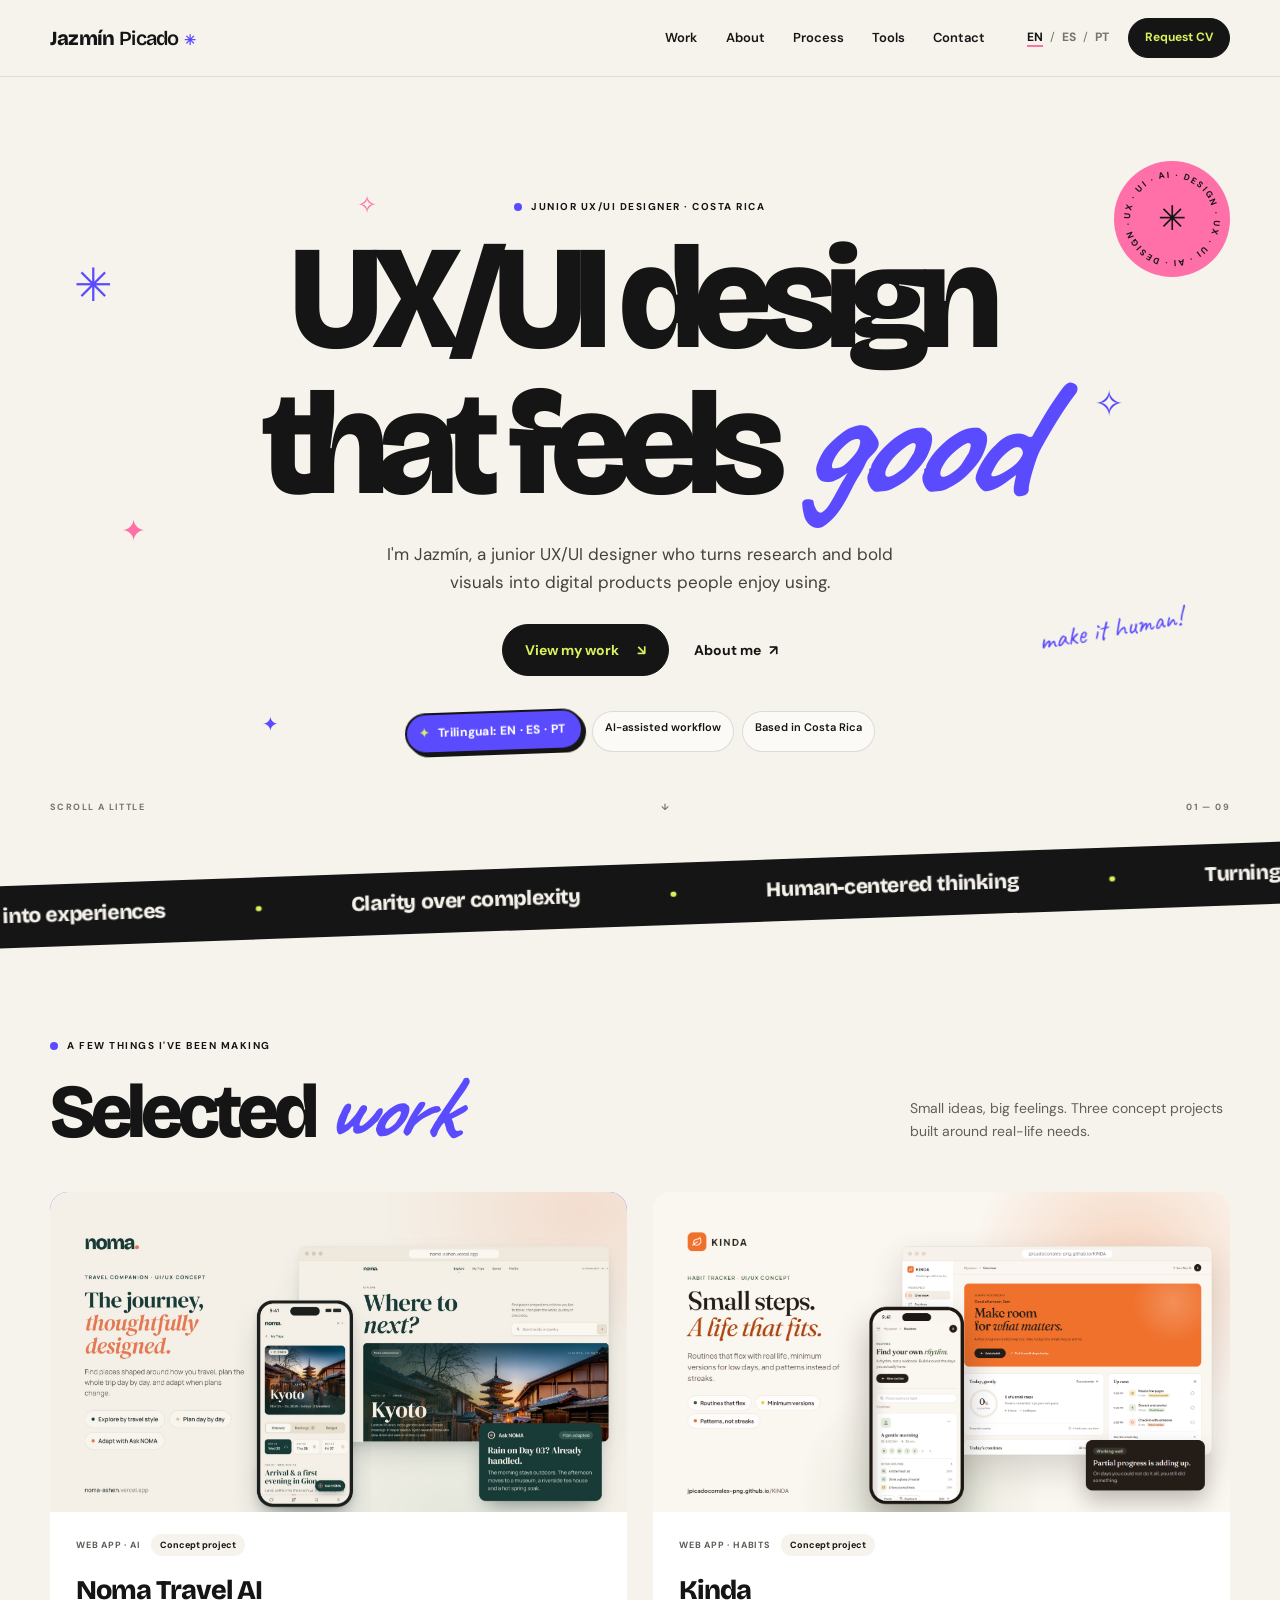
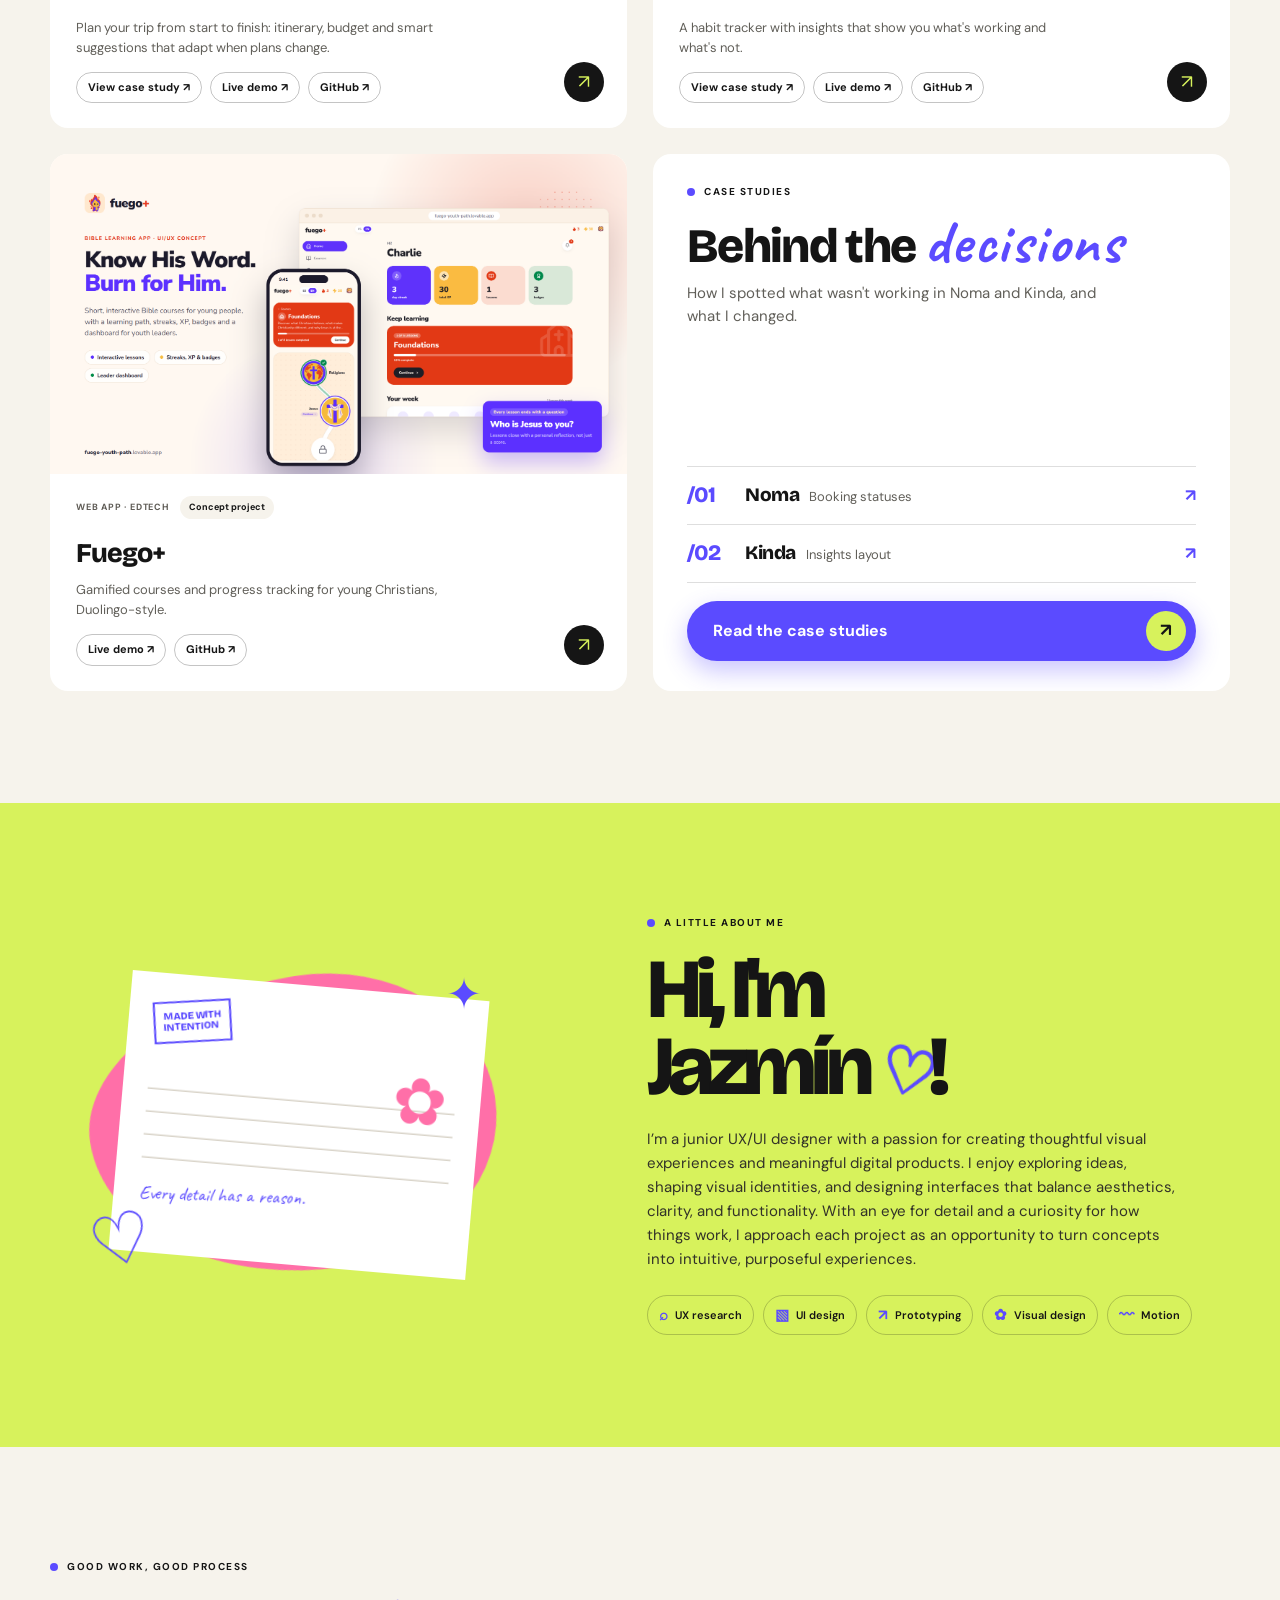
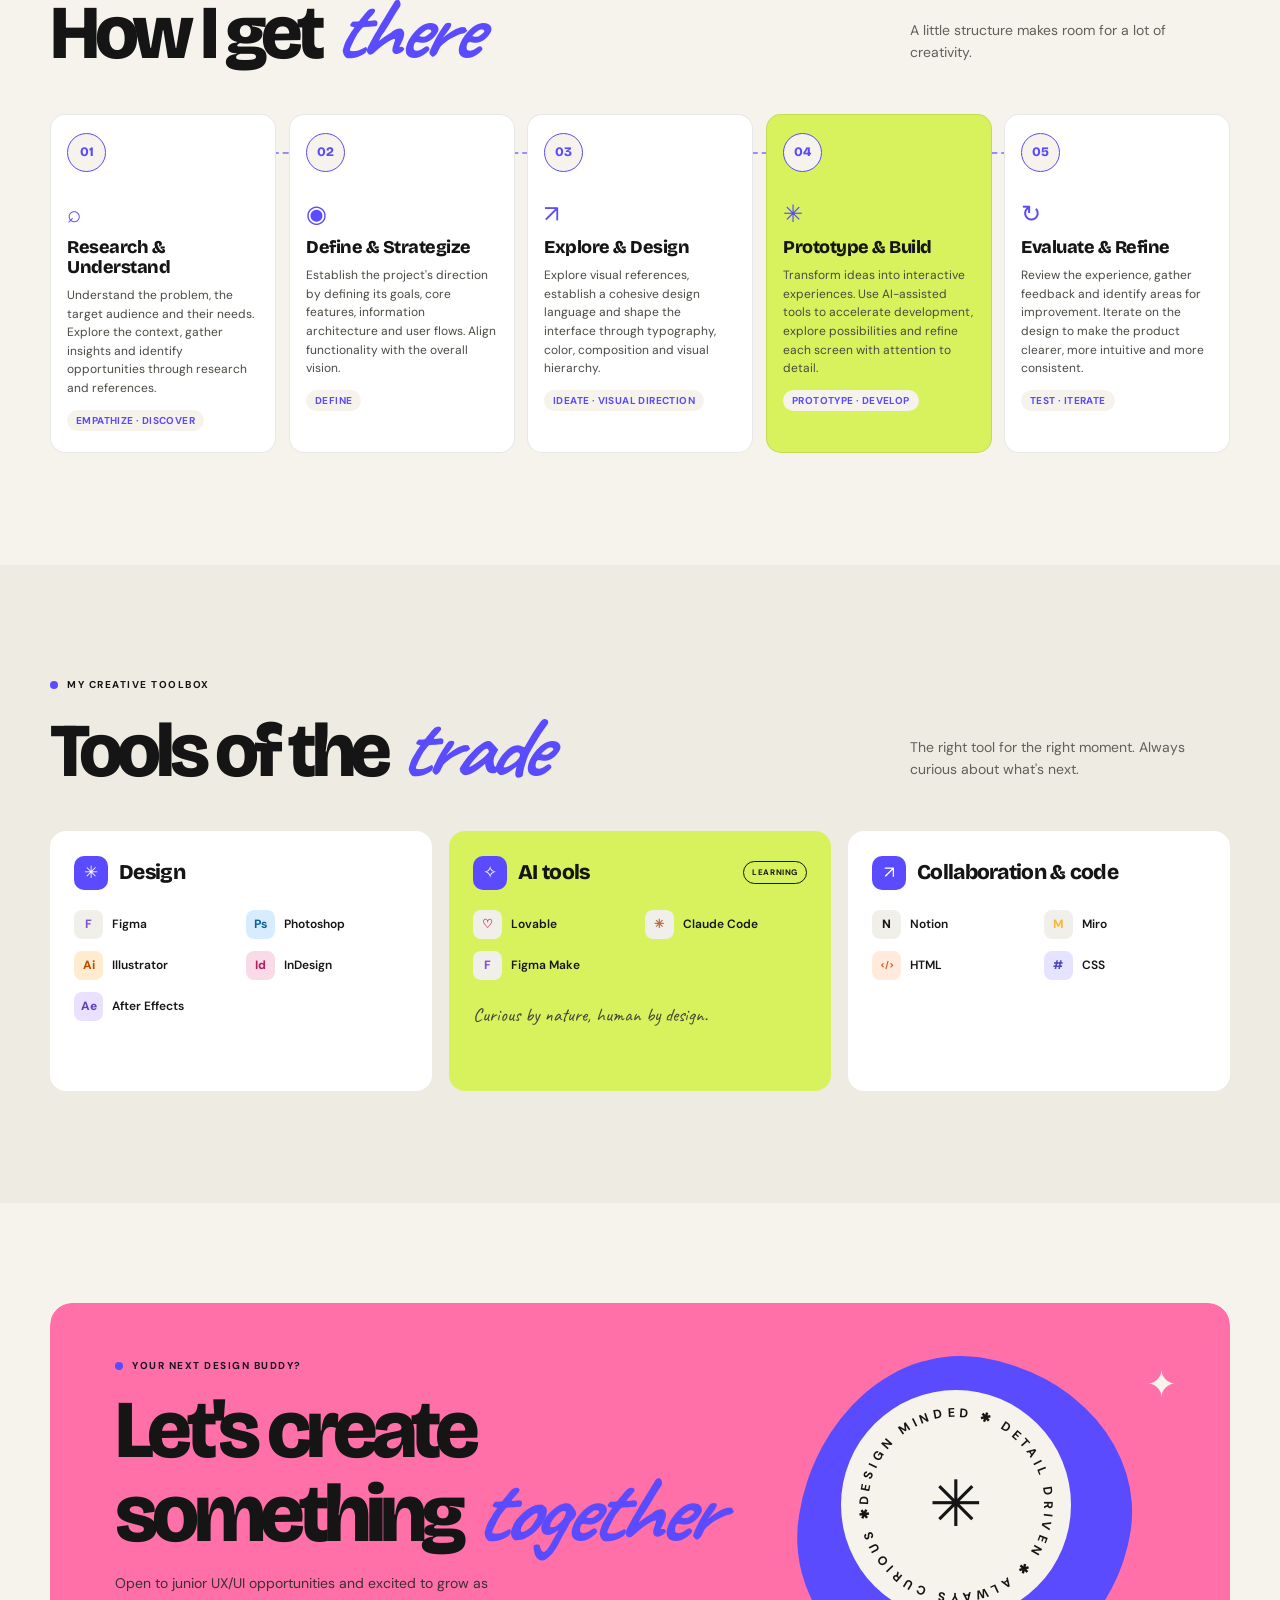
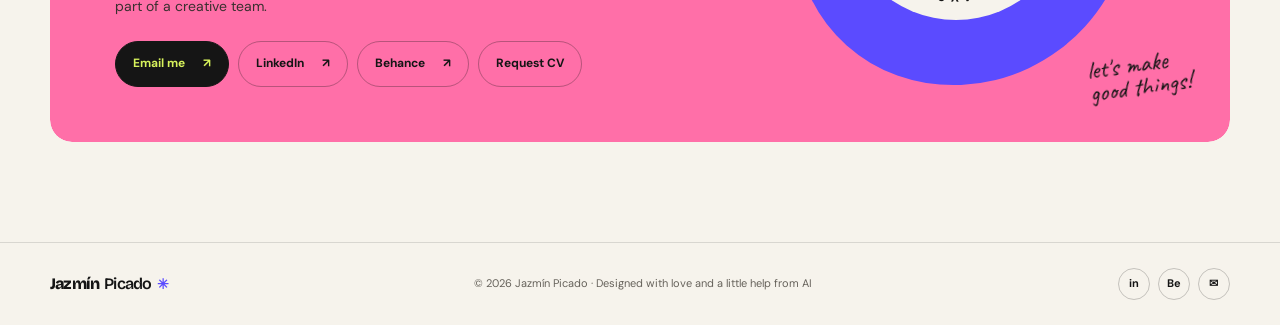
==== commit e320c06f: "Add dynamic animations to the case studies page Sequenced hero, wiped case numbers, marker-style hig" ====
--- a/index.html
+++ b/index.html
@@ -21,9 +21,9 @@
     <link rel="preconnect" href="https://fonts.googleapis.com">
     <link rel="preconnect" href="https://fonts.gstatic.com" crossorigin>
     <link href="https://fonts.googleapis.com/css2?family=Bricolage+Grotesque:opsz,wght@12..96,600;12..96,700;12..96,800&family=Caveat:wght@600;700&family=DM+Sans:wght@400;500;600;700&display=swap" rel="stylesheet">
-    <link rel="stylesheet" href="styles.css?v=9">
+    <link rel="stylesheet" href="styles.css?v=10">
     <script>try { if (!matchMedia("(prefers-reduced-motion: reduce)").matches) document.documentElement.classList.add("motion"); } catch (e) {}</script>
-    <script src="app.js?v=9" defer></script>
+    <script src="app.js?v=10" defer></script>
   </head>
   <body>
     <a class="skip-link" href="#main" data-i18n="skip">Skip to content</a>
--- a/styles.css
+++ b/styles.css
@@ -549,3 +549,125 @@
   .cs-panel-lead { font-size: 21px; }
   .cs-status-list li { grid-template-columns: minmax(0, 1fr); gap: 6px; }
 }
+
+/* ---------- Case studies: motion ---------- */
+/* Reading progress */
+.cs-progress { position: absolute; right: 0; bottom: -1px; left: 0; height: 3px; pointer-events: none; }
+.cs-progress span { display: block; height: 100%; background: var(--violet); transform: scaleX(0); transform-origin: left center; }
+
+/* Before / After: the dark pill slides between the two options */
+.cs-toggle { position: relative; display: inline-grid; grid-template-columns: 1fr 1fr; }
+.cs-toggle::before { position: absolute; top: 4px; bottom: 4px; left: 4px; width: calc(50% - 4px); border-radius: 999px; background: var(--ink); content: ""; transition: translate .45s cubic-bezier(.34, 1.2, .64, 1); }
+.cs-toggle[data-current="after"]::before { translate: 100% 0; }
+.cs-toggle button { position: relative; z-index: 1; }
+.cs-toggle button[aria-pressed="true"] { background: transparent; }
+.cs-try { transition: opacity .4s ease; }
+.cs-compare.has-toggled .cs-try { opacity: 0; }
+.cs-zoom img { transition: transform .6s var(--ease-out); }
+.cs-zoom:hover img { transform: scale(1.018); }
+
+/* Hero: each piece arrives in order */
+.motion .cs-hero-inner.is-visible { animation: none; }
+.motion .cs-hero-inner.is-visible .eyebrow { animation: cs-slide .7s var(--ease-out) backwards; }
+.motion .cs-hero-inner.is-visible .cs-hero-intro { animation: rise .85s var(--ease-out) .45s backwards; }
+.motion .cs-hero-inner.is-visible .cs-jumps .button { animation: cs-lift .8s var(--ease-spring) .62s backwards; }
+.motion .cs-hero-inner.is-visible .cs-jumps .button:nth-child(2) { animation-delay: .74s; }
+.motion .cs-hero-inner.is-visible .cs-sticker { animation: pop 1s var(--ease-spring) .8s backwards; }
+@keyframes cs-slide { from { opacity: 0; translate: -22px 0; } }
+@keyframes cs-lift { from { opacity: 0; translate: 0 20px; scale: .94; } }
+
+/* How I worked: the numbers land after each card */
+.motion .cs-steps .process-card.is-visible .step-number { animation: pop .7s var(--ease-spring) backwards; animation-delay: calc(var(--i, 0) * 110ms + 520ms); }
+
+/* Case header: the big number is wiped in from its side */
+.motion .cs-case-head.is-visible { animation: none; }
+.motion .cs-case-head.is-visible .cs-num { animation: cs-wipe-left 1.1s var(--ease-out) backwards; }
+.motion .cs-case-flip .cs-case-head.is-visible .cs-num { animation-name: cs-wipe-right; }
+.motion .cs-case-head.is-visible .project-meta { animation: cs-slide .7s var(--ease-out) .2s backwards; }
+@keyframes cs-wipe-left { from { opacity: 0; clip-path: inset(-10% 100% -10% -10%); } 30% { opacity: 1; } to { clip-path: inset(-10% -10% -10% -10%); } }
+@keyframes cs-wipe-right { from { opacity: 0; clip-path: inset(-10% -10% -10% 100%); } 30% { opacity: 1; } to { clip-path: inset(-10% -10% -10% -10%); } }
+
+/* Facts: the row is drawn across, then the three values rise */
+.motion .cs-facts.is-visible { animation: cs-draw 1s var(--ease-out) backwards; }
+.motion .cs-facts.is-visible > div { animation: cs-lift .7s var(--ease-out) backwards; animation-delay: .25s; }
+.motion .cs-facts.is-visible > div:nth-child(2) { animation-delay: .35s; }
+.motion .cs-facts.is-visible > div:nth-child(3) { animation-delay: .45s; }
+@keyframes cs-draw { from { clip-path: inset(0 100% 0 0); } to { clip-path: inset(0 0 0 0); } }
+
+/* Problem: the key phrase gets highlighted as if with a marker */
+.motion .cs-split.is-visible { animation: rise .85s var(--ease-out) backwards; }
+.motion .cs-lead mark { background: linear-gradient(var(--lime), var(--lime)) no-repeat left center / 100% 100%; }
+.motion .cs-split.is-visible .cs-lead mark { animation: cs-highlight 1s var(--ease-out) .55s backwards; }
+@keyframes cs-highlight { from { background-size: 0% 100%; } }
+
+/* Wireframes: image is uncovered, then markers land one by one and their notes follow */
+.cs-step-shot { --delay: calc(var(--i, 0) * .16s); }
+.cs-compare, .cs-single { --delay: 0s; }
+.cs-compare.has-toggled { --first: .12s; }
+.motion .cs-compare.is-visible, .motion .cs-single.is-visible, .motion .cs-step-shot.is-visible { animation: none; }
+.motion .cs-compare.is-visible .cs-compare-bar { animation: cs-slide .7s var(--ease-out) backwards; }
+.motion .cs-compare.is-visible .cs-try { animation: pop .7s var(--ease-spring) .55s backwards, cs-wiggle 1.1s ease-in-out 1.6s 2; }
+.motion .cs-single.is-visible .cs-chip, .motion .cs-step-shot.is-visible .cs-chip { animation: pop .6s var(--ease-spring) var(--delay) backwards; }
+.motion .cs-compare.is-visible:not(.has-toggled) .cs-state.is-active .cs-zoom,
+.motion .cs-single.is-visible .cs-zoom,
+.motion .cs-step-shot.is-visible .cs-zoom { animation: cs-unveil 1.1s var(--ease-out) var(--delay) backwards; }
+.motion .cs-compare.is-visible:not(.has-toggled) .cs-state.is-active .cs-zoom img,
+.motion .cs-single.is-visible .cs-zoom img,
+.motion .cs-step-shot.is-visible .cs-zoom img { animation: cs-settle 1.5s var(--ease-out) var(--delay) backwards; }
+.motion .cs-compare.has-toggled .cs-state.is-active .cs-zoom img { animation: cs-settle .7s var(--ease-out) backwards; }
+.cs-frame .cs-marker:nth-child(3) { --m: 1; }
+.cs-frame .cs-marker:nth-child(4) { --m: 2; }
+.cs-frame .cs-marker:nth-child(5) { --m: 3; }
+.cs-notes li:nth-child(2) { --m: 1; }
+.cs-notes li:nth-child(3) { --m: 2; }
+.cs-notes li:nth-child(4) { --m: 3; }
+.motion .cs-compare.is-visible .cs-state.is-active .cs-marker,
+.motion .cs-single.is-visible .cs-marker,
+.motion .cs-step-shot.is-visible .cs-marker { animation: cs-marker .6s var(--ease-spring) backwards; animation-delay: calc(var(--first, .75s) + var(--delay) + var(--m, 0) * .14s); }
+.motion .cs-compare.is-visible .cs-notes li,
+.motion .cs-single.is-visible .cs-notes li,
+.motion .cs-step-shot.is-visible .cs-notes li { animation: cs-note .6s var(--ease-out) backwards; animation-delay: calc(var(--first, .75s) + var(--delay) + .06s + var(--m, 0) * .14s); }
+.cs-marker::before { position: absolute; inset: -2px; border: 2px solid var(--violet); border-radius: 50%; content: ""; opacity: 0; pointer-events: none; }
+.motion .cs-compare.is-visible .cs-state.is-active .cs-marker::before,
+.motion .cs-single.is-visible .cs-marker::before,
+.motion .cs-step-shot.is-visible .cs-marker::before { animation: cs-ring .95s ease-out; animation-delay: calc(var(--first, .75s) + var(--delay) + .2s + var(--m, 0) * .14s); }
+@keyframes cs-unveil { from { clip-path: inset(100% 0 0 0 round 18px); } to { clip-path: inset(0 0 0 0 round 18px); } }
+@keyframes cs-settle { from { scale: 1.09; } }
+@keyframes cs-marker { from { opacity: 0; scale: 0; rotate: -50deg; } }
+@keyframes cs-note { from { opacity: 0; translate: 16px 0; } }
+@keyframes cs-ring { 0% { opacity: .7; scale: 1; } 100% { opacity: 0; scale: 2.1; } }
+@keyframes cs-wiggle { 0%, 100% { rotate: 0deg; } 25% { rotate: 6deg; } 75% { rotate: -6deg; } }
+
+/* Kinda: the arrow keeps pointing to the next screen */
+.cs-connector { --nudge: 9px 0; }
+.motion .cs-connector.is-visible { animation: rise .8s var(--ease-out) .35s backwards; }
+.motion .cs-connector.is-visible .cs-connector-arrow { animation: cs-nudge 2.2s ease-in-out 1.2s infinite; }
+@keyframes cs-nudge { 0%, 100% { translate: 0 0; } 50% { translate: var(--nudge); } }
+
+/* Decision and result arrive from opposite sides, with their content in sequence */
+.motion .cs-panel.is-visible { animation: cs-lift .9s var(--ease-out) backwards; }
+.motion .cs-panel.is-visible li { animation: cs-note .6s var(--ease-out) .3s backwards; }
+.motion .cs-panel.is-visible li:nth-child(2) { animation-delay: .42s; }
+.motion .cs-panel.is-visible li:nth-child(3) { animation-delay: .54s; }
+.motion .cs-panel.is-visible .cs-status { animation: pop .6s var(--ease-spring) .42s backwards; }
+.motion .cs-panel.is-visible li:nth-child(2) .cs-status { animation-delay: .54s; }
+.motion .cs-panel.is-visible li:nth-child(3) .cs-status { animation-delay: .66s; }
+@media (min-width: 901px) {
+  .motion .cs-outcome .cs-panel:first-child.is-visible { animation: cs-from-left 1s var(--ease-out) backwards; }
+  .motion .cs-outcome .cs-panel:last-child.is-visible { animation: cs-from-right 1s var(--ease-out) backwards; }
+}
+@keyframes cs-from-left { from { opacity: 0; translate: -46px 0; rotate: -1.2deg; } }
+@keyframes cs-from-right { from { opacity: 0; translate: 46px 0; rotate: 1.2deg; } }
+
+/* Project links */
+.motion .cs-links.is-visible { animation: none; }
+.motion .cs-links.is-visible .button { animation: cs-lift .75s var(--ease-spring) backwards; }
+.motion .cs-links.is-visible .button:nth-child(2) { animation-delay: .12s; }
+
+/* Larger image view */
+.motion .cs-lightbox[open] { animation: cs-open .4s var(--ease-out); }
+.motion .cs-lightbox[open]::backdrop { animation: cs-fade .3s ease; }
+@keyframes cs-open { from { opacity: 0; scale: .95; translate: 0 14px; } }
+@keyframes cs-fade { from { opacity: 0; } }
+
+@media (max-width: 900px) { .cs-connector { --nudge: 0 8px; } }
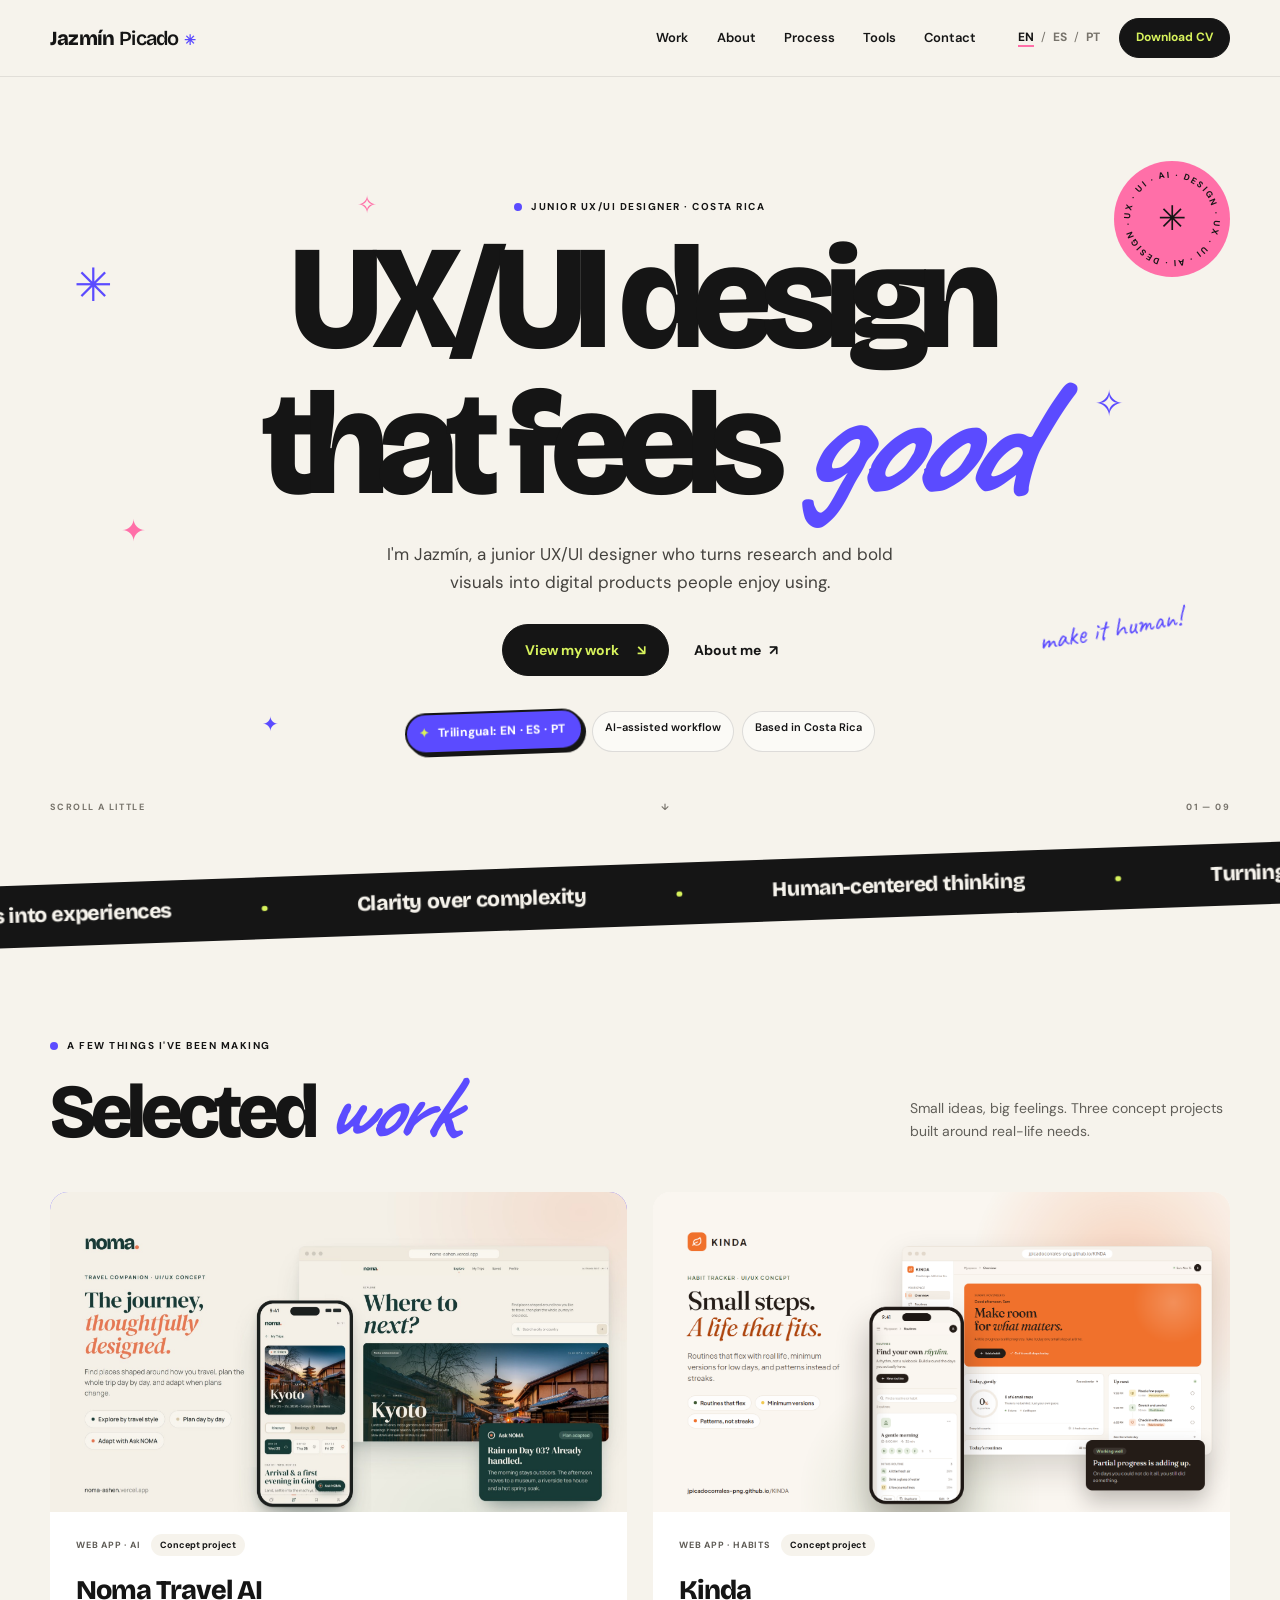
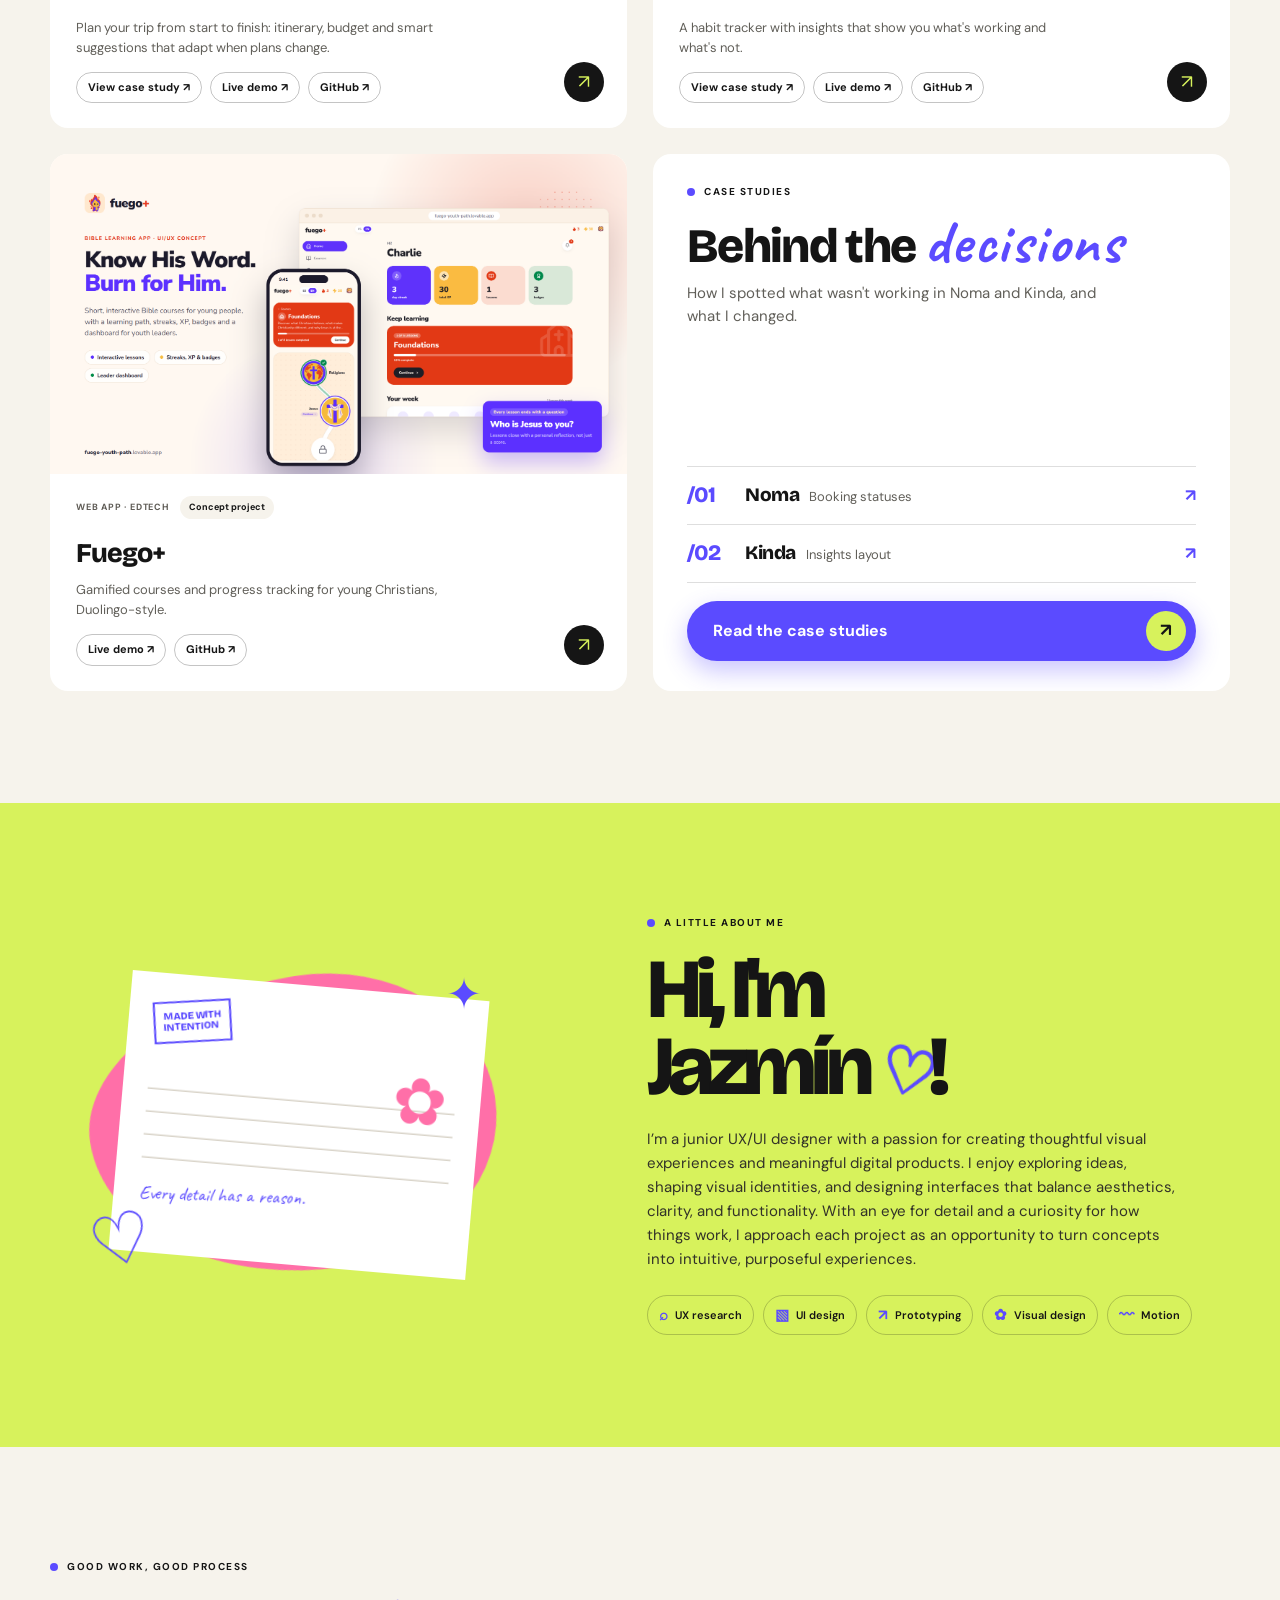
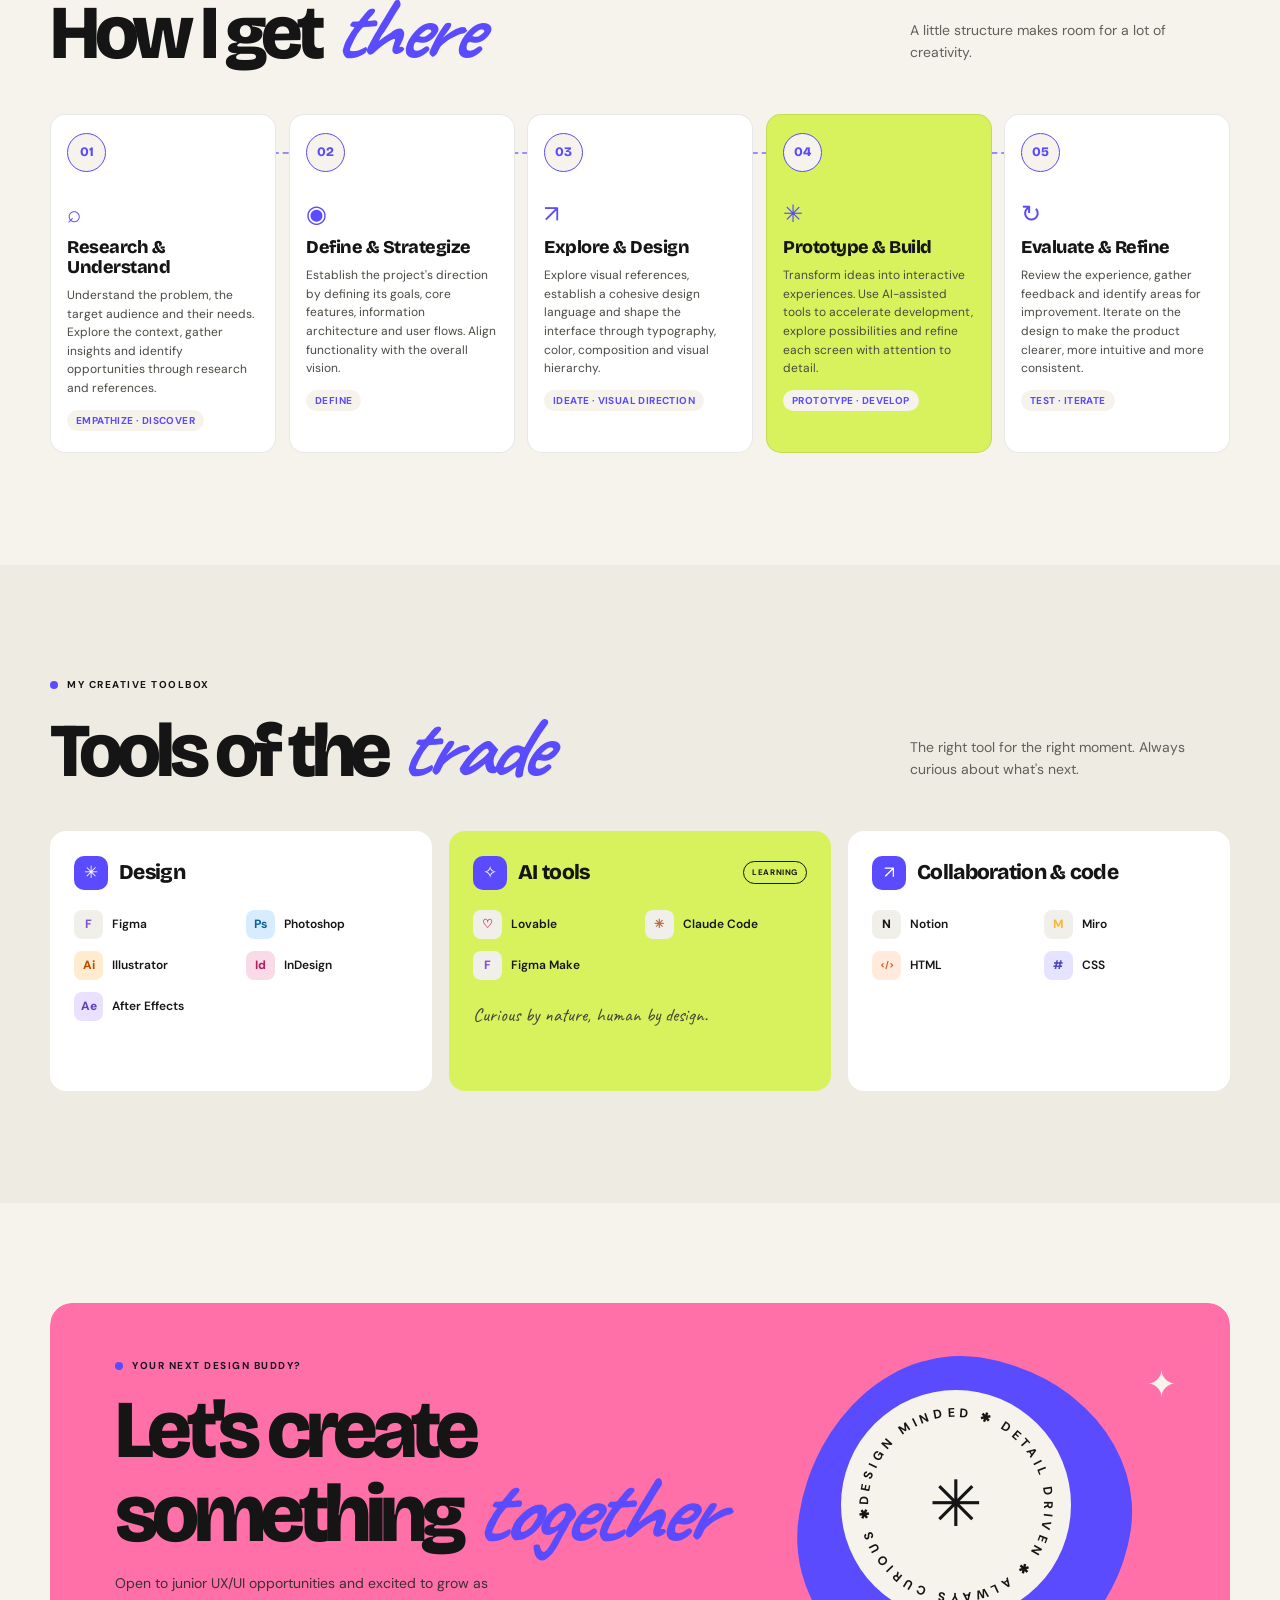
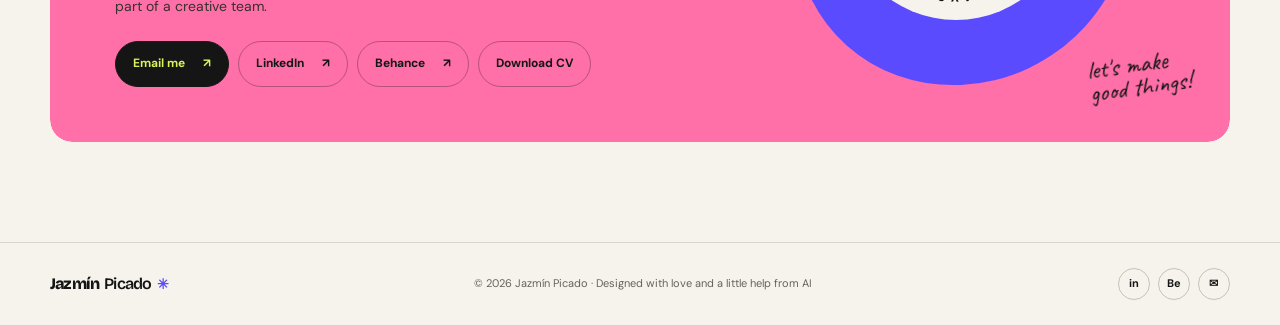
==== commit 2c182bd4: "Add downloadable CV with a language choice Replaces Request CV with Download CV on both pages. A dia" ====
--- a/index.html
+++ b/index.html
@@ -21,9 +21,9 @@
     <link rel="preconnect" href="https://fonts.googleapis.com">
     <link rel="preconnect" href="https://fonts.gstatic.com" crossorigin>
     <link href="https://fonts.googleapis.com/css2?family=Bricolage+Grotesque:opsz,wght@12..96,600;12..96,700;12..96,800&family=Caveat:wght@600;700&family=DM+Sans:wght@400;500;600;700&display=swap" rel="stylesheet">
-    <link rel="stylesheet" href="styles.css?v=10">
+    <link rel="stylesheet" href="styles.css?v=11">
     <script>try { if (!matchMedia("(prefers-reduced-motion: reduce)").matches) document.documentElement.classList.add("motion"); } catch (e) {}</script>
-    <script src="app.js?v=10" defer></script>
+    <script src="app.js?v=11" defer></script>
   </head>
   <body>
     <a class="skip-link" href="#main" data-i18n="skip">Skip to content</a>
@@ -49,7 +49,7 @@
               <span aria-hidden="true">/</span>
               <button type="button" lang="pt" aria-pressed="false" data-lang="pt">PT</button>
             </div>
-            <a class="button button-dark button-small cv-link" href="mailto:jpicadocorrales@gmail.com?subject=CV%20request" aria-label="Request Jazmín's CV by email" data-i18n="requestCv">Request CV</a>
+            <button class="button button-dark button-small cv-link" type="button" aria-haspopup="dialog" data-cv-open data-i18n="requestCv">Download CV</button>
           </div>
         </div>
       </nav>
@@ -182,12 +182,22 @@
       <section class="contact-section section-pad" id="contact">
         <div class="container contact-card reveal">
           <div class="contact-copy"><p class="eyebrow"><span class="eyebrow-dot"></span><span data-i18n="contactEyebrow">YOUR NEXT DESIGN BUDDY?</span></p><h2 data-i18n="contactTitle">Let's create<br>something <em>together</em></h2><p data-i18n="contactText">Open to junior UX/UI opportunities and excited to grow as part of a creative team.</p>
-            <div class="contact-actions"><a class="button button-dark" href="mailto:jpicadocorrales@gmail.com"><span data-i18n="emailMe">Email me</span><span aria-hidden="true">↗︎</span></a><a class="button button-outline" href="https://www.linkedin.com/in/jazmin-picado-corrales-063796267" target="_blank" rel="noreferrer">LinkedIn <span aria-hidden="true">↗︎</span></a><a class="button button-outline" href="https://www.behance.net/jazminpicado" target="_blank" rel="noreferrer">Behance <span aria-hidden="true">↗︎</span></a><a class="button button-outline cv-link" href="mailto:jpicadocorrales@gmail.com?subject=CV%20request" aria-label="Request Jazmín's CV by email" data-i18n="requestCv">Request CV</a></div>
+            <div class="contact-actions"><a class="button button-dark" href="mailto:jpicadocorrales@gmail.com"><span data-i18n="emailMe">Email me</span><span aria-hidden="true">↗︎</span></a><a class="button button-outline" href="https://www.linkedin.com/in/jazmin-picado-corrales-063796267" target="_blank" rel="noreferrer">LinkedIn <span aria-hidden="true">↗︎</span></a><a class="button button-outline" href="https://www.behance.net/jazminpicado" target="_blank" rel="noreferrer">Behance <span aria-hidden="true">↗︎</span></a><button class="button button-outline cv-link" type="button" aria-haspopup="dialog" data-cv-open data-i18n="requestCv">Download CV</button></div>
           </div>
           <div class="contact-art" aria-hidden="true"><div class="contact-blob"></div><div class="contact-ring"><svg viewBox="0 0 240 240"><defs><path id="contact-circle" d="M120,120 m-92,0 a92,92 0 1,1 184,0 a92,92 0 1,1 -184,0"/></defs><text><textPath href="#contact-circle" textLength="574" lengthAdjust="spacing" data-i18n="contactRing">DESIGN MINDED ✱ DETAIL DRIVEN ✱ ALWAYS CURIOUS ✱</textPath></text></svg><span>✳︎</span></div><span class="contact-note" data-i18n="contactNote">let's make<br>good things!</span><span class="contact-star">✦</span></div>
         </div>
       </section>
     </main>
     <footer class="site-footer"><div class="container footer-inner"><a class="wordmark footer-mark" href="#top">Jazmín<span>Picado</span><i aria-hidden="true">✳︎</i></a><p data-i18n="footerCopy">© 2026 Jazmín Picado · Designed with love and a little help from AI</p><div class="footer-socials"><a href="https://www.linkedin.com/in/jazmin-picado-corrales-063796267" target="_blank" rel="noreferrer" aria-label="LinkedIn">in</a><a href="https://www.behance.net/jazminpicado" target="_blank" rel="noreferrer" aria-label="Behance">Be</a><a href="mailto:jpicadocorrales@gmail.com" aria-label="Email">✉︎</a></div></div></footer>
+    <dialog class="cv-dialog" aria-labelledby="cv-title">
+      <button class="cv-close" type="button" aria-label="Close" data-i18n-aria="cvClose">×</button>
+      <p class="eyebrow"><span class="eyebrow-dot"></span><span data-i18n="cvEyebrow">DOWNLOAD CV</span></p>
+      <h2 id="cv-title" data-i18n="cvTitle">Which <em>language</em>?</h2>
+      <p class="cv-text" data-i18n="cvText">Pick the version you prefer. Both are the same two-page PDF.</p>
+      <div class="cv-options">
+        <a class="cv-option" href="assets/cv/Jazmin-Picado-Corrales-CV-EN.pdf" download lang="en"><span class="cv-flag" aria-hidden="true">EN</span><span class="cv-option-name"><strong>English</strong><small>PDF · 55 KB</small></span><span class="cv-option-icon" aria-hidden="true">↓</span></a>
+        <a class="cv-option" href="assets/cv/Jazmin-Picado-Corrales-CV-ES.pdf" download lang="es"><span class="cv-flag" aria-hidden="true">ES</span><span class="cv-option-name"><strong>Español</strong><small>PDF · 57 KB</small></span><span class="cv-option-icon" aria-hidden="true">↓</span></a>
+      </div>
+    </dialog>
   </body>
 </html>
--- a/styles.css
+++ b/styles.css
@@ -671,3 +671,34 @@
 @keyframes cs-fade { from { opacity: 0; } }
 
 @media (max-width: 900px) { .cs-connector { --nudge: 0 8px; } }
+
+/* ---------- Download CV ---------- */
+button.cv-link { cursor: pointer; }
+.has-dialog { overflow: hidden; }
+.cv-dialog { width: min(470px, calc(100vw - 32px)); max-height: calc(100vh - 32px); padding: 34px 32px 30px; overflow: auto; border: 0; border-radius: 22px; background: var(--cream); box-shadow: 0 24px 60px rgba(21,21,21,.25); color: var(--ink); }
+.cv-dialog::backdrop { background: rgba(21,21,21,.6); }
+.cv-dialog .eyebrow { margin-bottom: 14px; }
+.cv-dialog h2 { margin: 0 0 10px; font-size: 46px; font-weight: 800; letter-spacing: -.035em; line-height: 1.02; }
+.cv-dialog h2 em { margin-right: .1em; color: var(--violet); font-family: var(--hand); font-size: 1.28em; font-style: normal; font-weight: 700; letter-spacing: .025em; line-height: .9; }
+.cv-text { margin: 0 0 22px; color: var(--muted); font-size: 14px; line-height: 1.5; }
+.cv-options { display: grid; gap: 10px; }
+.cv-option { display: grid; grid-template-columns: 46px minmax(0, 1fr) 42px; align-items: center; gap: 14px; padding: 12px 12px 12px 14px; border: 1px solid rgba(21,21,21,.12); border-radius: 16px; background: var(--white); text-decoration: none; transition: background .2s ease, border-color .2s ease, transform .2s ease; }
+.cv-option:hover { border-color: var(--ink); background: var(--lime); transform: translateY(-2px); }
+.cv-option.is-suggested { border-color: var(--violet); box-shadow: inset 0 0 0 1px var(--violet); }
+.cv-option.is-suggested:hover { border-color: var(--ink); box-shadow: none; }
+.cv-flag { display: grid; width: 46px; height: 46px; place-items: center; border-radius: 50%; background: var(--violet); color: var(--white); font-family: var(--display); font-size: 15px; font-weight: 800; }
+.cv-option-name { display: grid; line-height: 1.25; }
+.cv-option-name strong { font-family: var(--display); font-size: 20px; font-weight: 800; letter-spacing: -.4px; }
+.cv-option-name small { color: var(--muted); font-size: 12px; }
+.cv-option-icon { display: grid; width: 42px; height: 42px; place-items: center; border-radius: 50%; background: var(--ink); color: var(--lime); font-size: 19px; font-weight: 700; transition: transform .2s ease; }
+.cv-option:hover .cv-option-icon { transform: translateY(2px); }
+.cv-close { position: absolute; top: 14px; right: 14px; display: grid; width: 40px; height: 40px; place-items: center; padding: 0; border: 1px solid rgba(21,21,21,.2); border-radius: 50%; background: transparent; color: var(--ink); cursor: pointer; font-size: 22px; line-height: 1; }
+.cv-close:hover { background: var(--ink); color: var(--lime); }
+.motion .cv-dialog[open] { animation: cs-open .4s var(--ease-out); }
+.motion .cv-dialog[open]::backdrop { animation: cs-fade .3s ease; }
+.motion .cv-dialog[open] .cv-option { animation: cs-lift .55s var(--ease-spring) .12s backwards; }
+.motion .cv-dialog[open] .cv-option:nth-child(2) { animation-delay: .22s; }
+@media (max-width: 600px) {
+  .cv-dialog { padding: 30px 22px 24px; }
+  .cv-dialog h2 { font-size: 38px; }
+}
